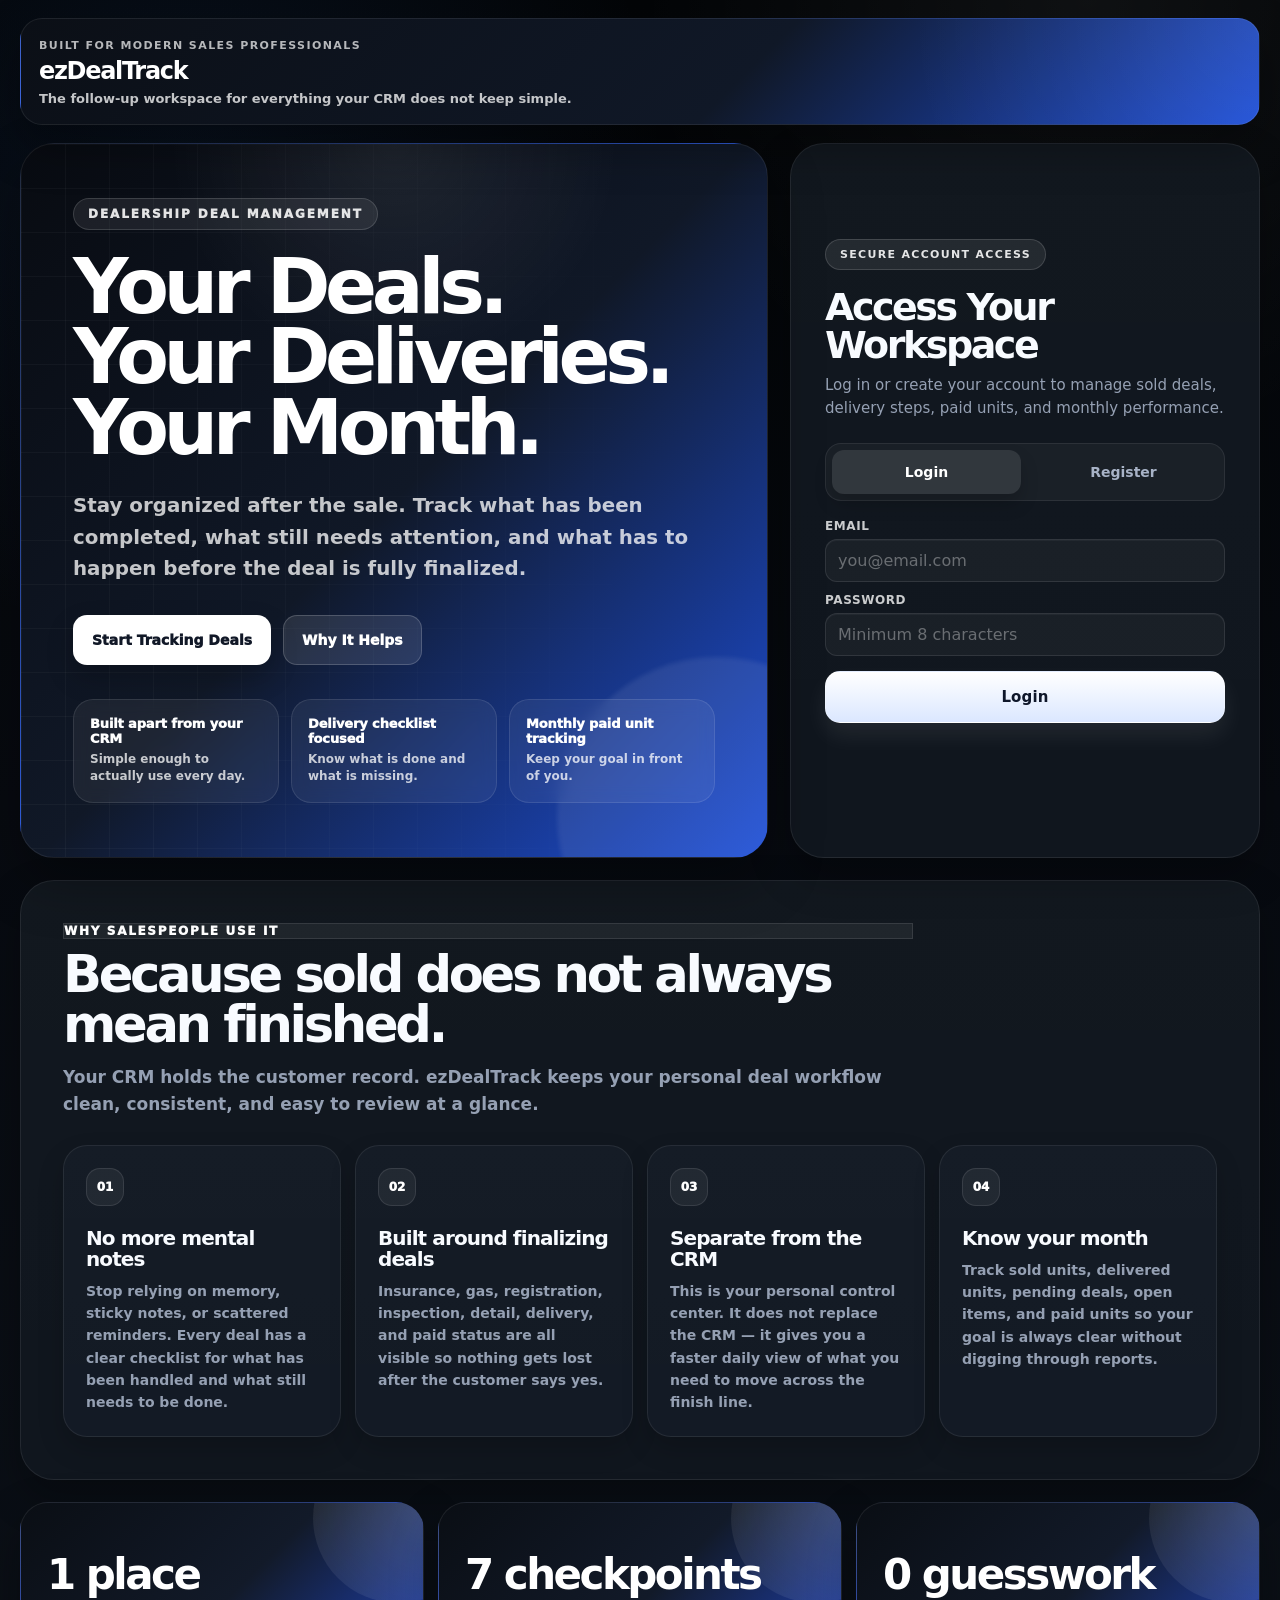
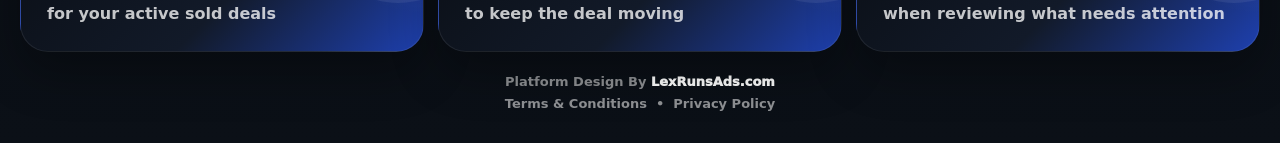
==== index.html @ 8e0fabb0 "Add files via upload" ====
<!DOCTYPE html>
<html lang="en">
<head>
  <meta charset="UTF-8" />
  <meta name="viewport" content="width=device-width, initial-scale=1.0" />
  <title>ezDealTrack | Dealership Sales Workspace</title>
  <meta name="description" content="Stay organized beyond the CRM. Track sold deals, deliveries, paid units, and what still needs to be completed — all in one clean workspace." />

  <meta property="og:title" content="ezDealTrack | Dealership Sales Workspace" />
  <meta property="og:description" content="Stay organized beyond the CRM. Track sold deals, deliveries, paid units, and what still needs to be completed — all in one clean workspace." />
  <meta property="og:type" content="website" />
  <meta property="og:url" content="https://ezdealtrack.com/" />
  <meta property="og:image" content="https://ezdealtrack.com/og-share-image.png" />
  <meta property="og:image:secure_url" content="https://ezdealtrack.com/og-share-image.png" />
  <meta property="og:image:type" content="image/png" />
  <meta property="og:image:width" content="1200" />
  <meta property="og:image:height" content="630" />
  <meta property="og:image:alt" content="ezDealTrack dealership sales workspace preview" />

  <meta name="twitter:card" content="summary_large_image" />
  <meta name="twitter:title" content="ezDealTrack | Dealership Sales Workspace" />
  <meta name="twitter:description" content="Stay organized beyond the CRM. Track sold deals, deliveries, paid units, and what still needs to be completed — all in one clean workspace." />
  <meta name="twitter:image" content="https://ezdealtrack.com/og-share-image.png" />

  <style>
    :root {
      --bg: #f4f7fb;
      --card: #ffffff;
      --ink: #172033;
      --muted: #6b7890;
      --line: #dce5f2;
      --blue: #1d4ed8;
      --blue-2: #163ea9;
      --navy: #0f172a;
      --cyan: #0891b2;
      --green: #0f9f6e;
      --orange: #d97706;
      --red: #dc2626;
      --gold: #d4a646;
      --shadow: 0 18px 42px rgba(15, 23, 42, .10);
      --radius: 18px;
    }

    * { box-sizing: border-box; }

    body {
      margin: 0;
      min-height: 100vh;
      color: var(--ink);
      background:
        radial-gradient(circle at top right, rgba(15, 23, 42, .08), transparent 35%),
        linear-gradient(180deg, #f9fbfd 0%, var(--bg) 44%, #eef3f8 100%);
      font-family: Inter, ui-sans-serif, system-ui, -apple-system, BlinkMacSystemFont, "Segoe UI", sans-serif;
    }

    .shell {
      max-width: 1480px;
      margin: 0 auto;
      padding: 18px;
    }

    .topbar {
      display: flex;
      align-items: center;
      justify-content: space-between;
      gap: 22px;
      background: linear-gradient(135deg, #0f172a 0%, #172554 58%, #1e3a8a 100%);
      border: 1px solid rgba(15, 23, 42, .22);
      border-radius: 24px;
      padding: 18px 20px;
      box-shadow: 0 18px 44px rgba(15, 23, 42, .22);
      position: relative;
      z-index: 1;
    }

    .brand-wrap {
      display: flex;
      flex-direction: column;
      gap: 10px;
      min-width: 320px;
      flex: 1;
    }

    .brand {
      display: flex;
      align-items: center;
      gap: 12px;
      min-width: 220px;
    }

    .brand-eyebrow {
      display: inline-block;
      color: rgba(255,255,255,.72);
      font-size: 11px;
      font-weight: 900;
      text-transform: uppercase;
      letter-spacing: .14em;
      margin-bottom: 6px;
    }

    .brand h1 {
      margin: 0;
      font-size: 28px;
      letter-spacing: -.045em;
      line-height: 1;
      color: #ffffff;
    }

    .brand span {
      display: block;
      margin-top: 7px;
      color: rgba(255,255,255,.78);
      font-size: 13px;
      font-weight: 600;
      line-height: 1.45;
      letter-spacing: 0;
      text-transform: none;
    }

    .topbar-badges {
      display: flex;
      gap: 10px;
      flex-wrap: wrap;
    }

    .topbar-badge {
      display: flex;
      flex-direction: column;
      align-items: flex-start;
      justify-content: center;
      min-width: 170px;
      padding: 11px 14px;
      border-radius: 18px;
      background: linear-gradient(180deg, rgba(255,255,255,.12), rgba(255,255,255,.08));
      border: 1px solid rgba(255,255,255,.16);
      color: rgba(255,255,255,.96);
      box-shadow: 0 10px 24px rgba(0,0,0,.12);
      backdrop-filter: blur(10px);
    }

    .topbar-badge strong {
      display: block;
      font-size: 11px;
      font-weight: 950;
      letter-spacing: .12em;
      text-transform: uppercase;
      color: #fff;
      margin-bottom: 3px;
    }

    .topbar-badge small {
      display: block;
      font-size: 12px;
      line-height: 1.35;
      color: rgba(255,255,255,.72);
      text-transform: none;
      letter-spacing: 0;
      font-weight: 700;
    }

    .top-actions {
      display: flex;
      gap: 10px;
      align-items: center;
      flex-wrap: wrap;
      justify-content: flex-end;
    }

    .user-chip {
      display: inline-flex;
      align-items: center;
      justify-content: center;
      min-height: 40px;
      padding: 8px 14px;
      border-radius: 999px;
      background: rgba(255,255,255,.10);
      border: 1px solid rgba(255,255,255,.14);
      color: #fff;
      font-size: 12px;
      font-weight: 900;
      max-width: 260px;
      overflow: hidden;
      text-overflow: ellipsis;
      white-space: nowrap;
    }

    button {
      appearance: none;
      border: 0;
      cursor: pointer;
      border-radius: 12px;
      padding: 10px 13px;
      font: inherit;
      font-weight: 900;
      transition: transform .15s ease, box-shadow .15s ease, background .15s ease;
      white-space: nowrap;
    }

    button:hover {
      transform: translateY(-1px);
      box-shadow: 0 8px 18px rgba(16, 42, 82, .12);
    }

    .btn-primary { background: linear-gradient(135deg, var(--blue), #2563eb); color: #fff; }
    .btn-primary:hover { background: linear-gradient(135deg, var(--blue-2), #1d4ed8); }
    .btn-soft { background: #eef4ff; color: #1e40af; }
    .btn-dark { background: rgba(255,255,255,.12); color: #fff; border: 1px solid rgba(255,255,255,.14); }
    .btn-green { background: #eafaf3; color: #0b7b54; }
    .btn-red { background: rgba(255,255,255,.12); color: #fff; border: 1px solid rgba(255,255,255,.14); }

    .dashboard {
      display: grid;
      grid-template-columns: 1fr;
      gap: 18px;
      margin-top: 18px;
      align-items: start;
    }

    .entry-panel .panel-body {
      display: grid;
      grid-template-columns: minmax(0, 1.35fr) minmax(300px, .65fr);
      gap: 18px;
      align-items: start;
    }

    .panel {
      background: rgba(255, 255, 255, .97);
      border: 1px solid rgba(220, 229, 242, .96);
      border-radius: var(--radius);
      box-shadow: var(--shadow);
    }

    .panel-head {
      padding: 18px 18px 0;
      display: flex;
      align-items: center;
      justify-content: space-between;
      gap: 12px;
    }

    .panel h2 {
      margin: 0;
      font-size: 18px;
      letter-spacing: -.025em;
    }

    .panel-sub {
      color: var(--muted);
      font-size: 13px;
      line-height: 1.4;
      margin: 6px 0 0;
    }

    .panel-body { padding: 18px; }

    .auth-wrap {
      max-width: 1260px;
      margin: 34px auto 0;
    }

    .auth-shell {
      display: grid;
      grid-template-columns: minmax(0, 1.1fr) minmax(360px, 460px);
      gap: 24px;
      align-items: stretch;
    }

    .auth-hero {
      position: relative;
      overflow: hidden;
      min-height: 540px;
      display: flex;
      flex-direction: column;
      justify-content: center;
      text-align: center;
      padding: 42px 40px;
      border-radius: 28px;
      background:
        radial-gradient(circle at top center, rgba(255,255,255,.14), transparent 30%),
        linear-gradient(135deg, #0f172a 0%, #172554 52%, #1e3a8a 100%);
      color: #fff;
      box-shadow: 0 22px 48px rgba(15, 23, 42, .18);
      border: 1px solid rgba(255,255,255,.08);
    }

    .auth-hero:before {
      content: "";
      position: absolute;
      width: 240px;
      height: 240px;
      border-radius: 50%;
      background: rgba(255,255,255,.06);
      top: -60px;
      right: -40px;
    }

    .auth-hero:after {
      content: "";
      position: absolute;
      width: 200px;
      height: 200px;
      border-radius: 50%;
      background: rgba(212,166,70,.10);
      bottom: -70px;
      left: -40px;
    }

    .auth-kicker {
      position: relative;
      z-index: 1;
      display: inline-flex;
      align-self: center;
      padding: 8px 14px;
      border-radius: 999px;
      background: rgba(255,255,255,.10);
      border: 1px solid rgba(255,255,255,.14);
      color: rgba(255,255,255,.92);
      font-size: 11px;
      font-weight: 900;
      text-transform: uppercase;
      letter-spacing: .14em;
      margin-bottom: 18px;
    }

    .auth-hero h2 {
      position: relative;
      z-index: 1;
      margin: 0 auto;
      max-width: 760px;
      font-size: 46px;
      line-height: 1.04;
      letter-spacing: -.05em;
    }

    .auth-hero p {
      position: relative;
      z-index: 1;
      margin: 16px auto 0;
      max-width: 760px;
      color: rgba(255,255,255,.82);
      font-size: 17px;
      line-height: 1.65;
    }

    .auth-feature-row {
      position: relative;
      z-index: 1;
      display: grid;
      grid-template-columns: repeat(3, minmax(0, 1fr));
      gap: 14px;
      margin-top: 28px;
    }

    .auth-feature {
      display: flex;
      align-items: flex-start;
      gap: 12px;
      text-align: left;
      padding: 16px;
      border-radius: 18px;
      background: rgba(255,255,255,.08);
      border: 1px solid rgba(255,255,255,.10);
      backdrop-filter: blur(10px);
      box-shadow: inset 0 1px 0 rgba(255,255,255,.04);
    }

    .auth-feature-icon {
      flex: 0 0 34px;
      width: 34px;
      height: 34px;
      display: inline-grid;
      place-items: center;
      border-radius: 12px;
      background: linear-gradient(135deg, rgba(212,166,70,.90), rgba(255,255,255,.24));
      color: #fff;
      font-weight: 900;
      font-size: 16px;
      box-shadow: 0 10px 20px rgba(0,0,0,.18);
    }

    .auth-feature strong {
      display: block;
      color: #fff;
      font-size: 13px;
      font-weight: 900;
      letter-spacing: .01em;
      margin-bottom: 4px;
    }

    .auth-feature small {
      display: block;
      color: rgba(255,255,255,.78);
      font-size: 12px;
      line-height: 1.5;
    }

    .auth-card {
      padding: 28px;
      display: flex;
      flex-direction: column;
      justify-content: center;
      min-height: 540px;
      border-radius: 28px;
      box-shadow: 0 20px 44px rgba(15, 23, 42, .10);
    }

    .auth-card-header {
      text-align: center;
      margin-bottom: 18px;
    }

    .auth-card-badge {
      display: inline-flex;
      align-items: center;
      justify-content: center;
      padding: 8px 14px;
      border-radius: 999px;
      background: #eff4ff;
      color: #1e40af;
      font-size: 11px;
      font-weight: 900;
      text-transform: uppercase;
      letter-spacing: .12em;
      margin-bottom: 14px;
    }

    .auth-card h3 {
      margin: 0 0 8px;
      font-size: 32px;
      line-height: 1;
      letter-spacing: -.05em;
      color: var(--navy);
    }

    .auth-card p {
      margin: 0 auto;
      max-width: 360px;
      color: var(--muted);
      line-height: 1.55;
      font-size: 14px;
    }

    .auth-submit {
      margin-top: 4px;
      min-height: 50px;
      font-size: 15px;
      letter-spacing: .01em;
    }

    .auth-toggle {
      display: flex;
      gap: 8px;
      margin: 0 auto 18px;
      background: #f3f6fb;
      padding: 6px;
      border-radius: 16px;
      max-width: 320px;
      border: 1px solid #e3ebf7;
    }

    .auth-toggle button {
      flex: 1;
      background: transparent;
      color: #50617a;
      min-height: 44px;
      font-size: 14px;
    }

    .auth-toggle button.active {
      background: white;
      color: var(--blue);
      box-shadow: 0 8px 18px rgba(16,42,82,.08);
    }

    .goal-card {
      background:
        linear-gradient(135deg, rgba(11,31,58,.98), rgba(20,99,255,.90)),
        radial-gradient(circle at top right, rgba(0,167,225,.48), transparent 34%);
      color: #fff;
      border-radius: 18px;
      padding: 18px;
      margin-bottom: 14px;
      overflow: hidden;
      position: relative;
    }

    .goal-card:after {
      content: "";
      position: absolute;
      width: 160px;
      height: 160px;
      border-radius: 50%;
      background: rgba(255,255,255,.09);
      right: -55px;
      top: -55px;
    }

    .goal-top {
      display: flex;
      justify-content: space-between;
      gap: 12px;
      align-items: center;
      position: relative;
      z-index: 1;
    }

    .goal-top label {
      color: #dbeafe;
      font-size: 12px;
      font-weight: 900;
      text-transform: uppercase;
      letter-spacing: .08em;
      margin: 0;
    }

    .goal-top input {
      width: 92px;
      padding: 9px 10px;
      border-radius: 11px;
      border: 1px solid rgba(255,255,255,.25);
      background: rgba(255,255,255,.14);
      color: #fff;
      font-size: 18px;
      font-weight: 950;
      text-align: center;
    }

    .goal-number {
      font-size: 38px;
      font-weight: 950;
      letter-spacing: -.06em;
      margin: 12px 0 9px;
      position: relative;
      z-index: 1;
    }

    .goal-track {
      height: 12px;
      width: 100%;
      background: rgba(255,255,255,.18);
      border-radius: 999px;
      overflow: hidden;
      position: relative;
      z-index: 1;
    }

    .goal-bar {
      height: 100%;
      width: 0%;
      background: linear-gradient(90deg, #ffffff, #65e4ff);
      border-radius: 999px;
      transition: width .25s ease;
    }

    .goal-meta {
      display: flex;
      justify-content: space-between;
      gap: 10px;
      color: #dbeafe;
      font-size: 13px;
      font-weight: 900;
      margin-top: 9px;
      position: relative;
      z-index: 1;
    }

    .stats {
      display: grid;
      grid-template-columns: repeat(2, minmax(0, 1fr));
      gap: 10px;
      margin-bottom: 14px;
    }

    .stat {
      background: #f8fbff;
      border: 1px solid #e3ebf7;
      border-radius: 16px;
      padding: 13px;
    }

    .stat span {
      display: block;
      color: var(--muted);
      font-size: 11px;
      font-weight: 900;
      text-transform: uppercase;
      letter-spacing: .07em;
      line-height: 1.2;
    }

    .stat strong {
      display: block;
      margin-top: 5px;
      font-size: 27px;
      letter-spacing: -.04em;
    }

    label {
      display: block;
      margin-bottom: 6px;
      color: #34435b;
      font-size: 12px;
      font-weight: 900;
      text-transform: uppercase;
      letter-spacing: .05em;
    }

    input, select, textarea {
      width: 100%;
      border: 1px solid #cfdae9;
      border-radius: 12px;
      padding: 11px 12px;
      background: #fff;
      color: var(--ink);
      font: inherit;
      outline: none;
    }

    input:focus, select:focus, textarea:focus {
      border-color: var(--blue);
      box-shadow: 0 0 0 4px rgba(20,99,255,.12);
    }

    textarea {
      min-height: 84px;
      resize: vertical;
    }

    .form-grid {
      display: grid;
      gap: 11px;
    }

    .two {
      display: grid;
      grid-template-columns: repeat(2, minmax(0, 1fr));
      gap: 10px;
    }

    .check-grid {
      display: grid;
      grid-template-columns: repeat(2, minmax(0, 1fr));
      gap: 8px;
    }

    .check {
      display: flex;
      align-items: center;
      gap: 8px;
      background: #f8fbff;
      border: 1px solid #e3ebf7;
      border-radius: 12px;
      padding: 9px 10px;
      color: #34435b;
      font-weight: 900;
      font-size: 13px;
      text-transform: none;
      letter-spacing: 0;
      margin: 0;
      cursor: pointer;
    }

    .check input {
      width: 17px;
      height: 17px;
      accent-color: var(--blue);
      padding: 0;
      box-shadow: none;
    }

    .form-actions {
      display: flex;
      gap: 9px;
      flex-wrap: wrap;
      margin-top: 2px;
    }

    .list-tools {
      display: grid;
      grid-template-columns: minmax(240px, 1fr) 170px 190px;
      gap: 10px;
      align-items: center;
    }

    .deal-list {
      display: grid;
      gap: 10px;
    }

    .section-title {
      display: flex;
      align-items: center;
      justify-content: space-between;
      gap: 12px;
      margin: 2px 0 8px;
      color: #34435b;
      font-size: 13px;
      font-weight: 950;
      text-transform: uppercase;
      letter-spacing: .07em;
    }

    .section-title span {
      color: var(--muted);
      font-size: 12px;
      font-weight: 850;
      text-transform: none;
      letter-spacing: 0;
    }

    .previous-pending,
    .global-search-results {
      margin-top: 18px;
      padding-top: 16px;
      border-top: 1px solid #e0e8f5;
    }

    .deal-card {
      border: 1px solid #e0e8f5;
      border-radius: 16px;
      background: linear-gradient(180deg, #fff, #fbfdff);
      padding: 12px;
      display: grid;
      grid-template-columns: minmax(170px, .9fr) minmax(220px, 1.15fr) minmax(260px, 1.25fr) minmax(160px, .75fr);
      gap: 12px;
      align-items: center;
    }

    .customer-block { min-width: 0; }

    .customer-name {
      font-weight: 950;
      font-size: 15px;
      white-space: nowrap;
      overflow: hidden;
      text-overflow: ellipsis;
      letter-spacing: -.01em;
    }

    .customer-meta {
      color: var(--muted);
      font-size: 12px;
      font-weight: 800;
      margin-top: 4px;
      display: flex;
      gap: 7px;
      flex-wrap: wrap;
    }

    .date-line {
      display: flex;
      gap: 6px;
      flex-wrap: wrap;
      align-items: center;
    }

    .pill {
      display: inline-flex;
      align-items: center;
      justify-content: center;
      gap: 5px;
      min-height: 25px;
      border-radius: 999px;
      padding: 4px 8px;
      font-size: 11px;
      font-weight: 950;
      white-space: nowrap;
      border: 1px solid transparent;
    }

    .pill-blue { background: #eaf1ff; color: #174ea6; border-color: #d5e3ff; }
    .pill-green { background: #e7f8f0; color: #08784a; border-color: #c8f0dc; }
    .pill-orange { background: #fff6df; color: #9a5b00; border-color: #ffe3a3; }
    .pill-red { background: #fff0f0; color: #b42328; border-color: #ffd2d2; }
    .pill-gray { background: #f1f5f9; color: #475569; border-color: #e2e8f0; }

    .checkline {
      display: flex;
      gap: 6px;
      flex-wrap: wrap;
    }

    .mini-chip {
      display: inline-flex;
      align-items: center;
      gap: 5px;
      border-radius: 999px;
      padding: 5px 7px;
      background: #f1f5f9;
      color: #64748b;
      font-size: 11px;
      font-weight: 950;
      border: 1px solid #e2e8f0;
      white-space: nowrap;
    }

    .mini-chip.ok {
      background: #e7f8f0;
      color: #08784a;
      border-color: #c8f0dc;
    }

    .notes {
      color: #4b5870;
      font-size: 12px;
      line-height: 1.35;
      display: -webkit-box;
      -webkit-line-clamp: 2;
      -webkit-box-orient: vertical;
      overflow: hidden;
    }

    .card-actions {
      display: flex;
      justify-content: flex-end;
      gap: 7px;
      flex-wrap: wrap;
    }

    .card-actions button {
      padding: 8px 9px;
      font-size: 12px;
      border-radius: 10px;
    }

    .empty {
      text-align: center;
      color: var(--muted);
      font-weight: 850;
      background: #f8fbff;
      border: 1px dashed #cbd5e1;
      border-radius: 16px;
      padding: 28px;
    }

    .footnote {
      margin-top: 12px;
      color: var(--muted);
      font-size: 12px;
      line-height: 1.45;
    }

    .site-credit {
      text-align: center;
      color: var(--muted);
      font-size: 13px;
      font-weight: 850;
      padding: 22px 10px 6px;
    }

    .site-credit a {
      color: var(--blue);
      text-decoration: none;
      font-weight: 950;
    }

    .status-msg {
      margin-top: 10px;
      color: var(--red);
      font-size: 13px;
      font-weight: 800;
      min-height: 18px;
      text-align: center;
    }

    .hidden { display: none !important; }

    @media (max-width: 1180px) {
      .entry-panel .panel-body { grid-template-columns: 1fr; }
      .auth-shell { grid-template-columns: 1fr; }
      .auth-hero,
      .auth-card { min-height: auto; }
      .auth-feature-row { grid-template-columns: 1fr; }
      .deal-card { grid-template-columns: minmax(180px, .8fr) minmax(220px, 1fr) minmax(220px, 1fr); }
      .card-actions {
        grid-column: 1 / -1;
        justify-content: flex-start;
        border-top: 1px solid #edf2f7;
        padding-top: 10px;
      }
    }

    @media (max-width: 760px) {
      .shell { padding: 10px; }
      .topbar {
        position: static;
        border-radius: 18px;
        align-items: flex-start;
      }
      .topbar, .top-actions { flex-direction: column; }
      .brand-wrap { width: 100%; min-width: 0; }
      .topbar-badges { width: 100%; grid-template-columns: 1fr; }
      .top-actions, .top-actions button { width: 100%; }
      .user-chip { max-width: none; width: 100%; }
      .dashboard { gap: 12px; margin-top: 12px; }
      .auth-shell { grid-template-columns: 1fr; gap: 14px; }
      .auth-hero,
      .auth-card { min-height: auto; padding: 24px 18px; border-radius: 22px; }
      .auth-hero h2 { font-size: 32px; }
      .auth-hero p { font-size: 15px; }
      .auth-feature-row { grid-template-columns: 1fr; gap: 10px; }
      .two, .check-grid, .stats, .list-tools { grid-template-columns: 1fr; }
      .deal-card { grid-template-columns: 1fr; }
      .card-actions button { flex: 1; }
    }
  
    /* LexRunsAds-inspired direct-response front page refresh */
    html { scroll-behavior: smooth; }

    body {
      background:
        radial-gradient(circle at 16% 6%, rgba(29, 78, 216, .08), transparent 28%),
        radial-gradient(circle at 82% 12%, rgba(15, 23, 42, .08), transparent 30%),
        linear-gradient(180deg, #fbfcff 0%, #f4f7fb 48%, #eef3f8 100%);
    }

    .shell {
      max-width: 1380px;
      padding: 18px 20px 26px;
    }

    .topbar {
      background: rgba(255,255,255,.84);
      color: var(--ink);
      border: 1px solid rgba(220, 229, 242, .95);
      box-shadow: 0 14px 36px rgba(15, 23, 42, .08);
      backdrop-filter: blur(16px);
      border-radius: 22px;
      padding: 15px 18px;
    }

    .brand-eyebrow {
      color: #1d4ed8;
      letter-spacing: .13em;
      margin-bottom: 7px;
    }

    .brand h1 {
      color: var(--navy);
      font-size: 24px;
      letter-spacing: -.055em;
    }

    .brand span {
      color: var(--muted);
      font-size: 13px;
      font-weight: 800;
      max-width: 620px;
    }

    .top-actions .btn-dark,
    .top-actions .btn-red {
      color: var(--navy);
      background: #f2f6fc;
      border: 1px solid #dce5f2;
    }

    .top-actions .btn-soft {
      background: var(--blue);
      color: #fff;
      border: 1px solid var(--blue);
    }

    .user-chip {
      color: var(--navy);
      background: #ffffff;
      border: 1px solid #dce5f2;
      box-shadow: 0 8px 18px rgba(15, 23, 42, .06);
    }

    .auth-wrap {
      max-width: 1380px;
      margin: 18px auto 0;
    }

    .landing-hero {
      display: grid;
      grid-template-columns: minmax(0, 1.12fr) minmax(380px, 470px);
      gap: 22px;
      align-items: stretch;
    }

    .hero-copy {
      position: relative;
      overflow: hidden;
      min-height: 610px;
      display: flex;
      flex-direction: column;
      justify-content: center;
      padding: 54px 52px;
      border-radius: 34px;
      background:
        linear-gradient(135deg, rgba(15, 23, 42, .94), rgba(30, 58, 138, .94)),
        radial-gradient(circle at top right, rgba(255,255,255,.16), transparent 38%);
      color: #fff;
      box-shadow: 0 24px 60px rgba(15, 23, 42, .18);
      border: 1px solid rgba(255,255,255,.10);
    }

    .hero-copy:before {
      content: "";
      position: absolute;
      inset: 0;
      background:
        linear-gradient(rgba(255,255,255,.045) 1px, transparent 1px),
        linear-gradient(90deg, rgba(255,255,255,.045) 1px, transparent 1px);
      background-size: 44px 44px;
      mask-image: linear-gradient(90deg, rgba(0,0,0,.86), transparent 94%);
      pointer-events: none;
    }

    .hero-copy:after {
      content: "";
      position: absolute;
      width: 320px;
      height: 320px;
      right: -110px;
      bottom: -120px;
      border-radius: 999px;
      background: rgba(255,255,255,.08);
      filter: blur(2px);
      pointer-events: none;
    }

    .hero-copy > * {
      position: relative;
      z-index: 1;
    }

    .hero-label {
      display: inline-flex;
      width: fit-content;
      padding: 9px 14px;
      border-radius: 999px;
      background: rgba(255,255,255,.10);
      border: 1px solid rgba(255,255,255,.16);
      color: rgba(255,255,255,.88);
      font-size: 12px;
      line-height: 1;
      font-weight: 950;
      text-transform: uppercase;
      letter-spacing: .16em;
      margin-bottom: 22px;
    }

    .hero-copy h2 {
      margin: 0;
      font-size: clamp(46px, 6vw, 78px);
      line-height: .92;
      letter-spacing: -.07em;
      max-width: 850px;
    }

    .hero-copy h2 span {
      display: block;
    }

    .hero-lead {
      margin: 26px 0 0;
      max-width: 760px;
      color: rgba(255,255,255,.82);
      font-size: clamp(17px, 1.55vw, 21px);
      line-height: 1.6;
      font-weight: 650;
    }

    .hero-actions {
      display: flex;
      gap: 12px;
      flex-wrap: wrap;
      margin-top: 30px;
    }

    .hero-button {
      display: inline-flex;
      align-items: center;
      justify-content: center;
      min-height: 50px;
      padding: 13px 18px;
      border-radius: 14px;
      text-decoration: none;
      font-weight: 950;
      font-size: 14px;
      transition: transform .15s ease, box-shadow .15s ease, background .15s ease;
    }

    .hero-button:hover {
      transform: translateY(-1px);
    }

    .hero-button.primary {
      background: #fff;
      color: var(--navy);
      box-shadow: 0 12px 26px rgba(0,0,0,.18);
    }

    .hero-button.secondary {
      background: rgba(255,255,255,.10);
      color: #fff;
      border: 1px solid rgba(255,255,255,.18);
    }

    .trust-row {
      display: grid;
      grid-template-columns: repeat(3, minmax(0, 1fr));
      gap: 12px;
      margin-top: 34px;
      max-width: 900px;
    }

    .trust-row div {
      padding: 16px;
      border-radius: 20px;
      background: rgba(255,255,255,.085);
      border: 1px solid rgba(255,255,255,.12);
      backdrop-filter: blur(8px);
    }

    .trust-row strong {
      display: block;
      color: #fff;
      font-size: 13px;
      font-weight: 950;
      letter-spacing: -.01em;
      margin-bottom: 5px;
    }

    .trust-row small {
      display: block;
      color: rgba(255,255,255,.72);
      font-size: 12px;
      line-height: 1.45;
      font-weight: 700;
    }

    .auth-card {
      min-height: 610px;
      border-radius: 34px;
      padding: 34px;
      box-shadow: 0 24px 60px rgba(15, 23, 42, .12);
      border: 1px solid rgba(220, 229, 242, .96);
    }

    .auth-card-header {
      text-align: left;
      margin-bottom: 22px;
    }

    .auth-card-badge {
      background: #eef4ff;
      color: var(--blue);
      margin-bottom: 18px;
    }

    .auth-card h3 {
      font-size: 38px;
      letter-spacing: -.065em;
      margin-bottom: 10px;
    }

    .auth-card p {
      margin: 0;
      max-width: none;
      font-size: 15px;
      line-height: 1.55;
    }

    .auth-toggle {
      max-width: none;
      margin: 0 0 18px;
      border-radius: 16px;
      background: #f4f7fb;
    }

    .auth-toggle button.active {
      color: var(--navy);
      box-shadow: 0 10px 22px rgba(15, 23, 42, .08);
    }

    .auth-submit {
      min-height: 52px;
      border-radius: 15px;
      box-shadow: 0 12px 24px rgba(29,78,216,.18);
    }

    .why-section {
      margin-top: 22px;
      padding: 42px;
      border-radius: 34px;
      background: rgba(255,255,255,.90);
      border: 1px solid rgba(220,229,242,.94);
      box-shadow: 0 18px 46px rgba(15,23,42,.08);
    }

    .section-heading {
      max-width: 850px;
      margin-bottom: 26px;
    }

    .section-kicker {
      color: var(--blue);
      font-weight: 950;
      text-transform: uppercase;
      letter-spacing: .14em;
      font-size: 12px;
      margin-bottom: 10px;
    }

    .section-heading h2 {
      margin: 0;
      font-size: clamp(34px, 4vw, 56px);
      line-height: .98;
      letter-spacing: -.065em;
      color: var(--navy);
    }

    .section-heading p {
      margin: 15px 0 0;
      color: var(--muted);
      font-size: 17px;
      line-height: 1.6;
      font-weight: 650;
    }

    .why-grid {
      display: grid;
      grid-template-columns: repeat(4, minmax(0, 1fr));
      gap: 14px;
    }

    .why-card {
      min-height: 250px;
      padding: 22px;
      border-radius: 24px;
      background: #fff;
      border: 1px solid #e2eaf6;
      box-shadow: 0 10px 26px rgba(15,23,42,.055);
    }

    .why-number {
      display: inline-flex;
      align-items: center;
      justify-content: center;
      width: 38px;
      height: 38px;
      border-radius: 14px;
      background: #f1f6ff;
      color: var(--blue);
      font-size: 12px;
      font-weight: 950;
      margin-bottom: 22px;
    }

    .why-card h3 {
      margin: 0 0 10px;
      font-size: 20px;
      line-height: 1.05;
      letter-spacing: -.045em;
      color: var(--navy);
    }

    .why-card p {
      margin: 0;
      color: var(--muted);
      font-size: 14px;
      line-height: 1.6;
      font-weight: 650;
    }

    .numbers-section {
      display: grid;
      grid-template-columns: repeat(3, minmax(0, 1fr));
      gap: 14px;
      margin-top: 22px;
    }

    .numbers-card {
      padding: 26px;
      min-height: 150px;
      border-radius: 28px;
      background: var(--navy);
      color: #fff;
      box-shadow: 0 18px 42px rgba(15,23,42,.14);
      display: flex;
      flex-direction: column;
      justify-content: flex-end;
      overflow: hidden;
      position: relative;
    }

    .numbers-card:after {
      content: "";
      position: absolute;
      width: 170px;
      height: 170px;
      border-radius: 999px;
      right: -60px;
      top: -70px;
      background: rgba(255,255,255,.07);
    }

    .numbers-card strong {
      position: relative;
      z-index: 1;
      display: block;
      font-size: 42px;
      line-height: .95;
      letter-spacing: -.06em;
      margin-bottom: 8px;
    }

    .numbers-card span {
      position: relative;
      z-index: 1;
      color: rgba(255,255,255,.76);
      font-weight: 800;
      line-height: 1.35;
    }

    @media (max-width: 1180px) {
      .landing-hero {
        grid-template-columns: 1fr;
      }

      .hero-copy,
      .auth-card {
        min-height: auto;
      }

      .why-grid {
        grid-template-columns: repeat(2, minmax(0, 1fr));
      }
    }

    @media (max-width: 760px) {
      .shell {
        padding: 10px;
      }

      .topbar {
        border-radius: 18px;
      }

      .brand h1 {
        font-size: 22px;
      }

      .brand span {
        font-size: 12px;
      }

      .landing-hero {
        gap: 12px;
      }

      .hero-copy {
        padding: 32px 22px;
        border-radius: 24px;
      }

      .hero-copy h2 {
        font-size: 43px;
      }

      .hero-lead {
        font-size: 16px;
      }

      .hero-actions,
      .hero-button {
        width: 100%;
      }

      .trust-row {
        grid-template-columns: 1fr;
      }

      .auth-card {
        padding: 24px 18px;
        border-radius: 24px;
      }

      .auth-card-header {
        text-align: center;
      }

      .auth-card h3 {
        font-size: 31px;
      }

      .why-section {
        padding: 28px 18px;
        border-radius: 24px;
      }

      .why-grid,
      .numbers-section {
        grid-template-columns: 1fr;
      }

      .why-card {
        min-height: auto;
      }
    }

  
    .register-disclaimer {
      padding: 12px 13px;
      border-radius: 14px;
      background: rgba(255, 255, 255, .08);
      border: 1px solid rgba(255, 255, 255, .16);
      color: rgba(255, 255, 255, .88);
      font-size: 12px;
      line-height: 1.45;
      font-weight: 750;
      box-shadow: inset 0 1px 0 rgba(255,255,255,.04);
    }

    .register-disclaimer strong {
      color: #ffffff;
      font-weight: 950;
    }

    @media (max-width: 760px) {
      .shell {
        width: 100%;
        max-width: 100%;
        padding-left: 10px;
        padding-right: 10px;
      }

      .topbar {
        width: 100%;
        align-items: stretch;
      }

      .brand-wrap,
      .brand,
      .top-actions {
        width: 100%;
        min-width: 0;
      }

      .top-actions {
        display: flex;
        align-items: stretch;
        justify-content: center;
        gap: 8px;
      }

      .top-actions.hidden {
        display: none !important;
      }

      .top-actions button,
      .user-chip {
        width: 100%;
        max-width: none;
        justify-content: center;
        text-align: center;
      }

      .dashboard,
      .entry-panel,
      .panel,
      .panel-body,
      .auth-wrap,
      .landing-hero,
      .auth-card {
        width: 100%;
        max-width: 100%;
      }
    }

  
    /* Mobile top account box flush/center fix */
    @media (max-width: 760px) {
      html,
      body {
        width: 100%;
        overflow-x: hidden;
      }

      .shell {
        width: 100%;
        max-width: 100%;
        margin: 0;
        padding-left: 16px;
        padding-right: 16px;
      }

      .topbar {
        width: 100%;
        max-width: 100%;
        margin-left: 0;
        margin-right: 0;
        display: flex;
        flex-direction: column;
        align-items: stretch;
        justify-content: center;
        gap: 18px;
        padding: 28px 26px;
        border-radius: 24px;
      }

      .brand-wrap,
      .brand,
      .top-actions {
        width: 100%;
        max-width: 100%;
        min-width: 0;
      }

      .brand {
        justify-content: center;
        text-align: left;
      }

      .brand h1,
      .brand span,
      .brand-eyebrow {
        width: 100%;
      }

      .top-actions {
        display: flex;
        flex-direction: column;
        align-items: stretch;
        justify-content: center;
      }

      .top-actions.hidden {
        display: none !important;
      }

      .top-actions button,
      .user-chip {
        width: 100%;
        max-width: 100%;
        min-height: 58px;
        justify-content: center;
        text-align: center;
        border-radius: 18px;
      }

      .entry-panel,
      .dashboard,
      .panel {
        width: 100%;
        max-width: 100%;
      }
    }

  
    /* Mobile dashboard overflow fix */
    @media (max-width: 760px) {
      html,
      body {
        width: 100%;
        max-width: 100%;
        overflow-x: hidden;
      }

      .shell {
        width: 100%;
        max-width: 100%;
        margin: 0 auto;
        padding-left: 16px;
        padding-right: 16px;
      }

      .topbar {
        width: 100%;
        max-width: 100%;
        margin-left: auto;
        margin-right: auto;
      }

      .dashboard,
      .entry-panel,
      .panel,
      .panel-body,
      .auth-wrap,
      .landing-hero,
      .auth-card,
      .deal-list,
      .previous-pending,
      .global-search-results {
        width: 100%;
        max-width: 100%;
        min-width: 0;
      }

      .panel {
        overflow: hidden;
      }

      .entry-panel .panel-body {
        display: grid;
        grid-template-columns: minmax(0, 1fr) !important;
        gap: 16px;
      }

      .two,
      .check-grid,
      .stats,
      .list-tools {
        grid-template-columns: minmax(0, 1fr) !important;
        width: 100%;
        max-width: 100%;
        min-width: 0;
      }

      .form-grid,
      .form-grid > div,
      .two > div,
      .check-grid > *,
      .stats > *,
      .list-tools > *,
      .goal-card,
      .deal-card {
        width: 100%;
        max-width: 100%;
        min-width: 0;
      }

      input,
      select,
      textarea {
        width: 100%;
        max-width: 100%;
        min-width: 0;
      }

      .goal-card {
        overflow: hidden;
        padding: 24px 18px;
      }

      .goal-top {
        display: flex;
        align-items: flex-start;
        justify-content: space-between;
        gap: 12px;
        flex-wrap: wrap;
      }

      .goal-top input {
        width: 86px;
        max-width: 100%;
        flex: 0 0 auto;
      }

      .goal-number {
        font-size: 44px;
        line-height: 1;
      }

      .goal-meta {
        flex-direction: column;
        align-items: flex-start;
        gap: 4px;
      }

      .deal-card {
        grid-template-columns: minmax(0, 1fr) !important;
        overflow: hidden;
      }

      .card-actions {
        justify-content: stretch;
      }

      .card-actions button {
        flex: 1 1 auto;
      }
    }

  
    /* Register password disclaimer readability fix */
    .register-disclaimer,
    .auth-card .register-disclaimer {
      background: #f8fafc !important;
      border: 1px solid #d6e0ef !important;
      color: #111827 !important;
      box-shadow: 0 8px 18px rgba(15, 23, 42, .06) !important;
    }

    .register-disclaimer strong,
    .auth-card .register-disclaimer strong {
      color: #0f172a !important;
    }

  
    .user-stat-chip {
      display: inline-flex;
      align-items: center;
      justify-content: center;
      min-height: 40px;
      padding: 8px 14px;
      border-radius: 999px;
      background: rgba(255,255,255,.10);
      border: 1px solid rgba(255,255,255,.14);
      color: #fff;
      font-size: 12px;
      font-weight: 950;
      white-space: nowrap;
    }

    @media (max-width: 760px) {
      .user-stat-chip {
        width: 100%;
        max-width: 100%;
        min-height: 58px;
        border-radius: 18px;
        text-align: center;
        color: var(--navy);
        background: #ffffff;
        border: 1px solid #dce5f2;
        box-shadow: 0 8px 18px rgba(15, 23, 42, .06);
      }
    }

  
    /* Total Deals Tracked desktop text color fix */
    .user-stat-chip,
    .top-actions .user-stat-chip {
      color: #0f172a !important;
      background: #ffffff !important;
      border: 1px solid #dce5f2 !important;
      box-shadow: 0 8px 18px rgba(15, 23, 42, .06) !important;
    }

  
    /* Dark premium theme inspired by the social share image */
    :root {
      --bg: #06080d;
      --card: #0c1118;
      --ink: #edf2fb;
      --muted: #95a0b3;
      --line: rgba(255,255,255,.10);
      --blue: #93c5fd;
      --blue-2: #dbe7ff;
      --navy: #e8eefb;
      --cyan: #67e8f9;
      --green: #86efac;
      --orange: #fbbf24;
      --red: #fca5a5;
      --gold: #d4a646;
      --shadow: 0 22px 56px rgba(0, 0, 0, .34);
    }

    body {
      color: var(--ink);
      background:
        radial-gradient(circle at 15% 10%, rgba(59,130,246,.09), transparent 25%),
        radial-gradient(circle at 85% 0%, rgba(255,255,255,.05), transparent 22%),
        linear-gradient(180deg, #030507 0%, #070a10 46%, #0b1017 100%);
    }

    .topbar {
      background:
        radial-gradient(circle at right top, rgba(255,255,255,.08), transparent 28%),
        linear-gradient(135deg, #0b0f16 0%, #101827 58%, #1d4ed8 100%);
      border: 1px solid rgba(255,255,255,.08);
      box-shadow: 0 20px 46px rgba(0,0,0,.34);
    }

    .brand-eyebrow { color: rgba(255,255,255,.70); }
    .brand h1 { color: #ffffff; }
    .brand span { color: rgba(255,255,255,.76); }

    .topbar-badge {
      background: rgba(255,255,255,.06);
      border-color: rgba(255,255,255,.10);
      box-shadow: none;
    }

    .topbar-badge strong { color: #ffffff; }
    .topbar-badge span { color: rgba(255,255,255,.68); }

    .user-chip,
    .user-stat-chip {
      background: #f8fbff !important;
      color: #111827 !important;
      border: 1px solid #dce5f2 !important;
      box-shadow: 0 10px 20px rgba(0,0,0,.16) !important;
    }

    .btn-red {
      background: rgba(255,255,255,.08);
      color: #ffffff;
      border: 1px solid rgba(255,255,255,.12);
      box-shadow: none;
    }

    .btn-red:hover {
      background: rgba(255,255,255,.12);
    }

    .panel,
    .auth-card,
    .why-section {
      background:
        linear-gradient(180deg, rgba(255,255,255,.02), rgba(255,255,255,.01)),
        #0d131b !important;
      border: 1px solid rgba(255,255,255,.08) !important;
      box-shadow: 0 18px 42px rgba(0,0,0,.26) !important;
    }

    .panel h2,
    .section-heading h2,
    .auth-card h3,
    .why-card h3,
    .customer-name,
    .goal-number,
    .stat strong,
    .site-credit a {
      color: #f8fbff;
    }

    .panel-sub,
    .section-heading p,
    .auth-card p,
    .why-card p,
    .customer-meta,
    .notes,
    .goal-meta,
    .empty,
    .site-credit,
    .footnote,
    .section-title span {
      color: var(--muted);
    }

    .auth-toggle {
      background: rgba(255,255,255,.04);
      border: 1px solid rgba(255,255,255,.08);
    }

    .auth-toggle button {
      color: #a8b3c7;
    }

    .auth-toggle button.active {
      background: rgba(255,255,255,.10);
      color: #ffffff;
      box-shadow: 0 10px 18px rgba(0,0,0,.18);
    }

    label {
      color: rgba(255,255,255,.78);
    }

    input,
    select,
    textarea {
      background: rgba(255,255,255,.04);
      color: #f3f7fe;
      border: 1px solid rgba(255,255,255,.10);
      box-shadow: inset 0 1px 0 rgba(255,255,255,.04);
    }

    input::placeholder,
    textarea::placeholder {
      color: rgba(255,255,255,.35);
    }

    input:focus,
    select:focus,
    textarea:focus {
      border-color: rgba(147,197,253,.55);
      box-shadow: 0 0 0 4px rgba(147,197,253,.10);
      outline: none;
    }

    select option {
      background: #0d131b;
      color: #f8fbff;
    }

    .register-disclaimer,
    .auth-card .register-disclaimer {
      background: rgba(255,255,255,.08) !important;
      border: 1px solid rgba(255,255,255,.14) !important;
      color: #eaf0fb !important;
      box-shadow: none !important;
    }

    .register-disclaimer strong,
    .auth-card .register-disclaimer strong {
      color: #ffffff !important;
    }

    .goal-card,
    .numbers-card {
      background:
        radial-gradient(circle at top right, rgba(255,255,255,.10), transparent 26%),
        linear-gradient(135deg, #0a0e14 0%, #121a29 55%, #1e40af 100%) !important;
      border: 1px solid rgba(255,255,255,.08);
      box-shadow: 0 20px 48px rgba(0,0,0,.30);
    }

    .goal-top label { color: #dbeafe; }
    .goal-top input {
      background: rgba(255,255,255,.12);
      border-color: rgba(255,255,255,.18);
      color: #ffffff;
    }

    .goal-track {
      background: rgba(255,255,255,.14);
    }

    .goal-bar {
      background: linear-gradient(90deg, #f8fbff, #c7d9ff);
    }

    .stat,
    .check,
    .deal-card,
    .empty,
    .why-card {
      background:
        linear-gradient(180deg, rgba(255,255,255,.02), rgba(255,255,255,.01)),
        #101722 !important;
      border: 1px solid rgba(255,255,255,.08) !important;
      box-shadow: 0 12px 26px rgba(0,0,0,.18);
    }

    .stat span,
    .check,
    .empty {
      color: var(--muted);
    }

    .check input {
      accent-color: #dbeafe;
    }

    .deal-card {
      border-color: rgba(255,255,255,.08) !important;
    }

    .pill-blue {
      background: rgba(147,197,253,.12);
      color: #dbeafe;
      border-color: rgba(147,197,253,.20);
    }

    .pill-green {
      background: rgba(134,239,172,.10);
      color: #bbf7d0;
      border-color: rgba(134,239,172,.18);
    }

    .pill-orange {
      background: rgba(251,191,36,.10);
      color: #fde68a;
      border-color: rgba(251,191,36,.18);
    }

    .pill-red {
      background: rgba(252,165,165,.10);
      color: #fecaca;
      border-color: rgba(252,165,165,.20);
    }

    .pill-gray,
    .mini-chip {
      background: rgba(255,255,255,.05);
      color: #cbd5e1;
      border-color: rgba(255,255,255,.10);
    }

    .mini-chip.ok {
      background: rgba(134,239,172,.10);
      color: #bbf7d0;
      border-color: rgba(134,239,172,.18);
    }

    .card-actions {
      border-top-color: rgba(255,255,255,.08);
    }

    .btn-soft {
      background: rgba(255,255,255,.05);
      color: #f8fbff;
      border: 1px solid rgba(255,255,255,.10);
    }

    .btn-dark {
      background: #f8fbff;
      color: #111827;
      border: 1px solid #dce5f2;
    }

    .btn-primary {
      background: linear-gradient(180deg, #ffffff, #dbe7ff);
      color: #0f172a;
      border: 1px solid rgba(255,255,255,.25);
      box-shadow: 0 12px 24px rgba(255,255,255,.08);
    }

    .btn-primary:hover {
      filter: brightness(1.02);
    }

    .hero-copy,
    .auth-hero {
      background:
        radial-gradient(circle at top center, rgba(255,255,255,.08), transparent 28%),
        linear-gradient(135deg, #080b11 0%, #101827 50%, #1d4ed8 100%) !important;
      border: 1px solid rgba(255,255,255,.08);
      box-shadow: 0 24px 56px rgba(0,0,0,.30);
    }

    .hero-label,
    .auth-kicker,
    .auth-card-badge {
      background: rgba(255,255,255,.08);
      border: 1px solid rgba(255,255,255,.14);
      color: rgba(255,255,255,.88);
    }

    .hero-lead,
    .auth-lead,
    .trust-row small {
      color: rgba(255,255,255,.76);
    }

    .trust-row div {
      background: rgba(255,255,255,.06);
      border: 1px solid rgba(255,255,255,.10);
    }

    .section-kicker,
    .why-number {
      color: #ffffff;
      background: rgba(255,255,255,.06);
      border: 1px solid rgba(255,255,255,.10);
    }

    .numbers-card span { color: rgba(255,255,255,.76); }

    .status-msg {
      color: #dbeafe;
    }

    .month-label,
    .month-note {
      color: var(--muted);
    }

    .site-credit {
      color: rgba(255,255,255,.54);
    }

    .site-credit a {
      color: #ffffff;
    }

    @media (max-width: 760px) {
      .user-chip,
      .user-stat-chip {
        color: #111827 !important;
        background: #ffffff !important;
        border: 1px solid #dce5f2 !important;
      }
    }

  
    /* Dark theme button contrast fixes */
    .hero-button.primary,
    .hero-button.primary:visited {
      background: #ffffff !important;
      color: #111827 !important;
      border: 1px solid rgba(255,255,255,.28) !important;
      text-shadow: none !important;
      box-shadow: 0 12px 28px rgba(0,0,0,.20) !important;
    }

    .hero-button.primary:hover {
      background: #eef3fb !important;
      color: #0f172a !important;
    }

    .top-actions .btn-red,
    #logoutBtn {
      background: #ffffff !important;
      color: #111827 !important;
      border: 1px solid #dce5f2 !important;
      text-shadow: none !important;
      box-shadow: 0 8px 18px rgba(15,23,42,.10) !important;
    }

    .top-actions .btn-red:hover,
    #logoutBtn:hover {
      background: #eef3fb !important;
      color: #0f172a !important;
    }

  
    /* Mobile control sizing fix: keep date/month/select fields inside panel edges */
    .form-grid,
    .two,
    .list-tools,
    .check-grid,
    .panel-body,
    .panel-body > div,
    .two > div,
    .list-tools > * {
      min-width: 0;
    }

    input,
    select,
    textarea {
      box-sizing: border-box;
      max-width: 100%;
      min-width: 0;
    }

    input[type="date"],
    input[type="month"],
    input[type="search"],
    input[type="text"],
    input[type="email"],
    input[type="password"],
    select,
    textarea {
      display: block;
      width: 100%;
      max-width: 100%;
      min-width: 0;
    }

    @media (max-width: 760px) {
      .panel,
      .panel-body,
      .form-grid,
      .two,
      .list-tools {
        min-width: 0;
      }

      .two > div,
      .list-tools > *,
      .form-grid > div {
        min-width: 0;
        width: 100%;
      }

      input,
      select,
      textarea {
        width: 100%;
        max-width: 100%;
        min-width: 0;
      }

      input[type="date"],
      input[type="month"],
      select {
        -webkit-appearance: none;
        appearance: none;
        border-radius: 18px;
      }

      .entry-panel .panel-body,
      .panel .panel-body {
        overflow-x: clip;
      }
    }

  
    .legal-agreement {
      display: flex;
      align-items: flex-start;
      gap: 10px;
      padding: 13px 14px;
      border-radius: 14px;
      background: rgba(255,255,255,.055);
      border: 1px solid rgba(255,255,255,.11);
      color: #d7dfec;
      font-size: 12px;
      line-height: 1.55;
      font-weight: 650;
      text-transform: none;
      letter-spacing: 0;
      cursor: pointer;
    }

    .legal-agreement.hidden {
      display: none !important;
    }

    .legal-agreement input {
      flex: 0 0 auto;
      width: 18px;
      height: 18px;
      margin: 2px 0 0;
      padding: 0;
      accent-color: #93c5fd;
    }

    .legal-agreement span {
      min-width: 0;
    }

    .legal-agreement a {
      color: #ffffff;
      font-weight: 900;
      text-decoration: underline;
      text-underline-offset: 2px;
    }

    .legal-footer-links {
      display: flex;
      align-items: center;
      justify-content: center;
      gap: 9px;
      margin-top: 7px;
      flex-wrap: wrap;
    }

    .legal-footer-links a {
      color: inherit;
      text-decoration: none;
      font-weight: 850;
    }

    .legal-footer-links a:hover {
      text-decoration: underline;
    }

  
    .admin-top-btn {
      display: inline-flex;
      align-items: center;
      justify-content: center;
      min-height: 40px;
      padding: 8px 14px;
      border-radius: 999px;
      background: linear-gradient(180deg, #ffffff, #dbe7ff);
      color: #111827;
      border: 1px solid rgba(255,255,255,.26);
      font-size: 12px;
      font-weight: 950;
      text-decoration: none;
      white-space: nowrap;
      box-shadow: 0 8px 18px rgba(15,23,42,.12);
    }

    .admin-top-btn:hover {
      background: #eef3fb;
    }

    @media (max-width: 760px) {
      .admin-top-btn {
        width: 100%;
        max-width: 100%;
        min-height: 58px;
        border-radius: 18px;
      }
    }

</style>
</head>
<body>
  <main class="shell">
    <header class="topbar">
      <div class="brand-wrap">
        <div class="brand">
          <div>
            <div class="brand-eyebrow">Built for modern sales professionals</div>
            <h1>ezDealTrack</h1>
            <span>The follow-up workspace for everything your CRM does not keep simple.</span>
          </div>
        </div>
      </div>

      <div class="top-actions hidden" id="loggedInActions">
        <span id="userBadge" class="user-chip"></span>
        <span id="totalDealsTrackedBadge" class="user-stat-chip">Total Deals Tracked: 0</span>
        <a href="/admin.html" id="adminBtn" class="admin-top-btn hidden">Admin</a>
        <button type="button" class="btn-red" id="logoutBtn">Logout</button>
        <input type="file" id="importFile" accept="application/json" style="display:none" />
      </div>
    </header>

    <section class="auth-wrap" id="authView">
      <div class="landing-hero">
        <div class="hero-copy">
          <div class="hero-label">Dealership Deal Management</div>
          <h2>
            <span>Your Deals.</span>
            <span>Your Deliveries.</span>
            <span>Your Month.</span>
          </h2>
          <p class="hero-lead">
            Stay organized after the sale. Track what has been completed, what still needs attention,
            and what has to happen before the deal is fully finalized.
          </p>

          <div class="hero-actions">
            <a class="hero-button primary" href="#login-panel">Start Tracking Deals</a>
            <a class="hero-button secondary" href="#why-it-works">Why It Helps</a>
          </div>

          <div class="trust-row">
            <div>
              <strong>Built apart from your CRM</strong>
              <small>Simple enough to actually use every day.</small>
            </div>
            <div>
              <strong>Delivery checklist focused</strong>
              <small>Know what is done and what is missing.</small>
            </div>
            <div>
              <strong>Monthly paid unit tracking</strong>
              <small>Keep your goal in front of you.</small>
            </div>
          </div>
        </div>

        <div class="panel auth-card" id="login-panel">
          <div class="auth-card-header">
            <div class="auth-card-badge">Secure Account Access</div>
            <h3>Access Your Workspace</h3>
            <p>Log in or create your account to manage sold deals, delivery steps, paid units, and monthly performance.</p>
          </div>

          <div class="auth-toggle">
            <button type="button" id="loginTab" class="active">Login</button>
            <button type="button" id="registerTab">Register</button>
          </div>

          <form id="authForm" class="form-grid">
            <div id="nameField" class="hidden">
              <label for="authName">Name</label>
              <input type="text" id="authName" placeholder="Your name" maxlength="80" autocomplete="name" />
            </div>

            <div>
              <label for="authEmail">Email</label>
              <input type="email" id="authEmail" placeholder="you@email.com" maxlength="254" autocomplete="email" required />
            </div>

            <div>
              <label for="authPassword">Password</label>
              <input type="password" id="authPassword" placeholder="Minimum 8 characters" minlength="8" maxlength="128" autocomplete="current-password" required />
            </div>

            <div id="confirmPasswordField" class="hidden">
              <label for="authPasswordConfirm">Confirm Password</label>
              <input type="password" id="authPasswordConfirm" placeholder="Type password again" minlength="8" maxlength="128" autocomplete="new-password" />
            </div>

            <div id="registerDisclaimer" class="register-disclaimer hidden">
              <strong>Important:</strong> Password reset is not available yet. Please save your password somewhere safe. If you forget your password, you may not be able to access this account or its saved deal data.
            </div>

            <label id="legalAgreementField" class="legal-agreement hidden">
              <input type="checkbox" id="legalAgreement" />
              <span>
                I have read and agree to the
                <a href="/terms.html" target="_blank" rel="noopener">ezDealTrack Terms and Conditions</a>
                and
                <a href="/privacy.html" target="_blank" rel="noopener">Privacy Policy</a>.
                I understand that password recovery may not be available, ezDealTrack should not be used as the sole permanent record of important business data, and free access is not guaranteed indefinitely.
              </span>
            </label>

            <button type="submit" class="btn-primary auth-submit" id="authSubmit">Login</button>
            <div class="status-msg" id="authMsg"></div>
          </form>
        </div>
      </div>

      <section class="why-section" id="why-it-works">
        <div class="section-heading">
          <div class="section-kicker">Why Salespeople Use It</div>
          <h2>Because sold does not always mean finished.</h2>
          <p>
            Your CRM holds the customer record. ezDealTrack keeps your personal deal workflow clean,
            consistent, and easy to review at a glance.
          </p>
        </div>

        <div class="why-grid">
          <article class="why-card">
            <span class="why-number">01</span>
            <h3>No more mental notes</h3>
            <p>Stop relying on memory, sticky notes, or scattered reminders. Every deal has a clear checklist for what has been handled and what still needs to be done.</p>
          </article>

          <article class="why-card">
            <span class="why-number">02</span>
            <h3>Built around finalizing deals</h3>
            <p>Insurance, gas, registration, inspection, detail, delivery, and paid status are all visible so nothing gets lost after the customer says yes.</p>
          </article>

          <article class="why-card">
            <span class="why-number">03</span>
            <h3>Separate from the CRM</h3>
            <p>This is your personal control center. It does not replace the CRM — it gives you a faster daily view of what you need to move across the finish line.</p>
          </article>

          <article class="why-card">
            <span class="why-number">04</span>
            <h3>Know your month</h3>
            <p>Track sold units, delivered units, pending deals, open items, and paid units so your goal is always clear without digging through reports.</p>
          </article>
        </div>
      </section>

      <section class="numbers-section">
        <div class="numbers-card">
          <strong>1 place</strong>
          <span>for your active sold deals</span>
        </div>
        <div class="numbers-card">
          <strong>7 checkpoints</strong>
          <span>to keep the deal moving</span>
        </div>
        <div class="numbers-card">
          <strong>0 guesswork</strong>
          <span>when reviewing what needs attention</span>
        </div>
      </section>
    </section>

    <section class="dashboard hidden" id="appView">
      <section class="panel entry-panel">
        <div class="panel-head">
          <div>
            <h2>Add Sold Deal</h2>
            <p class="panel-sub">Enter a sold deal first, then scroll down to review your monthly deal list.</p>
          </div>
        </div>

        <div class="panel-body">
          <div>
            <form id="dealForm" class="form-grid">
              <input type="hidden" id="editingId" />

              <div class="two">
                <div>
                  <label for="saleDate">Sale Date</label>
                  <input type="date" id="saleDate" required />
                </div>
                <div>
                  <label for="stockNumber">Stock #</label>
                  <input type="text" id="stockNumber" placeholder="ex: M12345" maxlength="40" />
                </div>
              </div>

              <div>
                <label for="vehicleType">Vehicle Type</label>
                <select id="vehicleType">
                  <option value="New">New</option>
                  <option value="Pre-Owned">Pre-Owned</option>
                </select>
              </div>

              <div>
                <label for="customerName">Customer Name</label>
                <input type="text" id="customerName" placeholder="Customer name" maxlength="120" required />
              </div>

              <div class="two">
                <div>
                  <label for="deliveryDate">Delivery Date</label>
                  <input type="date" id="deliveryDate" />
                </div>
                <div>
                  <label for="status">Status</label>
                  <select id="status">
                    <option value="Pending Delivery">Pending Delivery</option>
                    <option value="Delivered">Delivered</option>
                    <option value="Holding">Holding</option>
                    <option value="Issue / Needs Attention">Issue / Needs Attention</option>
                  </select>
                </div>
              </div>

              <div>
                <label>Checklist</label>
                <div class="check-grid">
                  <label class="check"><input type="checkbox" id="insurance" /> Insurance</label>
                  <label class="check"><input type="checkbox" id="gas" /> Gas</label>
                  <label class="check"><input type="checkbox" id="registration" /> Registration</label>
                  <label class="check"><input type="checkbox" id="inspectionSticker" /> Inspection</label>
                  <label class="check"><input type="checkbox" id="detail" /> Detail</label>
                  <label class="check"><input type="checkbox" id="delivered" /> Delivered</label>
                  <label class="check"><input type="checkbox" id="paid" /> Paid</label>
                </div>
              </div>

              <div>
                <label for="notes">Notes</label>
                <textarea id="notes" placeholder="Delivery details, customer requests, issues, etc." maxlength="1000"></textarea>
              </div>

              <div class="form-actions">
                <button type="submit" class="btn-primary" id="saveBtn">Save Deal</button>
                <button type="button" class="btn-soft" id="resetBtn">Clear</button>
              </div>
            </form>
          </div>

          <aside>
            <div class="goal-card">
              <div class="goal-top">
                <label for="goalInput">Monthly Paid Unit Goal</label>
                <input type="number" id="goalInput" min="1" max="100" value="15" />
              </div>
              <div class="goal-number" id="goalBig">0 / 15</div>
              <div class="goal-track">
                <div class="goal-bar" id="goalBar"></div>
              </div>
              <div class="goal-meta">
                <span id="goalText">0 paid units this month</span>
                <span id="goalPercent">0%</span>
              </div>
            </div>

            <div class="stats">
              <div class="stat"><span>Sold This Month</span><strong id="soldMonth">0</strong></div>
              <div class="stat"><span>Delivered</span><strong id="deliveredCount">0</strong></div>
              <div class="stat"><span>Pending</span><strong id="pendingCount">0</strong></div>
              <div class="stat"><span>Open Items</span><strong id="openItems">0</strong></div>
            </div>

            <p class="footnote">This version saves online to Cloudflare D1 after login.</p>
          </aside>
        </div>
      </section>

      <section class="panel">
        <div class="panel-head">
          <div>
            <h2>Sold Deals</h2>
            <p class="panel-sub">Current month displays by default. Use search to find stock numbers across all months.</p>
          </div>
        </div>

        <div class="panel-body">
          <div class="list-tools">
            <input type="search" id="searchInput" placeholder="Search customer, stock #, status, notes..." />
            <input type="month" id="monthFilter" />
            <select id="filterStatus">
              <option value="All">All Statuses</option>
              <option value="Pending Delivery">Pending Delivery</option>
              <option value="Delivered">Delivered</option>
              <option value="Holding">Holding</option>
              <option value="Issue / Needs Attention">Issue / Needs Attention</option>
            </select>
          </div>

          <div style="height:12px"></div>

          <div class="deal-list" id="dealList"></div>
          <div id="emptyState" class="empty" style="display:none;">No sold deals for this month. Choose another month or add a new deal above.</div>
        </div>
      </section>
    </section>

    <footer class="site-credit">
      <div>
        Platform Design By <a href="https://LexRunsAds.com" target="_blank" rel="noopener">LexRunsAds.com</a>
      </div>
      <div class="legal-footer-links">
        <a href="/terms.html">Terms &amp; Conditions</a>
        <span>•</span>
        <a href="/privacy.html">Privacy Policy</a>
      </div>
    </footer>
  </main>

  <script>
    const state = { user: null, goal: 15, deals: [] };
    let authMode = "login";

    const authView = document.getElementById("authView");
    const appView = document.getElementById("appView");
    const loggedInActions = document.getElementById("loggedInActions");
    const userBadge = document.getElementById("userBadge");

    const fields = {
      editingId: document.getElementById("editingId"),
      saleDate: document.getElementById("saleDate"),
      stockNumber: document.getElementById("stockNumber"),
      vehicleType: document.getElementById("vehicleType"),
      customerName: document.getElementById("customerName"),
      insurance: document.getElementById("insurance"),
      gas: document.getElementById("gas"),
      registration: document.getElementById("registration"),
      inspectionSticker: document.getElementById("inspectionSticker"),
      detail: document.getElementById("detail"),
      delivered: document.getElementById("delivered"),
      paid: document.getElementById("paid"),
      deliveryDate: document.getElementById("deliveryDate"),
      status: document.getElementById("status"),
      notes: document.getElementById("notes")
    };

    const dealForm = document.getElementById("dealForm");
    const goalInput = document.getElementById("goalInput");
    const searchInput = document.getElementById("searchInput");
    const filterStatus = document.getElementById("filterStatus");
    const monthFilter = document.getElementById("monthFilter");
    const dealList = document.getElementById("dealList");
    const emptyState = document.getElementById("emptyState");

    function todayDate() { return new Date().toISOString().slice(0, 10); }
    function currentMonthValue() { return new Date().toISOString().slice(0, 7); }
    function getMonthValue(dateString) { return dateString ? String(dateString).slice(0, 7) : ""; }

    function formatMonthLabel(monthValue) {
      if (!monthValue) return "Selected Month";
      const [year, month] = monthValue.split("-");
      const date = new Date(Number(year), Number(month) - 1, 1);
      return date.toLocaleDateString(undefined, { month: "long", year: "numeric" });
    }

    function pad(n) { return String(n).padStart(2, "0"); }

    function timestampForFilename() {
      const d = new Date();
      let hours = d.getHours();
      const ampm = hours >= 12 ? "PM" : "AM";
      hours = hours % 12 || 12;
      return [d.getFullYear(), pad(d.getMonth() + 1), pad(d.getDate())].join("-") + "_" +
        [pad(hours), pad(d.getMinutes()), pad(d.getSeconds())].join("-") + "_" + ampm;
    }

    async function api(path, options = {}) {
      const response = await fetch(path, {
        credentials: "same-origin",
        headers: { "content-type": "application/json", ...(options.headers || {}) },
        ...options
      });

      const data = await response.json().catch(() => ({}));
      if (!response.ok) {
        const message = data.error || `Request failed. Status ${response.status}.`;
        throw new Error(message);
      }
      return data;
    }

    function escapeHtml(value) {
      return String(value ?? "")
        .replaceAll("&", "&amp;")
        .replaceAll("<", "&lt;")
        .replaceAll(">", "&gt;")
        .replaceAll('"', "&quot;")
        .replaceAll("'", "&#039;");
    }

    function formatDate(dateString) {
      if (!dateString) return "No date";
      const [year, month, day] = dateString.split("-");
      if (!year || !month || !day) return dateString;
      return `${month}/${day}/${year}`;
    }

    function checklistMissing(deal) {
      const missing = [];
      if (!deal.insurance) missing.push("Insurance");
      if (!deal.gas) missing.push("Gas");
      if (!deal.registration) missing.push("Reg");
      if (!deal.inspectionSticker) missing.push("Inspection");
      if (!deal.detail) missing.push("Detail");
      if (!deal.delivered) missing.push("Delivered");
      if (!deal.paid) missing.push("Paid");
      return missing;
    }

    function chip(label, checked) {
      return `<span class="mini-chip ${checked ? "ok" : ""}">${checked ? "✓" : "○"} ${label}</span>`;
    }

    function statusClass(status) {
      if (status === "Delivered") return "pill-green";
      if (status === "Issue / Needs Attention") return "pill-red";
      if (status === "Holding") return "pill-orange";
      return "pill-blue";
    }

    function dealMatchesSearch(deal) {
      const term = searchInput.value.trim().toLowerCase();
      if (!term) return true;
      const haystack = [
        deal.customerName,
        deal.stockNumber,
        deal.vehicleType,
        deal.notes,
        deal.status,
        deal.saleDate,
        deal.deliveryDate
      ].join(" ").toLowerCase();
      return haystack.includes(term);
    }

    function dealMatchesStatus(deal) {
      const status = filterStatus.value;
      return status === "All" || deal.status === status;
    }

    function getSelectedMonthDeals() {
      const selectedMonth = monthFilter.value || currentMonthValue();
      return state.deals.filter(deal => getMonthValue(deal.saleDate) === selectedMonth && dealMatchesStatus(deal) && dealMatchesSearch(deal));
    }

    function getGlobalSearchDeals() {
      const term = searchInput.value.trim().toLowerCase();
      if (!term) return [];
      const selectedMonth = monthFilter.value || currentMonthValue();
      return state.deals.filter(deal => getMonthValue(deal.saleDate) !== selectedMonth && dealMatchesStatus(deal) && dealMatchesSearch(deal));
    }

    function getPreviousPendingDeals() {
      const selectedMonth = monthFilter.value || currentMonthValue();
      const currentMonth = currentMonthValue();
      if (selectedMonth !== currentMonth) return [];

      return state.deals.filter(deal => {
        const dealMonth = getMonthValue(deal.saleDate);
        const isOlderMonth = dealMonth && dealMonth < currentMonth;
        const isPending = !(deal.delivered || deal.status === "Delivered");
        return isOlderMonth && isPending && dealMatchesStatus(deal);
      });
    }

    function createDealCard(deal) {
      const missing = checklistMissing(deal);
      const card = document.createElement("article");
      card.className = "deal-card";
      card.innerHTML = `
        <div class="customer-block">
          <div class="customer-name">${escapeHtml(deal.customerName || "Unnamed Customer")}</div>
          <div class="customer-meta">
            <span>Stock: <strong>${escapeHtml(deal.stockNumber || "—")}</strong></span>
            <span>${escapeHtml(deal.vehicleType || "New")}</span>
            <span>Sale: <strong>${escapeHtml(formatDate(deal.saleDate))}</strong></span>
          </div>
        </div>

        <div>
          <div class="date-line">
            <span class="pill ${statusClass(deal.status)}">${escapeHtml(deal.status || "Pending Delivery")}</span>
            <span class="pill pill-gray">Delivery: ${escapeHtml(formatDate(deal.deliveryDate))}</span>
          </div>
          <div style="margin-top:7px">
            ${missing.length ? `<span class="pill pill-orange">Missing: ${escapeHtml(missing.join(", "))}</span>` : `<span class="pill pill-green">Checklist Complete</span>`}
          </div>
        </div>

        <div>
          <div class="checkline">
            ${chip("Ins", deal.insurance)}
            ${chip("Gas", deal.gas)}
            ${chip("Reg", deal.registration)}
            ${chip("Inspect", deal.inspectionSticker)}
            ${chip("Detail", deal.detail)}
            ${chip("Delivered", deal.delivered)}
            ${chip("Paid", deal.paid)}
          </div>
          <div class="notes" style="margin-top:8px">${escapeHtml(deal.notes || "No notes added.")}</div>
        </div>

        <div class="card-actions">
          <button class="btn-green" type="button" onclick="markDelivered('${deal.id}')">Delivered</button>
          <button class="btn-soft" type="button" onclick="editDeal('${deal.id}')">Edit</button>
          <button class="btn-red" type="button" onclick="deleteDeal('${deal.id}')">Delete</button>
        </div>`;
      return card;
    }

    function renderSection(title, subtitle, deals, extraClass = "") {
      const section = document.createElement("section");
      if (extraClass) section.className = extraClass;
      const header = document.createElement("div");
      header.className = "section-title";
      header.innerHTML = `${escapeHtml(title)} <span>${escapeHtml(subtitle)}</span>`;
      section.appendChild(header);
      deals.sort((a, b) => String(b.saleDate).localeCompare(String(a.saleDate))).forEach(deal => section.appendChild(createDealCard(deal)));
      dealList.appendChild(section);
    }

    function render() {
      const selectedMonth = monthFilter.value || currentMonthValue();
      const monthDeals = getSelectedMonthDeals();
      const previousPendingDeals = getPreviousPendingDeals();
      const globalSearchDeals = getGlobalSearchDeals();
      dealList.innerHTML = "";

      if (monthDeals.length) {
        renderSection(formatMonthLabel(selectedMonth), `${monthDeals.length} deal${monthDeals.length === 1 ? "" : "s"}`, monthDeals);
      }

      if (previousPendingDeals.length) {
        renderSection("Previous Month Pending Deals", `${previousPendingDeals.length} still pending`, previousPendingDeals, "previous-pending");
      }

      if (globalSearchDeals.length) {
        renderSection("Search Results From Other Months", `${globalSearchDeals.length} matching deal${globalSearchDeals.length === 1 ? "" : "s"}`, globalSearchDeals, "global-search-results");
      }

      emptyState.style.display = monthDeals.length || previousPendingDeals.length || globalSearchDeals.length ? "none" : "block";
      updateStats();
    }

    function updateStats() {
      const selectedMonth = monthFilter.value || currentMonthValue();
      const selectedMonthDeals = state.deals.filter(deal => getMonthValue(deal.saleDate) === selectedMonth);

      const soldThisMonth = selectedMonthDeals.length;
      const paidThisMonth = selectedMonthDeals.filter(deal => deal.paid).length;
      const deliveredCount = selectedMonthDeals.filter(d => d.delivered || d.status === "Delivered").length;
      const pendingCount = selectedMonthDeals.filter(d => !(d.delivered || d.status === "Delivered")).length;
      const openItems = selectedMonthDeals.reduce((sum, deal) => sum + checklistMissing(deal).length, 0);

      const totalDealsTrackedBadge = document.getElementById("totalDealsTrackedBadge");
      if (totalDealsTrackedBadge) {
        totalDealsTrackedBadge.textContent = `Total Deals Tracked: ${state.deals.length}`;
      }

      const goal = Math.max(Number(state.goal) || 1, 1);
      const percent = Math.min(Math.round((paidThisMonth / goal) * 100), 100);

      document.getElementById("soldMonth").textContent = soldThisMonth;
      document.getElementById("deliveredCount").textContent = deliveredCount;
      document.getElementById("pendingCount").textContent = pendingCount;
      document.getElementById("openItems").textContent = openItems;
      document.getElementById("goalBar").style.width = percent + "%";
      document.getElementById("goalBig").textContent = `${paidThisMonth} / ${goal}`;
      document.getElementById("goalText").textContent = `${paidThisMonth} paid units in ${formatMonthLabel(selectedMonth)}`;
      document.getElementById("goalPercent").textContent = percent + "%";
    }

    function resetForm() {
      dealForm.reset();
      fields.editingId.value = "";
      fields.saleDate.value = todayDate();
      document.getElementById("saveBtn").textContent = "Save Deal";
    }

    function showLoggedIn() {
      authView.classList.add("hidden");
      appView.classList.remove("hidden");
      loggedInActions.classList.remove("hidden");
      userBadge.textContent = state.user?.email || "";
      const adminBtn = document.getElementById("adminBtn");
      if (adminBtn) adminBtn.classList.toggle("hidden", !state.user?.isAdmin);
    }

    function showLoggedOut() {
      authView.classList.remove("hidden");
      appView.classList.add("hidden");
      loggedInActions.classList.add("hidden");
      userBadge.textContent = "";
      const adminBtn = document.getElementById("adminBtn");
      if (adminBtn) adminBtn.classList.add("hidden");
    }

    async function loadAppData() {
      const [dealsData, settingsData] = await Promise.all([api("/api/deals"), api("/api/settings")]);
      state.deals = dealsData.deals || [];
      state.goal = settingsData.monthlyGoal || 15;
      goalInput.value = state.goal;
      render();
    }

    async function init() {
      if (!fields.saleDate.value) fields.saleDate.value = todayDate();
      if (!monthFilter.value) monthFilter.value = currentMonthValue();

      const data = await api("/api/auth/me");
      state.user = data.user;

      if (state.user) {
        showLoggedIn();
        await loadAppData();
      } else {
        showLoggedOut();
      }
    }

    function setAuthMode(mode) {
      authMode = mode;
      document.getElementById("loginTab").classList.toggle("active", mode === "login");
      document.getElementById("registerTab").classList.toggle("active", mode === "register");
      document.getElementById("nameField").classList.toggle("hidden", mode !== "register");
      document.getElementById("confirmPasswordField").classList.toggle("hidden", mode !== "register");
      document.getElementById("registerDisclaimer").classList.toggle("hidden", mode !== "register");
      document.getElementById("legalAgreementField").classList.toggle("hidden", mode !== "register");

      const passwordInput = document.getElementById("authPassword");
      const confirmInput = document.getElementById("authPasswordConfirm");
      const legalAgreement = document.getElementById("legalAgreement");

      passwordInput.autocomplete = mode === "register" ? "new-password" : "current-password";
      confirmInput.required = mode === "register";
      legalAgreement.required = mode === "register";

      if (mode !== "register") {
        confirmInput.value = "";
        legalAgreement.checked = false;
      }

      document.getElementById("authSubmit").textContent = mode === "register" ? "Create Account" : "Login";
      document.getElementById("authMsg").textContent = "";
    }

    document.getElementById("loginTab").addEventListener("click", () => setAuthMode("login"));
    document.getElementById("registerTab").addEventListener("click", () => setAuthMode("register"));

    document.getElementById("authForm").addEventListener("submit", async (e) => {
      e.preventDefault();
      const msg = document.getElementById("authMsg");
      const submit = document.getElementById("authSubmit");
      msg.textContent = "";
      submit.disabled = true;
      submit.textContent = authMode === "register" ? "Creating Account..." : "Logging In...";

      try {
        const password = document.getElementById("authPassword").value;
        const confirmPassword = document.getElementById("authPasswordConfirm").value;

        if (authMode === "register" && password !== confirmPassword) {
          throw new Error("Passwords do not match.");
        }

        if (authMode === "register" && !document.getElementById("legalAgreement").checked) {
          throw new Error("You must agree to the Terms and Conditions and Privacy Policy to create an account.");
        }

        const body = {
          name: document.getElementById("authName").value.trim(),
          email: document.getElementById("authEmail").value.trim(),
          password
        };

        const endpoint = authMode === "register" ? "/api/auth/register" : "/api/auth/login";
        const data = await api(endpoint, { method: "POST", body: JSON.stringify(body) });

        state.user = data.user;
        showLoggedIn();
        await loadAppData();
      } catch (error) {
        msg.textContent = error.message;
      } finally {
        submit.disabled = false;
        submit.textContent = authMode === "register" ? "Create Account" : "Login";
      }
    });

    document.getElementById("logoutBtn").addEventListener("click", async () => {
      await api("/api/auth/logout", { method: "POST", body: "{}" });
      state.user = null;
      state.deals = [];
      showLoggedOut();
    });

    dealForm.addEventListener("submit", async function(e) {
      e.preventDefault();

      const deal = {
        id: fields.editingId.value || crypto.randomUUID(),
        saleDate: fields.saleDate.value,
        stockNumber: fields.stockNumber.value.trim(),
        customerName: fields.customerName.value.trim(),
        vehicleType: fields.vehicleType.value,
        insurance: fields.insurance.checked,
        gas: fields.gas.checked,
        registration: fields.registration.checked,
        inspectionSticker: fields.inspectionSticker.checked,
        detail: fields.detail.checked,
        delivered: fields.delivered.checked,
        paid: fields.paid.checked,
        deliveryDate: fields.deliveryDate.value,
        status: fields.delivered.checked ? "Delivered" : fields.status.value,
        notes: fields.notes.value.trim()
      };

      const isEditing = Boolean(fields.editingId.value);
      await api("/api/deals", { method: isEditing ? "PUT" : "POST", body: JSON.stringify(deal) });

      resetForm();
      await loadAppData();
    });

    document.getElementById("resetBtn").addEventListener("click", resetForm);

    goalInput.addEventListener("change", async function() {
      state.goal = Math.min(Math.max(Number(goalInput.value) || 1, 1), 100);
      goalInput.value = state.goal;
      await api("/api/settings", { method: "PUT", body: JSON.stringify({ monthlyGoal: state.goal }) });
      render();
    });

    searchInput.addEventListener("input", render);
    filterStatus.addEventListener("change", render);
    monthFilter.addEventListener("change", render);

    window.editDeal = function(id) {
      const deal = state.deals.find(d => d.id === id);
      if (!deal) return;

      fields.editingId.value = deal.id;
      fields.saleDate.value = deal.saleDate || "";
      fields.stockNumber.value = deal.stockNumber || "";
      fields.vehicleType.value = deal.vehicleType || "New";
      fields.customerName.value = deal.customerName || "";
      fields.insurance.checked = !!deal.insurance;
      fields.gas.checked = !!deal.gas;
      fields.registration.checked = !!deal.registration;
      fields.inspectionSticker.checked = !!deal.inspectionSticker;
      fields.detail.checked = !!deal.detail;
      fields.delivered.checked = !!deal.delivered;
      fields.paid.checked = !!deal.paid;
      fields.deliveryDate.value = deal.deliveryDate || "";
      fields.status.value = deal.status || "Pending Delivery";
      fields.notes.value = deal.notes || "";

      document.getElementById("saveBtn").textContent = "Update Deal";
      window.scrollTo({ top: 0, behavior: "smooth" });
    };

    window.deleteDeal = async function(id) {
      if (!confirm("Delete this deal?")) return;
      await api(`/api/deals?id=${encodeURIComponent(id)}`, { method: "DELETE" });
      await loadAppData();
    };

    window.markDelivered = async function(id) {
      const deal = state.deals.find(d => d.id === id);
      if (!deal) return;

      deal.delivered = true;
      deal.status = "Delivered";
      if (!deal.deliveryDate) deal.deliveryDate = todayDate();

      await api("/api/deals", { method: "PUT", body: JSON.stringify(deal) });
      await loadAppData();
    };

    const exportBtn = document.getElementById("exportBtn");
    if (exportBtn) {
      exportBtn.addEventListener("click", function() {
        const backup = {
          app: "ezDealTrack Online",
          version: 1,
          exportedAt: new Date().toISOString(),
          data: { goal: state.goal, deals: state.deals }
        };

        const blob = new Blob([JSON.stringify(backup, null, 2)], { type: "application/json" });
        const url = URL.createObjectURL(blob);
        const a = document.createElement("a");
        a.href = url;
        a.download = `mydealtracker-online-backup-${timestampForFilename()}.json`;
        document.body.appendChild(a);
        a.click();
        a.remove();
        URL.revokeObjectURL(url);
      });
    }

    const importBtn = document.getElementById("importBtn");
    if (importBtn) {
      importBtn.addEventListener("click", function() {
        document.getElementById("importFile").click();
      });
    }

    const importFileInput = document.getElementById("importFile");
    if (importFileInput) importFileInput.addEventListener("change", function(e) {
      const file = e.target.files[0];
      if (!file) return;

      const reader = new FileReader();
      reader.onload = async function() {
        try {
          const imported = JSON.parse(reader.result);
          const result = await api("/api/import", { method: "POST", body: JSON.stringify(imported) });
          await loadAppData();
          alert(`Imported ${result.imported} deals successfully.`);
        } catch (error) {
          alert(error.message || "Could not import this backup file.");
        }
      };
      reader.readAsText(file);
      e.target.value = "";
    });

    init().catch(error => {
      console.error(error);
      showLoggedOut();
    });
  </script>

<script>
(function () {
  try {
    let visitorId = localStorage.getItem("ezdt_visitor_id");
    if (!visitorId) {
      visitorId = (crypto.randomUUID ? crypto.randomUUID() : `${Date.now()}-${Math.random().toString(36).slice(2)}`);
      localStorage.setItem("ezdt_visitor_id", visitorId);
    }

    fetch("/api/track-view", {
      method: "POST",
      credentials: "same-origin",
      keepalive: true,
      headers: { "content-type": "application/json" },
      body: JSON.stringify({ visitorId, path: location.pathname || "/" })
    }).catch(() => {});
  } catch (_) {}
})();
</script>

</body>
</html>
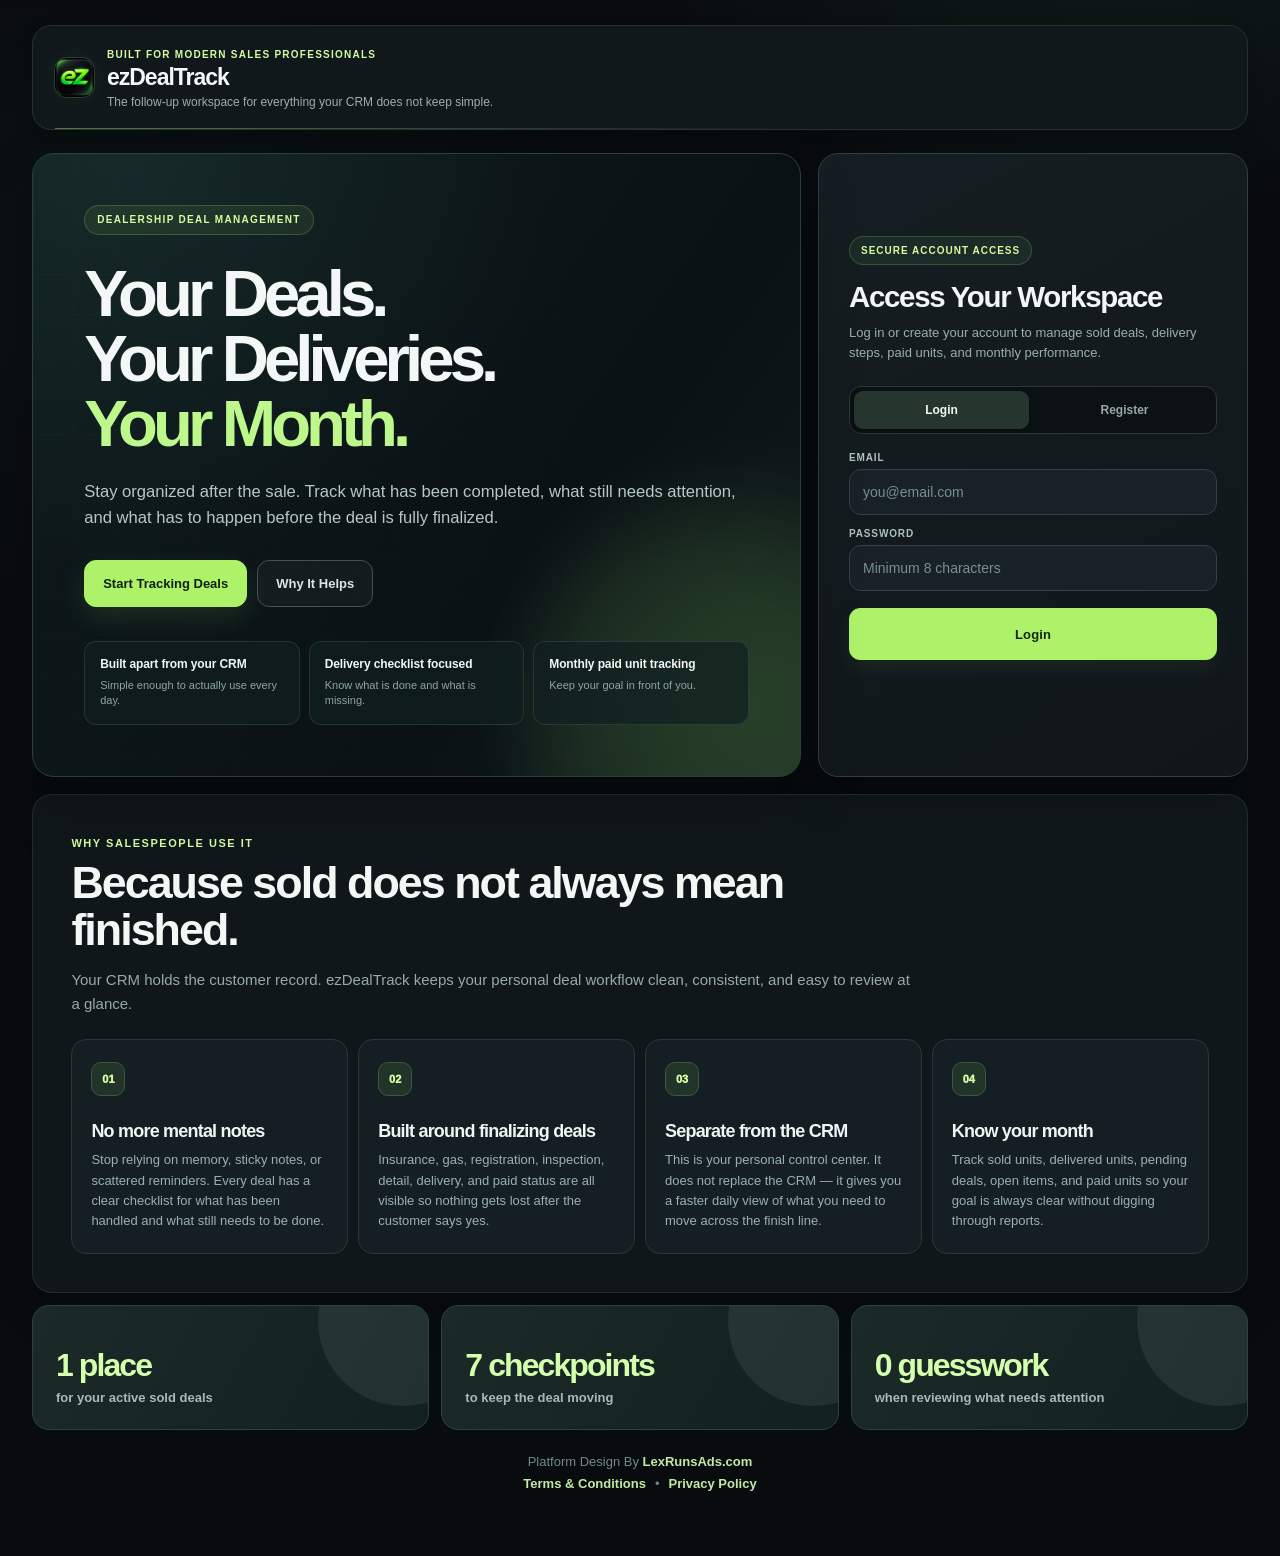
==== commit 35c1e98a: "Refresh ezDealTrack v3 visual design and workspace navigation" ====
--- a/index.html
+++ b/index.html
@@ -4,6 +4,11 @@
   <meta charset="UTF-8" />
   <meta name="viewport" content="width=device-width, initial-scale=1.0" />
   <title>ezDealTrack | Dealership Sales Workspace</title>
+  <link rel="icon" href="/favicon.ico" sizes="any">
+  <link rel="icon" type="image/png" sizes="32x32" href="/favicon-32x32.png">
+  <link rel="apple-touch-icon" sizes="180x180" href="/apple-touch-icon.png">
+  <link rel="icon" type="image/png" sizes="192x192" href="/favicon-192x192.png">
+
   <meta name="description" content="Stay organized beyond the CRM. Track sold deals, deliveries, paid units, and what still needs to be completed — all in one clean workspace." />
 
   <meta property="og:title" content="ezDealTrack | Dealership Sales Workspace" />
@@ -252,6 +257,7 @@
     }
 
     .panel-body { padding: 18px; }
+    #dealEditorSection { scroll-margin-top: 16px; }
 
     .auth-wrap {
       max-width: 1260px;
@@ -2265,9 +2271,155 @@
       }
     }
 
-</style>
+
+    /* ezDealTrack v2 — Daily Command Center */
+    .command-center { display:grid; gap:14px; }
+    .command-hero {
+      position:relative; overflow:hidden; display:grid; grid-template-columns:minmax(0,1.3fr) minmax(280px,.7fr);
+      gap:20px; align-items:center; padding:24px; border-radius:24px;
+      background:radial-gradient(circle at 90% 10%,rgba(96,165,250,.20),transparent 26%),linear-gradient(135deg,#090d14 0%,#111a28 60%,#173b82 100%);
+      border:1px solid rgba(255,255,255,.09); box-shadow:0 20px 48px rgba(0,0,0,.28);
+    }
+    .command-hero:after { content:""; position:absolute; width:280px; height:280px; border-radius:50%; background:rgba(255,255,255,.045); right:-100px; bottom:-170px; }
+    .command-copy,.motivation-card { position:relative; z-index:1; }
+    .command-kicker { color:#8dbbff; font-size:11px; font-weight:950; letter-spacing:.14em; text-transform:uppercase; }
+    .command-copy h2 { color:#fff; margin:7px 0 7px; font-size:clamp(28px,4vw,42px); letter-spacing:-.055em; }
+    .command-copy p { color:#a9b5c8; margin:0; font-size:14px; font-weight:650; }
+    .motivation-card { padding:16px 18px; border-radius:18px; background:rgba(255,255,255,.07); border:1px solid rgba(255,255,255,.10); backdrop-filter:blur(10px); }
+    .motivation-label { color:#93c5fd; font-size:10px; font-weight:950; text-transform:uppercase; letter-spacing:.13em; }
+    .motivation-card blockquote { color:#fff; margin:8px 0 0; font-size:16px; line-height:1.5; font-weight:850; letter-spacing:-.015em; }
+
+    .command-metrics { display:grid; grid-template-columns:repeat(4,minmax(0,1fr)); gap:12px; }
+    .metric-card { min-width:0; padding:18px; border-radius:19px; background:linear-gradient(180deg,rgba(255,255,255,.025),rgba(255,255,255,.01)),#0f1620; border:1px solid rgba(255,255,255,.08); box-shadow:0 13px 28px rgba(0,0,0,.18); }
+    .metric-label { color:#8996aa; font-size:10px; font-weight:950; text-transform:uppercase; letter-spacing:.12em; }
+    .metric-value { color:#fff; font-size:31px; font-weight:950; letter-spacing:-.055em; margin-top:7px; }
+    .metric-sub { color:#93a0b4; font-size:11px; font-weight:750; margin-top:4px; line-height:1.35; }
+    .metric-sub.good { color:#86efac; } .metric-sub.warn { color:#fde68a; }
+
+    .command-grid { display:grid; grid-template-columns:minmax(0,1.08fr) minmax(0,.92fr); gap:14px; }
+    .command-card { min-width:0; background:linear-gradient(180deg,rgba(255,255,255,.025),rgba(255,255,255,.01)),#0d131b; border:1px solid rgba(255,255,255,.08); border-radius:22px; padding:20px; box-shadow:0 16px 34px rgba(0,0,0,.20); }
+    .command-card-head { display:flex; justify-content:space-between; gap:12px; align-items:flex-start; margin-bottom:14px; }
+    .command-card h3 { margin:0; color:#f8fbff; font-size:18px; letter-spacing:-.03em; }
+    .command-card-head p { margin:5px 0 0; color:#8f9baf; font-size:12px; line-height:1.4; }
+    .tiny-badge { flex:0 0 auto; padding:6px 9px; border-radius:999px; background:rgba(147,197,253,.10); border:1px solid rgba(147,197,253,.16); color:#dbeafe; font-size:10px; font-weight:950; }
+
+    .task-form { display:grid; grid-template-columns:minmax(0,1fr) auto; gap:8px; margin-bottom:11px; }
+    .task-form input { min-width:0; }
+    .task-add { border:0; border-radius:12px; padding:0 15px; min-height:44px; background:linear-gradient(180deg,#fff,#dbe7ff); color:#111827; font-weight:950; cursor:pointer; }
+    .task-list { display:grid; gap:8px; }
+    .task-row { display:grid; grid-template-columns:auto minmax(0,1fr) auto; gap:10px; align-items:center; padding:10px 11px; background:#111925; border:1px solid rgba(255,255,255,.07); border-radius:13px; }
+    .task-row input[type="checkbox"] { width:18px; height:18px; margin:0; padding:0; accent-color:#93c5fd; }
+    .task-text { color:#eef3fb; font-size:13px; font-weight:760; line-height:1.35; overflow-wrap:anywhere; }
+    .task-row.done .task-text { color:#79869a; text-decoration:line-through; }
+    .task-delete { border:0; background:transparent; color:#718096; font-size:19px; cursor:pointer; line-height:1; padding:2px 5px; }
+    .task-empty { padding:15px; border-radius:13px; background:rgba(255,255,255,.025); color:#7f8ba0; font-size:12px; text-align:center; border:1px dashed rgba(255,255,255,.08); }
+    .task-progress { margin-top:11px; display:flex; gap:9px; align-items:center; color:#8f9baf; font-size:11px; font-weight:800; }
+    .mini-progress { flex:1; height:7px; border-radius:999px; background:rgba(255,255,255,.07); overflow:hidden; }
+    .mini-progress > span { display:block; height:100%; width:0; border-radius:inherit; background:linear-gradient(90deg,#60a5fa,#86efac); }
+
+    .priority-list,.delivery-list { display:grid; gap:8px; }
+    .priority-item,.delivery-item { display:flex; justify-content:space-between; gap:12px; align-items:center; padding:11px 12px; border-radius:13px; background:#111925; border:1px solid rgba(255,255,255,.065); }
+    .priority-item strong,.delivery-item strong { display:block; color:#edf2fb; font-size:12px; }
+    .priority-item span,.delivery-item span { color:#8794a8; font-size:11px; margin-top:2px; display:block; }
+    .priority-count { flex:0 0 auto; min-width:30px; height:30px; border-radius:10px; display:grid; place-items:center; background:rgba(251,191,36,.10); color:#fde68a; font-size:12px; font-weight:950; }
+    .delivery-date-chip { flex:0 0 auto; padding:7px 9px; border-radius:10px; background:rgba(147,197,253,.10); color:#dbeafe; font-size:10px; font-weight:900; text-align:center; }
+
+    .analytics-panel { display:grid; grid-template-columns:minmax(0,1.35fr) minmax(250px,.65fr); gap:14px; }
+    .performance-chart-wrap { min-width:0; overflow-x:auto; padding-bottom:2px; scrollbar-width:thin; }
+    .performance-chart {
+      display:grid;
+      grid-template-columns:repeat(30,minmax(24px,1fr));
+      align-items:stretch;
+      gap:3px;
+      height:222px;
+      min-width:780px;
+      padding-top:6px;
+    }
+    .perf-col {
+      min-width:0;
+      height:218px;
+      display:grid;
+      grid-template-rows:24px 1fr 17px 15px;
+      align-items:end;
+      justify-items:center;
+      gap:2px;
+    }
+    .perf-count {
+      align-self:center;
+      min-width:18px;
+      height:18px;
+      padding:0 4px;
+      border-radius:999px;
+      display:grid;
+      place-items:center;
+      color:#5f6d82;
+      background:rgba(255,255,255,.035);
+      border:1px solid rgba(255,255,255,.055);
+      font-size:9px;
+      font-weight:900;
+      line-height:1;
+    }
+    .perf-count.has-sales {
+      color:#f8fbff;
+      background:rgba(96,165,250,.14);
+      border-color:rgba(96,165,250,.28);
+    }
+    .perf-col.paid .perf-count.has-sales {
+      color:#bbf7d0;
+      background:rgba(52,211,153,.12);
+      border-color:rgba(52,211,153,.24);
+    }
+    .perf-bar-zone {
+      width:100%;
+      height:148px;
+      display:flex;
+      align-items:flex-end;
+      justify-content:center;
+    }
+    .perf-bar {
+      width:100%;
+      max-width:18px;
+      min-height:2px;
+      border-radius:5px 5px 2px 2px;
+      background:linear-gradient(180deg,#8bbdff,#2563eb);
+    }
+    .perf-col.paid .perf-bar { background:linear-gradient(180deg,#9bf2c9,#20a46b); }
+    .perf-day {
+      color:#d9e1ee;
+      font-size:9px;
+      font-weight:950;
+      line-height:1;
+      text-align:center;
+    }
+    .perf-date {
+      color:#667489;
+      font-size:8px;
+      font-weight:800;
+      line-height:1;
+      text-align:center;
+      white-space:nowrap;
+    }
+    .chart-axis {
+      min-width:780px;
+      display:flex;
+      justify-content:space-between;
+      color:#69768a;
+      font-size:9px;
+      margin-top:7px;
+    }
+    .insight-stack { display:grid; gap:9px; }
+    .insight-row { padding:13px; border-radius:14px; background:#111925; border:1px solid rgba(255,255,255,.065); }
+    .insight-row span { display:block; color:#7f8ca1; font-size:10px; font-weight:900; text-transform:uppercase; letter-spacing:.08em; }
+    .insight-row strong { display:block; color:#f8fbff; font-size:19px; margin-top:4px; letter-spacing:-.035em; }
+    .insight-row small { display:block; color:#8794a8; font-size:10px; margin-top:3px; }
+
+    @media (max-width:1000px) { .command-metrics{grid-template-columns:repeat(2,minmax(0,1fr))}.command-grid,.analytics-panel{grid-template-columns:1fr}.command-hero{grid-template-columns:1fr} }
+    @media (max-width:600px) { .command-center{gap:10px}.command-hero{padding:19px;border-radius:20px}.command-metrics{grid-template-columns:1fr 1fr;gap:8px}.metric-card{padding:14px}.metric-value{font-size:26px}.command-card{padding:15px;border-radius:18px}.task-form{grid-template-columns:1fr}.task-add{min-height:43px}.performance-chart{gap:3px;height:210px;min-width:780px}.perf-col{height:206px}.perf-bar-zone{height:138px}.priority-item,.delivery-item{align-items:flex-start}.command-card-head{align-items:flex-start} }
+
+  </style>
+  <link rel="stylesheet" href="/ezdealtrack-modern-v3.css" />
 </head>
-<body>
+<body class="ez-v3-app">
   <main class="shell">
     <header class="topbar">
       <div class="brand-wrap">
@@ -2432,7 +2584,79 @@
     </section>
 
     <section class="dashboard hidden" id="appView">
-      <section class="panel entry-panel">
+      <nav class="workspace-tabs" aria-label="Workspace sections">
+        <a href="#commandCenter">Overview</a>
+        <a href="#dealEditorSection">Add / Edit Deal</a>
+        <a href="#soldDealsSection">Sold Deals</a>
+      </nav>
+
+
+      <section class="command-center" id="commandCenter">
+        <section class="command-hero">
+          <div class="command-copy">
+            <div class="command-kicker">Daily Command Center</div>
+            <h2 id="dailyGreeting">Good morning.</h2>
+            <p id="dailyDateLabel">Your day, your month, and what needs attention — all in one place.</p>
+          </div>
+          <div class="motivation-card">
+            <div class="motivation-label">Today's Sales Focus</div>
+            <blockquote id="dailyMotivation">The month is won one conversation at a time.</blockquote>
+          </div>
+        </section>
+
+        <section class="command-metrics">
+          <article class="metric-card"><div class="metric-label">Paid Units</div><div class="metric-value" id="cmdPaidUnits">0 / 15</div><div class="metric-sub" id="cmdPaidSub">0% of monthly goal</div></article>
+          <article class="metric-card"><div class="metric-label">Goal Pace</div><div class="metric-value" id="cmdGoalPace">—</div><div class="metric-sub" id="cmdPaceSub">Calculating current pace</div></article>
+          <article class="metric-card"><div class="metric-label">Projected Finish</div><div class="metric-value" id="cmdProjected">0</div><div class="metric-sub" id="cmdProjectedSub">Based on this month's pace</div></article>
+          <article class="metric-card"><div class="metric-label">Open Items</div><div class="metric-value" id="cmdOpenItems">0</div><div class="metric-sub" id="cmdOpenSub">Across current-month deals</div></article>
+        </section>
+
+        <section class="command-grid">
+          <article class="command-card">
+            <div class="command-card-head"><div><h3>My Tasks Today</h3><p>Set your plan for the day and check it off as you go.</p></div><span class="tiny-badge" id="taskBadge">0 / 0 done</span></div>
+            <form class="task-form" id="dailyTaskForm">
+              <input type="text" id="dailyTaskInput" maxlength="240" placeholder="Add a task — call unsold leads, confirm delivery, follow up..." autocomplete="off" />
+              <button class="task-add" type="submit">Add Task</button>
+            </form>
+            <div class="task-list" id="dailyTaskList"></div>
+            <div class="task-progress"><span id="taskProgressText">No tasks yet</span><div class="mini-progress"><span id="taskProgressBar"></span></div></div>
+          </article>
+
+          <article class="command-card">
+            <div class="command-card-head"><div><h3>Today's Priorities</h3><p>Automatically pulled from your active deal workflow.</p></div><span class="tiny-badge" id="priorityBadge">Clear</span></div>
+            <div class="priority-list" id="priorityList"></div>
+          </article>
+        </section>
+
+        <section class="command-grid">
+          <article class="command-card">
+            <div class="command-card-head"><div><h3>Upcoming Deliveries</h3><p>Scheduled deliveries over the next 7 days.</p></div><span class="tiny-badge" id="deliveryBadge">0 upcoming</span></div>
+            <div class="delivery-list" id="upcomingDeliveryList"></div>
+          </article>
+
+          <article class="command-card">
+            <div class="command-card-head"><div><h3>Performance Insights</h3><p>Quick personal benchmarks based on your deal history.</p></div></div>
+            <div class="insight-stack">
+              <div class="insight-row"><span>Last 7 Days</span><strong id="insight7Day">0 sold</strong><small id="insight7DaySub">0 paid</small></div>
+              <div class="insight-row"><span>Best Paid Month</span><strong id="insightBestMonth">—</strong><small id="insightBestMonthSub">Build your history to set a record</small></div>
+              <div class="insight-row"><span>Best Sales Streak</span><strong id="insightStreak">0 days</strong><small>Consecutive days with a sold deal</small></div>
+            </div>
+          </article>
+        </section>
+
+        <section class="command-card">
+          <div class="command-card-head"><div><h3>30-Day Performance</h3><p><span id="performanceSummary">0 sold • 0 paid</span> over the last 30 days. Green bars indicate days with at least one paid unit.</p></div><span class="tiny-badge">Rolling 30 days</span></div>
+          <div class="analytics-panel">
+            <div class="performance-chart-wrap"><div class="performance-chart" id="performanceChart"></div><div class="chart-axis"><span>30 days ago</span><span>Today</span></div></div>
+            <div class="insight-stack">
+              <div class="insight-row"><span>30-Day Sold</span><strong id="chartSold30">0</strong><small>Deals entered by sale date</small></div>
+              <div class="insight-row"><span>30-Day Paid</span><strong id="chartPaid30">0</strong><small>Deals currently marked paid</small></div>
+              <div class="insight-row"><span>Task Completion</span><strong id="chartTaskCompletion">0%</strong><small>Today's plan completion</small></div>
+            </div>
+          </div>
+        </section>
+      </section>
+      <section class="panel entry-panel" id="dealEditorSection">
         <div class="panel-head">
           <div>
             <h2>Add Sold Deal</h2>
@@ -2533,12 +2757,12 @@
               <div class="stat"><span>Open Items</span><strong id="openItems">0</strong></div>
             </div>
 
-            <p class="footnote">This version saves online to Cloudflare D1 after login.</p>
+            <p class="footnote"></p>
           </aside>
         </div>
       </section>
 
-      <section class="panel">
+      <section class="panel" id="soldDealsSection">
         <div class="panel-head">
           <div>
             <h2>Sold Deals</h2>
@@ -2580,7 +2804,7 @@
   </main>
 
   <script>
-    const state = { user: null, goal: 15, deals: [] };
+    const state = { user: null, goal: 15, deals: [], tasks: [] };
     let authMode = "login";
 
     const authView = document.getElementById("authView");
@@ -2667,6 +2891,237 @@
       return `${month}/${day}/${year}`;
     }
 
+
+    const motivationalMessages = [
+      "The month is won one conversation at a time.",
+      "Your next deal is probably sitting inside the next ten calls.",
+      "Activity creates opportunities. Opportunities create units.",
+      "Follow-up is where yesterday's no becomes today's yes.",
+      "One focused hour can change the direction of your entire day.",
+      "Don't wait for traffic. Create your own traffic.",
+      "The best salespeople make consistency look like talent.",
+      "Finish the deal in front of you, then go create the next one.",
+      "A strong month is built before the final week arrives.",
+      "Every clean delivery protects tomorrow's opportunity.",
+      "The scoreboard changes when your activity changes.",
+      "Make the calls you will be glad you made by tonight.",
+      "Stay organized enough to spend your energy selling.",
+      "Momentum starts with the first productive action of the day.",
+      "Work the plan before the day starts working you.",
+      "The next appointment can become the next sold unit.",
+      "What gets followed up gets another chance to close.",
+      "Small wins early in the day create bigger wins later.",
+      "Your pipeline rewards consistency, not intention.",
+      "Keep the promises you made to yesterday's customers.",
+      "The goal is not to feel busy. The goal is to move deals forward.",
+      "One more call. One more appointment. One more opportunity.",
+      "Your pace today determines how much pressure you feel at month-end.",
+      "Clean paperwork and strong follow-up are part of selling more cars.",
+      "Stay in motion. A quiet showroom does not have to mean a quiet day.",
+      "Do the uncomfortable follow-up before the easy distractions.",
+      "A salesperson with a plan has an advantage before the doors open.",
+      "Today's discipline becomes this month's commission.",
+      "The customer you help well today can create tomorrow's referral.",
+      "Control what you can: activity, follow-up, organization, and effort."
+    ];
+
+    function localTodayDate() {
+      const d = new Date();
+      return `${d.getFullYear()}-${pad(d.getMonth()+1)}-${pad(d.getDate())}`;
+    }
+
+    function parseLocalDate(value) {
+      if (!value) return null;
+      const [y,m,d] = String(value).split("-").map(Number);
+      if (!y || !m || !d) return null;
+      return new Date(y, m - 1, d, 12, 0, 0, 0);
+    }
+
+    function dateKey(date) {
+      return `${date.getFullYear()}-${pad(date.getMonth()+1)}-${pad(date.getDate())}`;
+    }
+
+    function daysBetween(a, b) {
+      const ms = parseLocalDate(b)?.getTime() - parseLocalDate(a)?.getTime();
+      return Number.isFinite(ms) ? Math.round(ms / 86400000) : 0;
+    }
+
+    function formatShortDate(value) {
+      const d = parseLocalDate(value);
+      return d ? d.toLocaleDateString(undefined, { month: "short", day: "numeric" }) : "—";
+    }
+
+    function userFirstName() {
+      const name = String(state.user?.name || "").trim();
+      if (name) return name.split(/\s+/)[0];
+      const email = String(state.user?.email || "");
+      const local = email.split("@")[0].replace(/[._-]+/g, " ").trim();
+      return local ? local.split(/\s+/)[0].replace(/^./, c => c.toUpperCase()) : "there";
+    }
+
+    function dailyMessage() {
+      const start = new Date(new Date().getFullYear(), 0, 0);
+      const index = Math.floor((new Date() - start) / 86400000) % motivationalMessages.length;
+      return motivationalMessages[Math.max(0, index)];
+    }
+
+    function currentMonthRawDeals() {
+      const month = currentMonthValue();
+      return state.deals.filter(d => getMonthValue(d.saleDate) === month);
+    }
+
+    function monthPaceStats() {
+      const today = new Date();
+      const monthDeals = currentMonthRawDeals();
+      const paid = monthDeals.filter(d => d.paid).length;
+      const goal = Math.max(Number(state.goal) || 1, 1);
+      const daysInMonth = new Date(today.getFullYear(), today.getMonth() + 1, 0).getDate();
+      const day = today.getDate();
+      const expected = goal * day / daysInMonth;
+      const delta = paid - expected;
+      const projected = day > 0 ? paid / day * daysInMonth : 0;
+      return { paid, goal, daysInMonth, day, expected, delta, projected };
+    }
+
+    function getBestPaidMonth() {
+      const counts = new Map();
+      state.deals.filter(d => d.paid && d.saleDate).forEach(d => {
+        const key = getMonthValue(d.saleDate);
+        counts.set(key, (counts.get(key) || 0) + 1);
+      });
+      let best = null;
+      for (const [month, count] of counts) if (!best || count > best.count) best = { month, count };
+      return best;
+    }
+
+    function getBestSalesStreak() {
+      const days = [...new Set(state.deals.map(d => d.saleDate).filter(Boolean))].sort();
+      let best = 0, run = 0, previous = null;
+      for (const day of days) {
+        if (previous && daysBetween(previous, day) === 1) run += 1;
+        else run = 1;
+        best = Math.max(best, run);
+        previous = day;
+      }
+      return best;
+    }
+
+    function lastNDaysDeals(n) {
+      const end = new Date(); end.setHours(12,0,0,0);
+      const start = new Date(end); start.setDate(end.getDate() - (n - 1));
+      return state.deals.filter(d => {
+        const dt = parseLocalDate(d.saleDate);
+        return dt && dt >= start && dt <= end;
+      });
+    }
+
+    function renderDailyHeader() {
+      const hour = new Date().getHours();
+      const part = hour < 12 ? "morning" : hour < 17 ? "afternoon" : "evening";
+      document.getElementById("dailyGreeting").textContent = `Good ${part}, ${userFirstName()}.`;
+      document.getElementById("dailyDateLabel").textContent = new Date().toLocaleDateString(undefined, { weekday:"long", month:"long", day:"numeric", year:"numeric" });
+      document.getElementById("dailyMotivation").textContent = dailyMessage();
+    }
+
+    function renderCommandMetrics() {
+      const p = monthPaceStats();
+      const monthDeals = currentMonthRawDeals();
+      const openItems = monthDeals.reduce((sum,d) => sum + checklistMissing(d).length, 0);
+      const pct = Math.round((p.paid / p.goal) * 100);
+      const delta = Math.round(p.delta * 10) / 10;
+      const paceValue = delta >= 0 ? `+${delta.toFixed(1)}` : delta.toFixed(1);
+      document.getElementById("cmdPaidUnits").textContent = `${p.paid} / ${p.goal}`;
+      document.getElementById("cmdPaidSub").textContent = `${Math.max(0,pct)}% of monthly goal`;
+      document.getElementById("cmdGoalPace").textContent = paceValue;
+      document.getElementById("cmdPaceSub").textContent = delta >= 0 ? "units ahead of calendar pace" : "units behind calendar pace";
+      document.getElementById("cmdPaceSub").className = `metric-sub ${delta >= 0 ? "good" : "warn"}`;
+      document.getElementById("cmdProjected").textContent = Number.isFinite(p.projected) ? p.projected.toFixed(1) : "0";
+      document.getElementById("cmdProjectedSub").textContent = `at the current ${p.day}-day pace`;
+      document.getElementById("cmdOpenItems").textContent = openItems;
+      document.getElementById("cmdOpenSub").textContent = openItems ? "checklist items still need attention" : "current-month deals are clean";
+    }
+
+    function renderPriorities() {
+      const today = localTodayDate();
+      const previousMonth = (() => { const d = new Date(); d.setMonth(d.getMonth()-1); return `${d.getFullYear()}-${pad(d.getMonth()+1)}`; })();
+      const currentMonth = currentMonthValue();
+      const deliveriesToday = state.deals.filter(d => d.deliveryDate === today && !(d.delivered || d.status === "Delivered"));
+      const overdue = state.deals.filter(d => d.deliveryDate && d.deliveryDate < today && !(d.delivered || d.status === "Delivered"));
+      const unpaidDelivered = state.deals.filter(d => (d.delivered || d.status === "Delivered") && !d.paid);
+      const olderPending = state.deals.filter(d => getMonthValue(d.saleDate) < currentMonth && !(d.delivered || d.status === "Delivered"));
+      const missingDocs = currentMonthRawDeals().filter(d => checklistMissing(d).length >= 3);
+      const items = [
+        ["Deliveries due today", deliveriesToday.length, "Confirm today's handoffs and final steps."],
+        ["Overdue deliveries", overdue.length, "Scheduled date passed and deal is not marked delivered."],
+        ["Delivered but unpaid", unpaidDelivered.length, "Keep an eye on funding and paid status."],
+        ["Prior-month pending", olderPending.length, "Older deals still need to cross the finish line."],
+        ["Deals with 3+ open items", missingDocs.length, "These deals have the most checklist work remaining."]
+      ].filter(x => x[1] > 0);
+      const list = document.getElementById("priorityList");
+      const total = items.reduce((s,x)=>s+x[1],0);
+      document.getElementById("priorityBadge").textContent = total ? `${total} items` : "Clear";
+      list.innerHTML = items.length ? items.map(([title,count,sub]) => `<div class="priority-item"><div><strong>${escapeHtml(title)}</strong><span>${escapeHtml(sub)}</span></div><div class="priority-count">${count}</div></div>`).join("") : `<div class="task-empty">You're clear right now. Keep the board clean and go create the next opportunity.</div>`;
+    }
+
+    function renderUpcomingDeliveries() {
+      const today = localTodayDate();
+      const max = new Date(); max.setHours(12,0,0,0); max.setDate(max.getDate()+7);
+      const maxKey = dateKey(max);
+      const upcoming = state.deals.filter(d => d.deliveryDate && d.deliveryDate >= today && d.deliveryDate <= maxKey && !(d.delivered || d.status === "Delivered"))
+        .sort((a,b) => String(a.deliveryDate).localeCompare(String(b.deliveryDate))).slice(0,8);
+      document.getElementById("deliveryBadge").textContent = `${upcoming.length} upcoming`;
+      document.getElementById("upcomingDeliveryList").innerHTML = upcoming.length ? upcoming.map(d => `<div class="delivery-item"><div><strong>${escapeHtml(d.customerName || "Unnamed Customer")}</strong><span>${escapeHtml(d.stockNumber || "No stock #")} • ${escapeHtml(d.vehicleType || "Vehicle")}</span></div><div class="delivery-date-chip">${d.deliveryDate === today ? "TODAY" : escapeHtml(formatShortDate(d.deliveryDate))}</div></div>`).join("") : `<div class="task-empty">No undelivered deals are scheduled in the next 7 days.</div>`;
+    }
+
+    function renderPerformance() {
+      const today = new Date(); today.setHours(12,0,0,0);
+      const counts = new Map();
+      for (let i=29;i>=0;i--) { const d=new Date(today); d.setDate(today.getDate()-i); counts.set(dateKey(d), {sold:0,paid:0}); }
+      state.deals.forEach(d => { const bucket=counts.get(d.saleDate); if (bucket) { bucket.sold += 1; if (d.paid) bucket.paid += 1; } });
+      const rows = [...counts.entries()];
+      const max = Math.max(1, ...rows.map(([,v]) => v.sold));
+      document.getElementById("performanceChart").innerHTML = rows.map(([day,v]) => {
+        const h = Math.max(v.sold ? 10 : 2, Math.round((v.sold/max)*100));
+        const chartDate = new Date(`${day}T12:00:00`);
+        const dayLetter = ["S","M","T","W","T","F","S"][chartDate.getDay()];
+        const dateLabel = `${chartDate.getMonth()+1}/${chartDate.getDate()}`;
+        return `<div class="perf-col ${v.paid ? "paid" : ""}" title="${escapeHtml(formatShortDate(day))}: ${v.sold} sold, ${v.paid} paid">
+          <div class="perf-count ${v.sold ? "has-sales" : ""}" aria-label="${v.sold} deals sold">${v.sold}</div>
+          <div class="perf-bar-zone"><div class="perf-bar" style="height:${h}%"></div></div>
+          <div class="perf-day">${dayLetter}</div>
+          <div class="perf-date">${dateLabel}</div>
+        </div>`;
+      }).join("");
+      const sold30 = rows.reduce((s,[,v])=>s+v.sold,0); const paid30 = rows.reduce((s,[,v])=>s+v.paid,0);
+      document.getElementById("performanceSummary").textContent = `${sold30} sold • ${paid30} paid`;
+      document.getElementById("chartSold30").textContent = sold30;
+      document.getElementById("chartPaid30").textContent = paid30;
+
+      const last7 = lastNDaysDeals(7); const last7Paid = last7.filter(d=>d.paid).length;
+      document.getElementById("insight7Day").textContent = `${last7.length} sold`;
+      document.getElementById("insight7DaySub").textContent = `${last7Paid} paid in the last 7 days`;
+      const best = getBestPaidMonth();
+      if (best) { document.getElementById("insightBestMonth").textContent = `${best.count} units`; document.getElementById("insightBestMonthSub").textContent = formatMonthLabel(best.month); }
+      else { document.getElementById("insightBestMonth").textContent = "—"; document.getElementById("insightBestMonthSub").textContent = "Build your history to set a record"; }
+      const streak = getBestSalesStreak(); document.getElementById("insightStreak").textContent = `${streak} day${streak===1?"":"s"}`;
+    }
+
+    function renderTasks() {
+      const list = document.getElementById("dailyTaskList");
+      const tasks = state.tasks || [];
+      const done = tasks.filter(t=>t.completed).length;
+      const pct = tasks.length ? Math.round((done/tasks.length)*100) : 0;
+      document.getElementById("taskBadge").textContent = `${done} / ${tasks.length} done`;
+      document.getElementById("taskProgressText").textContent = tasks.length ? `${pct}% complete` : "No tasks yet";
+      document.getElementById("taskProgressBar").style.width = `${pct}%`;
+      document.getElementById("chartTaskCompletion").textContent = `${pct}%`;
+      list.innerHTML = tasks.length ? tasks.map(t => `<div class="task-row ${t.completed?"done":""}"><input type="checkbox" ${t.completed?"checked":""} onchange="toggleDailyTask('${t.id}', this.checked)" aria-label="Mark task complete"><div class="task-text">${escapeHtml(t.text)}</div><button type="button" class="task-delete" onclick="deleteDailyTask('${t.id}')" aria-label="Delete task">×</button></div>`).join("") : `<div class="task-empty">Add your first priority for today. Keep it specific and actionable.</div>`;
+    }
+
+    function renderCommandCenter() {
+      renderDailyHeader(); renderCommandMetrics(); renderPriorities(); renderUpcomingDeliveries(); renderPerformance(); renderTasks();
+    }
+
     function checklistMissing(deal) {
       const missing = [];
       if (!deal.insurance) missing.push("Insurance");
@@ -2812,6 +3267,7 @@
 
       emptyState.style.display = monthDeals.length || previousPendingDeals.length || globalSearchDeals.length ? "none" : "block";
       updateStats();
+      renderCommandCenter();
     }
 
     function updateStats() {
@@ -2868,9 +3324,15 @@
     }
 
     async function loadAppData() {
-      const [dealsData, settingsData] = await Promise.all([api("/api/deals"), api("/api/settings")]);
+      const taskDate = localTodayDate();
+      const [dealsData, settingsData, tasksData] = await Promise.all([
+        api("/api/deals"),
+        api("/api/settings"),
+        api(`/api/tasks?date=${encodeURIComponent(taskDate)}`)
+      ]);
       state.deals = dealsData.deals || [];
       state.goal = settingsData.monthlyGoal || 15;
+      state.tasks = tasksData.tasks || [];
       goalInput.value = state.goal;
       render();
     }
@@ -2963,8 +3425,43 @@
       await api("/api/auth/logout", { method: "POST", body: "{}" });
       state.user = null;
       state.deals = [];
+      state.tasks = [];
       showLoggedOut();
     });
+
+
+    document.getElementById("dailyTaskForm").addEventListener("submit", async function(e) {
+      e.preventDefault();
+      const input = document.getElementById("dailyTaskInput");
+      const text = input.value.trim();
+      if (!text) return;
+      const btn = this.querySelector("button[type='submit']");
+      btn.disabled = true;
+      try {
+        await api("/api/tasks", { method:"POST", body:JSON.stringify({ taskDate: localTodayDate(), text }) });
+        input.value = "";
+        const data = await api(`/api/tasks?date=${encodeURIComponent(localTodayDate())}`);
+        state.tasks = data.tasks || [];
+        renderTasks();
+      } catch (error) { alert(error.message); }
+      finally { btn.disabled = false; }
+    });
+
+    window.toggleDailyTask = async function(id, completed) {
+      try {
+        await api("/api/tasks", { method:"PUT", body:JSON.stringify({ id, completed }) });
+        const task = state.tasks.find(t=>t.id===id); if (task) task.completed = completed;
+        renderTasks();
+      } catch (error) { alert(error.message); await loadAppData(); }
+    };
+
+    window.deleteDailyTask = async function(id) {
+      try {
+        await api(`/api/tasks?id=${encodeURIComponent(id)}`, { method:"DELETE" });
+        state.tasks = state.tasks.filter(t=>t.id!==id);
+        renderTasks();
+      } catch (error) { alert(error.message); }
+    };
 
     dealForm.addEventListener("submit", async function(e) {
       e.preventDefault();
@@ -3028,7 +3525,10 @@
       fields.notes.value = deal.notes || "";
 
       document.getElementById("saveBtn").textContent = "Update Deal";
-      window.scrollTo({ top: 0, behavior: "smooth" });
+      const editorSection = document.getElementById("dealEditorSection");
+      if (editorSection) {
+        editorSection.scrollIntoView({ behavior: "smooth", block: "start" });
+      }
     };
 
     window.deleteDeal = async function(id) {
--- a/ezdealtrack-modern-v3.css
+++ b/ezdealtrack-modern-v3.css
@@ -0,0 +1,546 @@
+
+:root {
+  color-scheme: dark;
+  --ez-bg: #080c0f;
+  --ez-panel: #10171b;
+  --ez-panel-alt: #131c20;
+  --ez-panel-quiet: #0d1317;
+  --ez-line: #253137;
+  --ez-line-soft: rgba(181,215,209,.11);
+  --ez-text: #f3f7f6;
+  --ez-muted: #98a9ad;
+  --ez-quiet: #71858a;
+  --ez-lime: #adf269;
+  --ez-lime-strong: #baff75;
+  --ez-lime-text: #d4fca1;
+  --ez-shadow: 0 16px 45px rgba(0,0,0,.20);
+  --ez-radius: 20px;
+}
+
+body.ez-v3-app,
+body.ez-v3-admin,
+body.ez-v3-legal {
+  color: var(--ez-text);
+  background:
+    radial-gradient(ellipse 50% 28% at 88% -8%, rgba(111,190,124,.085), transparent 78%),
+    radial-gradient(ellipse 45% 26% at 5% 18%, rgba(57,99,103,.05), transparent 80%),
+    var(--ez-bg);
+  font-family: Inter, ui-sans-serif, -apple-system, BlinkMacSystemFont, "Segoe UI", sans-serif;
+  -webkit-font-smoothing: antialiased;
+  text-rendering: optimizeLegibility;
+}
+body.ez-v3-app .shell { max-width: 1480px; padding: 25px clamp(16px,2.5vw,38px) 50px; }
+body.ez-v3-app .shell > * { min-width: 0; }
+body.ez-v3-app .hidden { display: none !important; }
+body.ez-v3-app .panel,
+body.ez-v3-app .command-card,
+body.ez-v3-app .metric-card,
+body.ez-v3-app .why-section,
+body.ez-v3-app .auth-card {
+  background: var(--ez-panel) !important;
+  border: 1px solid var(--ez-line-soft) !important;
+  box-shadow: var(--ez-shadow) !important;
+}
+body.ez-v3-app .panel,
+body.ez-v3-app .command-card,
+body.ez-v3-app .why-section,
+body.ez-v3-app .auth-card { border-radius: var(--ez-radius); }
+body.ez-v3-app h1, body.ez-v3-app h2, body.ez-v3-app h3 { letter-spacing: -.044em; }
+
+
+body.ez-v3-app .topbar {
+  position: relative;
+  z-index: 1;
+  padding: 18px 22px;
+  border-radius: 19px;
+  background: rgba(17,25,29,.98) !important;
+  border: 1px solid var(--ez-line) !important;
+  box-shadow: 0 2px 14px rgba(0,0,0,.13) !important;
+  backdrop-filter: blur(18px);
+}
+body.ez-v3-app .topbar::after {
+  content:"";
+  position:absolute; pointer-events:none; left:22px; right:22px; bottom:0; height:1px;
+  background: linear-gradient(90deg,rgba(173,242,105,.44),transparent 65%);
+}
+body.ez-v3-app .brand { align-items:center; gap:13px; }
+body.ez-v3-app .brand::before {
+  content:"";
+  display:block; flex:0 0 39px; width:39px; height:39px;
+  border-radius:12px;
+  background: #0b1214 url('/favicon-192x192.png') center / cover no-repeat;
+  box-shadow: 0 0 0 1px rgba(190,249,132,.16),0 0 24px rgba(173,242,105,.05);
+}
+body.ez-v3-app .brand-eyebrow {
+  margin-bottom:5px;
+  color:var(--ez-lime-text);
+  font-size:10px;
+  font-weight:750;
+  letter-spacing:.125em;
+  text-transform: uppercase;
+}
+body.ez-v3-app .brand h1 { color: #f5f8f7; font-size:23px; font-weight:850; line-height:1.06; }
+body.ez-v3-app .brand span { margin-top:5px; color:#9baeb0; font-size:12px; font-weight:500; line-height:1.4; }
+body.ez-v3-app .top-actions { gap:8px; align-items:center; }
+body.ez-v3-app .top-actions .user-chip,
+body.ez-v3-app .top-actions .user-stat-chip {
+  display:inline-flex;
+  min-height:38px;
+  justify-content:center;
+  align-items:center;
+  border-radius:11px;
+  padding:8px 13px;
+  background:#192329 !important;
+  border:1px solid #2a3940 !important;
+  color:#dfebeb !important;
+  box-shadow:none !important;
+  font-size:11px;
+  font-weight:700;
+  letter-spacing:0;
+  white-space:normal;
+}
+body.ez-v3-app .top-actions .user-stat-chip { color:var(--ez-lime-text) !important; }
+body.ez-v3-app .top-actions #adminBtn,
+body.ez-v3-app .top-actions #logoutBtn {
+  display:inline-flex;
+  min-height:38px;
+  width:auto;
+  align-items:center; justify-content:center;
+  padding:8px 15px;
+  border-radius:11px;
+  background:#1a2824 !important;
+  color:var(--ez-lime-text) !important;
+  border:1px solid rgba(173,242,105,.22) !important;
+  box-shadow:none !important;
+  font-size:12px;
+  font-weight:750;
+}
+body.ez-v3-app .top-actions #logoutBtn { background:#1b2428 !important; border-color:#2d3c43 !important; color:#e8f0f0 !important; }
+body.ez-v3-app .top-actions #adminBtn:hover,
+body.ez-v3-app .top-actions #logoutBtn:hover { border-color:var(--ez-lime) !important; }
+
+
+body.ez-v3-app .auth-wrap { margin-top:23px; max-width: 1400px; }
+body.ez-v3-app .landing-hero { grid-template-columns:minmax(0,1.25fr) minmax(355px,430px); gap:17px; }
+body.ez-v3-app .hero-copy {
+  min-height:568px;
+  padding:clamp(34px,4vw,58px);
+  border-radius:22px;
+  border:1px solid #29413b !important;
+  box-shadow:0 25px 58px rgba(0,0,0,.23);
+  background:
+    radial-gradient(circle at 93% 88%,rgba(134,223,102,.13),transparent 30%),
+    radial-gradient(ellipse at 12% 0%,rgba(66,123,115,.16),transparent 47%),
+    linear-gradient(125deg,#0f1b1d 0%,#0a1115 66%,#111b1c 100%) !important;
+}
+body.ez-v3-app .hero-copy::before { opacity:.48; background-size:40px 40px; }
+body.ez-v3-app .hero-copy::after { background:rgba(164,243,115,.07); width:380px; height:380px; filter:blur(40px); }
+body.ez-v3-app .hero-label {
+  margin-bottom:27px; padding:9px 12px;
+  background:rgba(173,242,105,.08);
+  border:1px solid rgba(173,242,105,.21);
+  color:var(--ez-lime-text); font-size:10px;
+  letter-spacing:.13em; font-weight:760;
+}
+body.ez-v3-app .hero-copy h2 {
+  color:var(--ez-text); font-weight:850;
+  font-size:clamp(44px,5.1vw,74px);
+  line-height:.99; letter-spacing:-.075em;
+}
+body.ez-v3-app .hero-copy h2 span:last-child { color:#bef78c; }
+body.ez-v3-app .hero-lead { margin-top:23px; color:#b7c7c9; font-size:clamp(15px,1.3vw,18px); line-height:1.55; font-weight:480; }
+body.ez-v3-app .hero-actions { margin-top:29px; gap:10px; }
+body.ez-v3-app .hero-button { min-height:47px; border-radius:12px; font-weight:770; font-size:13px; }
+body.ez-v3-app .hero-button.primary,
+body.ez-v3-app .hero-button.primary:visited {
+  background:var(--ez-lime) !important; color:#132014 !important;
+  border:1px solid var(--ez-lime) !important; text-shadow:none !important;
+  box-shadow:0 9px 27px rgba(152,226,105,.13) !important;
+}
+body.ez-v3-app .hero-button.primary:hover { background:#c8f99a !important; }
+body.ez-v3-app .hero-button.secondary { background:rgba(255,255,255,.035); border:1px solid #435054; color:#d8e5e5; }
+body.ez-v3-app .trust-row { gap:9px; margin-top:34px; }
+body.ez-v3-app .trust-row div {
+  padding:15px; border-radius:12px;
+  background:rgba(17,31,33,.72) !important; border:1px solid rgba(206,249,230,.11) !important;
+  backdrop-filter:blur(8px);
+}
+body.ez-v3-app .trust-row strong { font-size:12px; line-height:1.32; color:#f0f7f5; font-weight:740; }
+body.ez-v3-app .trust-row small { font-size:11px; color:#8fa5a8; font-weight:510; line-height:1.42; }
+body.ez-v3-app .auth-card {
+  min-height:568px; padding:33px 30px 26px;
+  display:flex; flex-direction:column; justify-content:center;
+  background:linear-gradient(150deg,#151e22,#10161a) !important;
+  border:1px solid #304047 !important;
+}
+body.ez-v3-app .auth-card-badge {
+  display:inline-flex; width:fit-content; padding:8px 11px;
+  border:1px solid rgba(173,242,105,.19); border-radius:99px;
+  background:#1c2b28 !important; color:var(--ez-lime-text) !important;
+  font-size:10px; font-weight:780; letter-spacing:.1em; text-transform:uppercase;
+  margin-bottom:16px;
+}
+body.ez-v3-app .auth-card h3 { color:#f2f7f5; font-size:clamp(28px,2.3vw,35px); font-weight:820; line-height:1.08; }
+body.ez-v3-app .auth-card p { color:#99aeb1; font-size:13px; font-weight:500; line-height:1.6; }
+body.ez-v3-app .auth-toggle { padding:4px; background:#0b1114 !important; border:1px solid #2b393d !important; border-radius:12px; }
+body.ez-v3-app .auth-toggle button { font-size:12px; color:#96a7aa; border-radius:9px; min-height:38px; font-weight:700; }
+body.ez-v3-app .auth-toggle button.active { color:#f1f7f4; background:#27352f !important; box-shadow:0 2px 6px rgba(0,0,0,.2); }
+
+
+body.ez-v3-app .form-grid { gap:13px; min-width:0; }
+body.ez-v3-app label { color:#afc1c2; letter-spacing:.085em; font-weight:760; font-size:10px; text-transform:uppercase; }
+body.ez-v3-app input:not([type="checkbox"]):not([type="hidden"]),
+body.ez-v3-app select,
+body.ez-v3-app textarea {
+  display:block; width:100%; max-width:100%; min-width:0;
+  box-sizing:border-box;
+  min-height:46px;
+  padding:11px 13px;
+  border:1px solid #324047;
+  border-radius:12px;
+  outline:none;
+  color:#edf5f3;
+  background:#182126;
+  font-size:14px;
+  font-weight:500;
+  box-shadow:inset 0 1px 0 rgba(255,255,255,.015);
+  transition:border-color .16s ease, box-shadow .16s ease,background .16s ease;
+}
+body.ez-v3-app select option { background:#172126; color:#f0f7f5; }
+body.ez-v3-app input::placeholder,body.ez-v3-app textarea::placeholder { color:#788e93; opacity:1; }
+body.ez-v3-app input:not([type="checkbox"]):focus,
+body.ez-v3-app select:focus,
+body.ez-v3-app textarea:focus {
+  border-color:rgba(173,242,105,.73);
+  background:#19252a;
+  box-shadow:0 0 0 3px rgba(173,242,105,.09);
+}
+body.ez-v3-app input[type="checkbox"] { accent-color: #aff276; }
+body.ez-v3-app input[type="date"],body.ez-v3-app input[type="month"] { color-scheme:dark; }
+body.ez-v3-app .btn-primary,
+body.ez-v3-app .auth-submit,
+body.ez-v3-app .task-add {
+  background:var(--ez-lime) !important; color:#19251a !important;
+  border:1px solid var(--ez-lime) !important;
+  border-radius:11px !important; font-weight:780; font-size:13px;
+  box-shadow:0 9px 20px rgba(129,214,92,.07) !important;
+}
+body.ez-v3-app .btn-primary:hover,body.ez-v3-app .task-add:hover { background:#c9f69e !important; }
+body.ez-v3-app .btn-soft,body.ez-v3-app .btn-dark { background:#223037; border:1px solid #35444a; color:#eef4f4; border-radius:10px; }
+body.ez-v3-app .btn-red { background:#322326; color:#ffc6c5; border:1px solid #553337; border-radius:10px; }
+body.ez-v3-app .btn-green { background:#1e3930; color:#c6f8d9; border:1px solid #335748; border-radius:10px; }
+body.ez-v3-app :is(button,a,input,select,textarea):focus-visible { outline:2px solid #b3f581; outline-offset:3px; }
+body.ez-v3-app .register-disclaimer,body.ez-v3-app .auth-card .register-disclaimer {
+  background:#192629 !important; color:#d1e1dd !important;
+  border:1px solid #35504e !important; box-shadow:none !important;
+  font-size:12px;
+}
+body.ez-v3-app .register-disclaimer strong { color:#effff5 !important; }
+body.ez-v3-app .legal-agreement { background:#162225; border:1px solid #31413f; color:#b8c9c9; font-size:12px; border-radius:12px; }
+body.ez-v3-app .legal-agreement span { letter-spacing:0; font-size:12px; font-weight:490; }
+body.ez-v3-app .legal-agreement a { color:#d4fca1; }
+
+
+body.ez-v3-app .why-section { margin-top:17px; padding:clamp(26px,3vw,42px); }
+body.ez-v3-app .section-kicker { color:var(--ez-lime-text); font-size:11px; font-weight:780; }
+body.ez-v3-app .section-heading { margin-bottom:23px; }
+body.ez-v3-app .section-heading h2 { color:#f4f8f5; font-weight:840; font-size:clamp(33px,3.5vw,49px); line-height:1.04; }
+body.ez-v3-app .section-heading p { color:#96aaad; font-size:15px; font-weight:500; }
+body.ez-v3-app .why-grid { gap:10px; }
+body.ez-v3-app .why-card {
+  min-height:210px; padding:22px 19px;
+  background:#151f23 !important; border:1px solid #27383b !important;
+  border-radius:15px; box-shadow:none !important;
+  transition:transform .18s ease,border-color .18s ease;
+}
+body.ez-v3-app .why-card:hover { transform:translateY(-3px); border-color:#53735c !important; }
+body.ez-v3-app .why-number {
+  width:34px;height:34px;border-radius:10px;margin-bottom:26px;
+  color:var(--ez-lime-text); background:#223329; border:1px solid #3c5745; font-size:11px;
+}
+body.ez-v3-app .why-card h3 { color:#f0f5f4; font-size:18px; font-weight:800; }
+body.ez-v3-app .why-card p { color:#9aafb0; font-size:13px; font-weight:500; line-height:1.55; }
+body.ez-v3-app .numbers-section { margin-top:12px; gap:12px; }
+body.ez-v3-app .numbers-card {
+  min-height:125px; padding:23px;
+  background:linear-gradient(118deg,#1b2927,#122021) !important;
+  border:1px solid #2b443b; border-radius:17px; box-shadow:none;
+}
+body.ez-v3-app .numbers-card strong { color:#d4ffac; font-size:32px; }
+body.ez-v3-app .numbers-card span { color:#a4bbba; font-weight:550; font-size:13px; }
+
+
+body.ez-v3-app .dashboard { gap:16px; margin-top:17px; }
+body.ez-v3-app .workspace-tabs {
+  display:flex; align-items:center; gap:5px; flex-wrap:nowrap;
+  min-width:0; overflow-x:auto;
+  padding:5px; width:fit-content; max-width:100%;
+  background:#10181c;
+  border:1px solid #263339;
+  border-radius:13px;
+  scrollbar-width:thin;
+}
+body.ez-v3-app .workspace-tabs a {
+  text-decoration:none; white-space:nowrap;
+  color:#91a5aa; border-radius:9px;
+  padding:10px 15px;
+  font-size:12px; font-weight:760;
+  transition:background .15s ease,color .15s ease;
+}
+body.ez-v3-app .workspace-tabs a:first-child { background:#26392e; color:#d5f7bd; }
+body.ez-v3-app .workspace-tabs a:hover { background:#263839; color:#f4f9f3; }
+body.ez-v3-app #dealEditorSection,body.ez-v3-app #soldDealsSection { scroll-margin-top:20px; }
+
+
+body.ez-v3-app .command-center { gap:13px; }
+body.ez-v3-app .command-hero {
+  padding:clamp(23px,2.7vw,33px);
+  background:linear-gradient(115deg,#172823 0%,#12201e 58%,#142122 100%) !important;
+  border:1px solid #335047;
+  border-radius:21px;
+  box-shadow:var(--ez-shadow);
+  gap:25px;
+}
+body.ez-v3-app .command-hero:before { opacity:.3; }
+body.ez-v3-app .command-kicker { color:var(--ez-lime-text); font-size:10px; letter-spacing:.17em; font-weight:800; }
+body.ez-v3-app #dailyGreeting { color:#f5f9f8; font-size:clamp(29px,3.2vw,43px); font-weight:830; line-height:1.06; }
+body.ez-v3-app #dailyDateLabel { color:#b3c4c1; font-weight:490; font-size:13px; line-height:1.65; }
+body.ez-v3-app .motivation-card {
+  border-radius:15px;
+  padding:20px 22px;
+  border:1px solid rgba(173,242,105,.16);
+  background:rgba(13,26,23,.60);
+  backdrop-filter:blur(14px);
+}
+body.ez-v3-app .motivation-label { color:#c4efac; font-size:10px; font-weight:800; letter-spacing:.14em; }
+body.ez-v3-app #dailyMotivation { color:#f1f8f2; font-size:clamp(16px,1.25vw,19px); line-height:1.48; font-weight:650; }
+body.ez-v3-app .command-metrics { gap:11px; }
+body.ez-v3-app .metric-card {
+  position:relative; padding:20px 21px; min-height:144px;
+  border-radius:17px; box-shadow:none !important;
+  background:linear-gradient(150deg,#172025,#121a1d) !important;
+  transition:border-color .18s ease,transform .18s ease;
+}
+body.ez-v3-app .metric-card:hover { border-color:#496456 !important; transform:translateY(-2px); }
+body.ez-v3-app .metric-card::before { content:""; position:absolute; left:20px;top:0;width:36px;height:2px;background:#b9f783;border-radius:0 0 3px 3px; opacity:.8; }
+body.ez-v3-app .metric-label { color:#9cafb1; font-weight:810; font-size:10px; letter-spacing:.12em; }
+body.ez-v3-app .metric-value { color:#f2f9f4; font-size:clamp(26px,2.6vw,36px); font-weight:850; letter-spacing:-.065em; }
+body.ez-v3-app .metric-sub { color:#96a9ac; font-size:11px; font-weight:530; line-height:1.45; }
+body.ez-v3-app .command-grid { gap:12px; }
+body.ez-v3-app .command-card { padding:23px; box-shadow:0 8px 25px rgba(0,0,0,.13) !important; }
+body.ez-v3-app .command-card-head { gap:12px; margin-bottom:17px; }
+body.ez-v3-app .command-card-head h3 { font-size:19px; line-height:1.2; color:#f3f8f6; font-weight:820; }
+body.ez-v3-app .command-card-head p { color:#91a4a9; font-size:12px; font-weight:500; line-height:1.55; }
+body.ez-v3-app .tiny-badge { white-space:nowrap; border:1px solid #3a5144; border-radius:100px; color:#c2f1ad; background:#1d2f26; font-size:10px; font-weight:780; }
+body.ez-v3-app .task-form { gap:9px; }
+body.ez-v3-app .task-row,body.ez-v3-app .priority-item,body.ez-v3-app .delivery-item {
+  background:#162126; border:1px solid #2a3a3f; border-radius:12px;
+}
+body.ez-v3-app .task-row:hover,body.ez-v3-app .priority-item:hover,body.ez-v3-app .delivery-item:hover { border-color:#4c6653; }
+body.ez-v3-app .task-text,body.ez-v3-app .priority-item strong,body.ez-v3-app .delivery-item strong { color:#e8f3ed; font-size:13px; font-weight:660; }
+body.ez-v3-app .task-delete { color:#e9a1a1; border-radius:9px; }
+body.ez-v3-app .mini-progress { background:#2b3939; }
+body.ez-v3-app .mini-progress>span { background:linear-gradient(90deg,#74bd77,#b7f47a); }
+body.ez-v3-app .priority-count { color:#f1e4ae; background:#373026; }
+body.ez-v3-app .delivery-date-chip { color:#e1fcbf; background:#273d2e; }
+body.ez-v3-app .insight-stack { gap:8px; }
+body.ez-v3-app .insight-row {
+  background:#152024; border:1px solid #293a3d; border-radius:13px; padding:14px 16px;
+}
+body.ez-v3-app .insight-row span { color:#91a5a7; font-size:10px; }
+body.ez-v3-app .insight-row strong { color:#f2f8f5; font-size:21px; }
+body.ez-v3-app .insight-row small { color:#8ca1a4; }
+body.ez-v3-app .performance-chart-wrap { scrollbar-color:#4f6756 transparent; }
+body.ez-v3-app .perf-bar { max-width:21px; border-radius:6px 6px 2px 2px; background:linear-gradient(#6daca6,#3d7b76); }
+body.ez-v3-app .perf-col.paid .perf-bar { background:linear-gradient(#cdfba6,#6ebb79); }
+body.ez-v3-app .perf-count.has-sales { color:#dcffc8; background:#283e2e; border-color:#4b7153; }
+body.ez-v3-app .perf-col.paid .perf-count.has-sales { color:#ddffd1; }
+body.ez-v3-app .perf-day { color:#d6e7df; }
+body.ez-v3-app .perf-date { color:#82979a; }
+body.ez-v3-app .chart-axis { color:#839a9b; }
+
+
+body.ez-v3-app .panel-head { padding:23px 24px 0; }
+body.ez-v3-app .panel-head h2 { color:#f3f8f6; font-size:22px; font-weight:820; }
+body.ez-v3-app .panel-sub { color:#92a6a7; font-size:12px; font-weight:500; line-height:1.6; }
+body.ez-v3-app .panel-body { padding:21px 24px 24px; }
+body.ez-v3-app .goal-card {
+  background:linear-gradient(136deg,#213b2f,#12271f) !important;
+  border:1px solid #477052;
+  border-radius:16px;
+  box-shadow:none;
+}
+body.ez-v3-app .goal-card::after { background:rgba(211,250,167,.035); }
+body.ez-v3-app .goal-number { font-weight:860; letter-spacing:-.06em; }
+body.ez-v3-app .goal-top label { color:#dafac8; }
+body.ez-v3-app .goal-top input { width:92px !important; background:#254333 !important; color:#f4fff1 !important; border-color:#58795a !important; }
+body.ez-v3-app .goal-track { background:rgba(0,0,0,.20); }
+body.ez-v3-app .goal-bar { background:linear-gradient(90deg,#6fbd74,#c5f88b); }
+body.ez-v3-app .stats { gap:9px; }
+body.ez-v3-app .stat { padding:16px; border-radius:12px; background:#172328 !important; border:1px solid #2b3d43 !important; }
+body.ez-v3-app .stat span { color:#98afb0; }
+body.ez-v3-app .stat strong { color:#edf6f2; font-size:22px; }
+body.ez-v3-app .check-grid { gap:9px; }
+body.ez-v3-app .check {
+  background:#172328 !important;
+  border:1px solid #2b3b41 !important;
+  color:#c1d3d1 !important;
+  border-radius:11px;
+  font-weight:650;
+  font-size:12px;
+  text-transform:none;
+  letter-spacing:0;
+  transition:border-color .15s ease,background .15s ease;
+}
+body.ez-v3-app .check:hover { border-color:#58775a !important; background:#1e312c !important; }
+body.ez-v3-app .check input { accent-color:#b4f582; }
+body.ez-v3-app .list-tools { gap:9px; }
+body.ez-v3-app .section-title { color:#d7e4df; font-size:12px; letter-spacing:.1em; padding:5px 2px; }
+body.ez-v3-app .section-title span { color:#93aaab; font-weight:700; }
+body.ez-v3-app .deal-card {
+  background:#142025 !important;
+  border:1px solid #2d3e42 !important;
+  border-radius:15px;
+  padding:17px;
+  gap:13px;
+  box-shadow:none !important;
+  transition:border-color .15s ease,background .15s ease;
+}
+body.ez-v3-app .deal-card:hover { border-color:#466453 !important; background:#18262a !important; }
+body.ez-v3-app .customer-name { color:#f1f6f4; font-size:15px; font-weight:820; }
+body.ez-v3-app .customer-meta { color:#9eafb0; font-size:11px; font-weight:650; }
+body.ez-v3-app .date-line { gap:6px; }
+body.ez-v3-app .pill { font-size:10px; padding:5px 9px; border-radius:7px; font-weight:770; }
+body.ez-v3-app .pill-blue { color:#a9daf1; background:#20333d; border-color:#2e505e; }
+body.ez-v3-app .pill-green { color:#c2f2bf; background:#203a2c; border-color:#35583e; }
+body.ez-v3-app .pill-orange { color:#ffdfaa; background:#392e22; border-color:#604a32; }
+body.ez-v3-app .pill-red { color:#f8aaaa; background:#392729; border-color:#694043; }
+body.ez-v3-app .pill-gray { color:#bacbcd; background:#213035; border-color:#364b51; }
+body.ez-v3-app .mini-chip { color:#b3c8ca; background:#203035; border-color:#385055; }
+body.ez-v3-app .mini-chip.ok { background:#203a2a; color:#baf6b3; border-color:#41654a; }
+body.ez-v3-app .notes { color:#91a9a8; }
+body.ez-v3-app .empty { color:#a5b6b3; background:#151f22 !important; border:1px dashed #365047 !important; border-radius:15px; }
+body.ez-v3-app .site-credit { padding:24px 0 15px; color:#71888a; font-weight:500; }
+body.ez-v3-app .site-credit a { color:#c1eaa7; font-weight:670; }
+
+
+body.ez-v3-admin .shell { max-width:1450px; padding:25px clamp(15px,2.5vw,34px) 48px; }
+body.ez-v3-admin .header {
+  padding:23px 25px;
+  background:linear-gradient(120deg,#142820,#111b1c) !important;
+  border:1px solid #355347; border-radius:20px;
+  box-shadow:0 15px 35px rgba(0,0,0,.18);
+}
+body.ez-v3-admin .eyebrow { color:var(--ez-lime-text); }
+body.ez-v3-admin h1 { font-weight:840; letter-spacing:-.055em; }
+body.ez-v3-admin .chip { color:#dcf8ce; background:#20392a; border-color:#3e5f43; }
+body.ez-v3-admin .back { color:#172519; background:#b8f17d; }
+body.ez-v3-admin .card,body.ez-v3-admin .section {
+  background:#111a1e;
+  border:1px solid #2c3c40;
+  border-radius:17px;
+  box-shadow:0 10px 28px rgba(0,0,0,.16);
+}
+body.ez-v3-admin .card { position:relative; overflow:hidden; }
+body.ez-v3-admin .card::before { content:""; position:absolute; top:0;left:22px;width:32px;height:2px;background:#b5ef7b; }
+body.ez-v3-admin .label { color:#9bb2b2; }
+body.ez-v3-admin .value { color:#f3f8f5; }
+body.ez-v3-admin .bar { background:linear-gradient(180deg,#c2fa96,#56a66e); }
+body.ez-v3-admin .section h2 { color:#f3f9f5; }
+body.ez-v3-admin .list-item { background:#182429; border:1px solid #2c3f42; }
+body.ez-v3-admin th { color:#b1c3c2; background:#1b2b30; }
+body.ez-v3-admin td { color:#ddebe6; border-color:#293c40; }
+body.ez-v3-admin .notice { color:#cce9d4; background:#173029; border-color:#345745; }
+
+
+body.ez-v3-legal .shell { max-width:970px; padding:30px 18px 65px; }
+body.ez-v3-legal .top { margin-bottom:18px; }
+body.ez-v3-legal .brand { display:flex; gap:12px; align-items:center; font-size:24px; }
+body.ez-v3-legal .brand::before {
+  content:""; width:34px;height:34px; display:inline-block; flex-shrink:0;
+  background:url('/favicon-192x192.png') center/cover;
+  border-radius:9px;
+}
+body.ez-v3-legal .back { background:#b9f581; color:#152318; border-radius:11px; }
+body.ez-v3-legal .card {
+  background:#11191d; border:1px solid #2c3c42;
+  border-radius:20px; box-shadow:0 16px 44px rgba(0,0,0,.18);
+  padding:clamp(24px,4vw,44px);
+}
+body.ez-v3-legal .eyebrow { color:var(--ez-lime-text); }
+body.ez-v3-legal h1 { color:#f0f7f3; letter-spacing:-.05em; font-weight:840; }
+body.ez-v3-legal .updated { color:#92aaab; }
+body.ez-v3-legal h2 { color:#eaf4ed; padding-top:7px; font-size:21px; }
+body.ez-v3-legal p,body.ez-v3-legal li { color:#adbfbd; line-height:1.75; }
+body.ez-v3-legal .notice { background:#1c3029; border:1px solid #416048; color:#d1eecb; }
+body.ez-v3-legal a { color:#d4f6b8; }
+body.ez-v3-legal .footer { color:#788d91; }
+
+@media (max-width:1180px) {
+  body.ez-v3-app .landing-hero { grid-template-columns:1fr; }
+  body.ez-v3-app .hero-copy,body.ez-v3-app .auth-card { min-height:0; }
+  body.ez-v3-app .hero-copy { padding:45px 38px; }
+  body.ez-v3-app .auth-card { max-width:none; }
+}
+@media (max-width:760px) {
+  body.ez-v3-app .shell { padding:12px 13px 34px; max-width:100%; }
+  body.ez-v3-app .topbar { padding:18px; align-items:stretch; gap:13px; border-radius:16px; }
+  body.ez-v3-app .brand { justify-content:flex-start; text-align:left; }
+  body.ez-v3-app .brand::before { flex-basis:35px;width:35px;height:35px; }
+  body.ez-v3-app .brand h1 { font-size:22px; }
+  body.ez-v3-app .top-actions { flex-direction:column; width:100%; gap:8px; }
+  body.ez-v3-app .top-actions .user-chip,body.ez-v3-app .top-actions .user-stat-chip,
+  body.ez-v3-app .top-actions #adminBtn,body.ez-v3-app .top-actions #logoutBtn {
+    width:100% !important; max-width:100%; min-height:44px; border-radius:11px;
+    justify-content:center;
+  }
+  body.ez-v3-app .auth-wrap { margin-top:12px; }
+  body.ez-v3-app .landing-hero { gap:12px; }
+  body.ez-v3-app .hero-copy { padding:32px 25px; border-radius:16px; }
+  body.ez-v3-app .hero-copy h2 { font-size:clamp(42px,10.2vw,62px); }
+  body.ez-v3-app .hero-lead { font-size:15px; }
+  body.ez-v3-app .hero-actions { gap:9px; }
+  body.ez-v3-app .hero-button { width:100%; }
+  body.ez-v3-app .trust-row { grid-template-columns:1fr; margin-top:25px; }
+  body.ez-v3-app .trust-row div { padding:14px; }
+  body.ez-v3-app .auth-card { padding:25px 21px; border-radius:16px; }
+  body.ez-v3-app .auth-card-header { text-align:left; }
+  body.ez-v3-app .auth-card h3 { font-size:30px; }
+  body.ez-v3-app .why-section { padding:25px 21px; border-radius:16px; }
+  body.ez-v3-app .why-grid { grid-template-columns:1fr; }
+  body.ez-v3-app .why-card { min-height:0; }
+  body.ez-v3-app .numbers-section { grid-template-columns:1fr; }
+  body.ez-v3-app .dashboard { gap:12px; margin-top:13px; }
+  body.ez-v3-app .workspace-tabs { width:100%; }
+  body.ez-v3-app .workspace-tabs a { flex:1; text-align:center; padding:10px 12px; }
+  body.ez-v3-app .command-hero { padding:23px 20px; border-radius:16px; }
+  body.ez-v3-app #dailyGreeting { font-size:32px; }
+  body.ez-v3-app .command-metrics { grid-template-columns:repeat(2,minmax(0,1fr)); gap:9px; }
+  body.ez-v3-app .metric-card { min-height:128px; padding:17px 15px; border-radius:14px; }
+  body.ez-v3-app .metric-card::before { left:15px; }
+  body.ez-v3-app .metric-value { font-size:clamp(23px,6vw,32px); }
+  body.ez-v3-app .command-grid,body.ez-v3-app .analytics-panel { grid-template-columns:minmax(0,1fr); }
+  body.ez-v3-app .command-card { padding:18px 16px; border-radius:15px; }
+  body.ez-v3-app .command-card-head { flex-wrap:wrap; align-items:flex-start; }
+  body.ez-v3-app .panel-head { padding:20px 18px 0; }
+  body.ez-v3-app .panel-body { padding:18px; }
+  body.ez-v3-app .two,body.ez-v3-app .list-tools,body.ez-v3-app .check-grid { grid-template-columns:minmax(0,1fr) !important; }
+  body.ez-v3-app .deal-card { grid-template-columns:minmax(0,1fr) !important; }
+  body.ez-v3-app .goal-top input { max-width:100%; }
+  body.ez-v3-admin .shell { padding:12px 10px 34px; }
+  body.ez-v3-admin .grid { grid-template-columns:repeat(2,minmax(0,1fr)); }
+  body.ez-v3-admin .grid .card:nth-child(n+7) { display:flex; }
+  body.ez-v3-admin .header { padding:19px; border-radius:15px; }
+  body.ez-v3-admin .card { min-height:120px; padding:15px; }
+  body.ez-v3-admin .section { padding:17px; }
+  body.ez-v3-legal .top { flex-direction:column; align-items:flex-start; }
+  body.ez-v3-legal .card { padding:26px 20px; border-radius:15px; }
+}
+@media (prefers-reduced-motion: reduce) {
+  body.ez-v3-app *,body.ez-v3-app *::before,body.ez-v3-app *::after { transition:none !important; animation:none !important; scroll-behavior:auto !important; }
+}
+
+body.ez-v3-app .section-kicker {
+  display:inline-flex; width:fit-content; padding:0;
+  border:0 !important; background:transparent !important;
+}
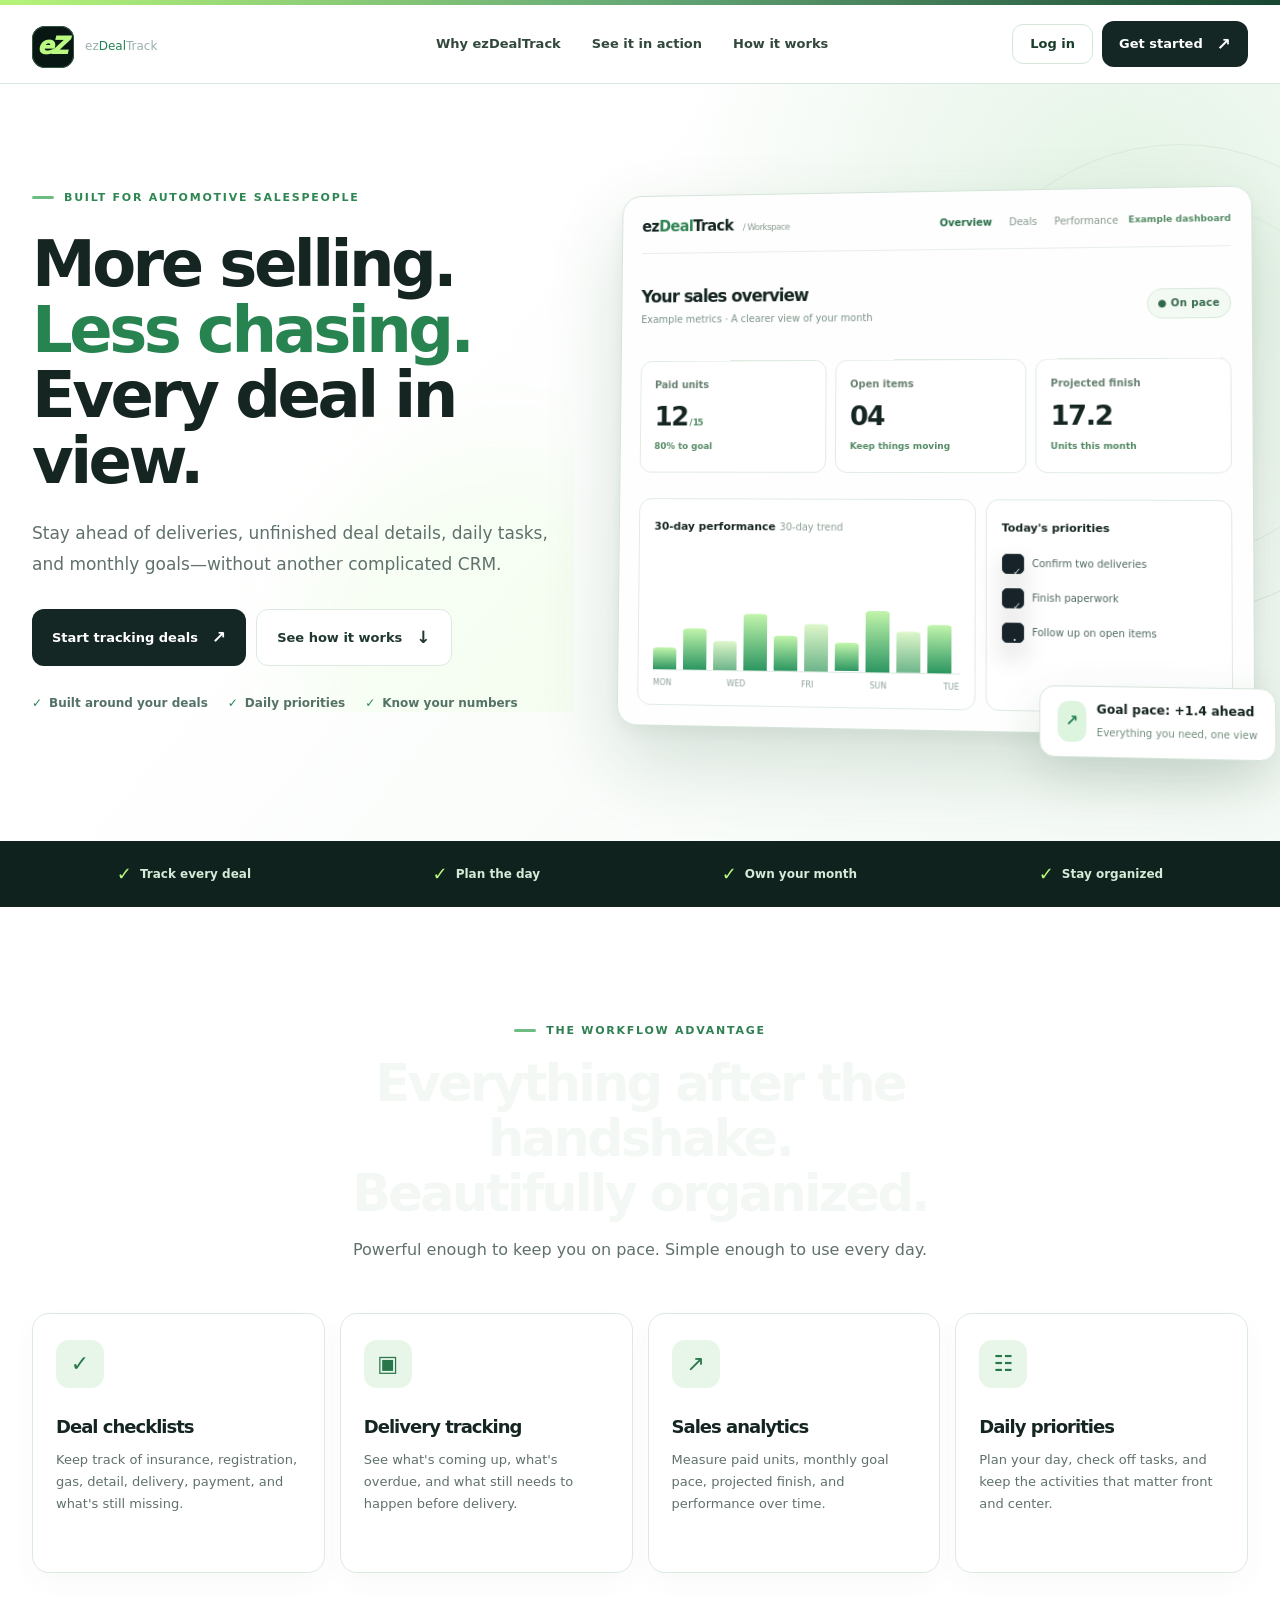
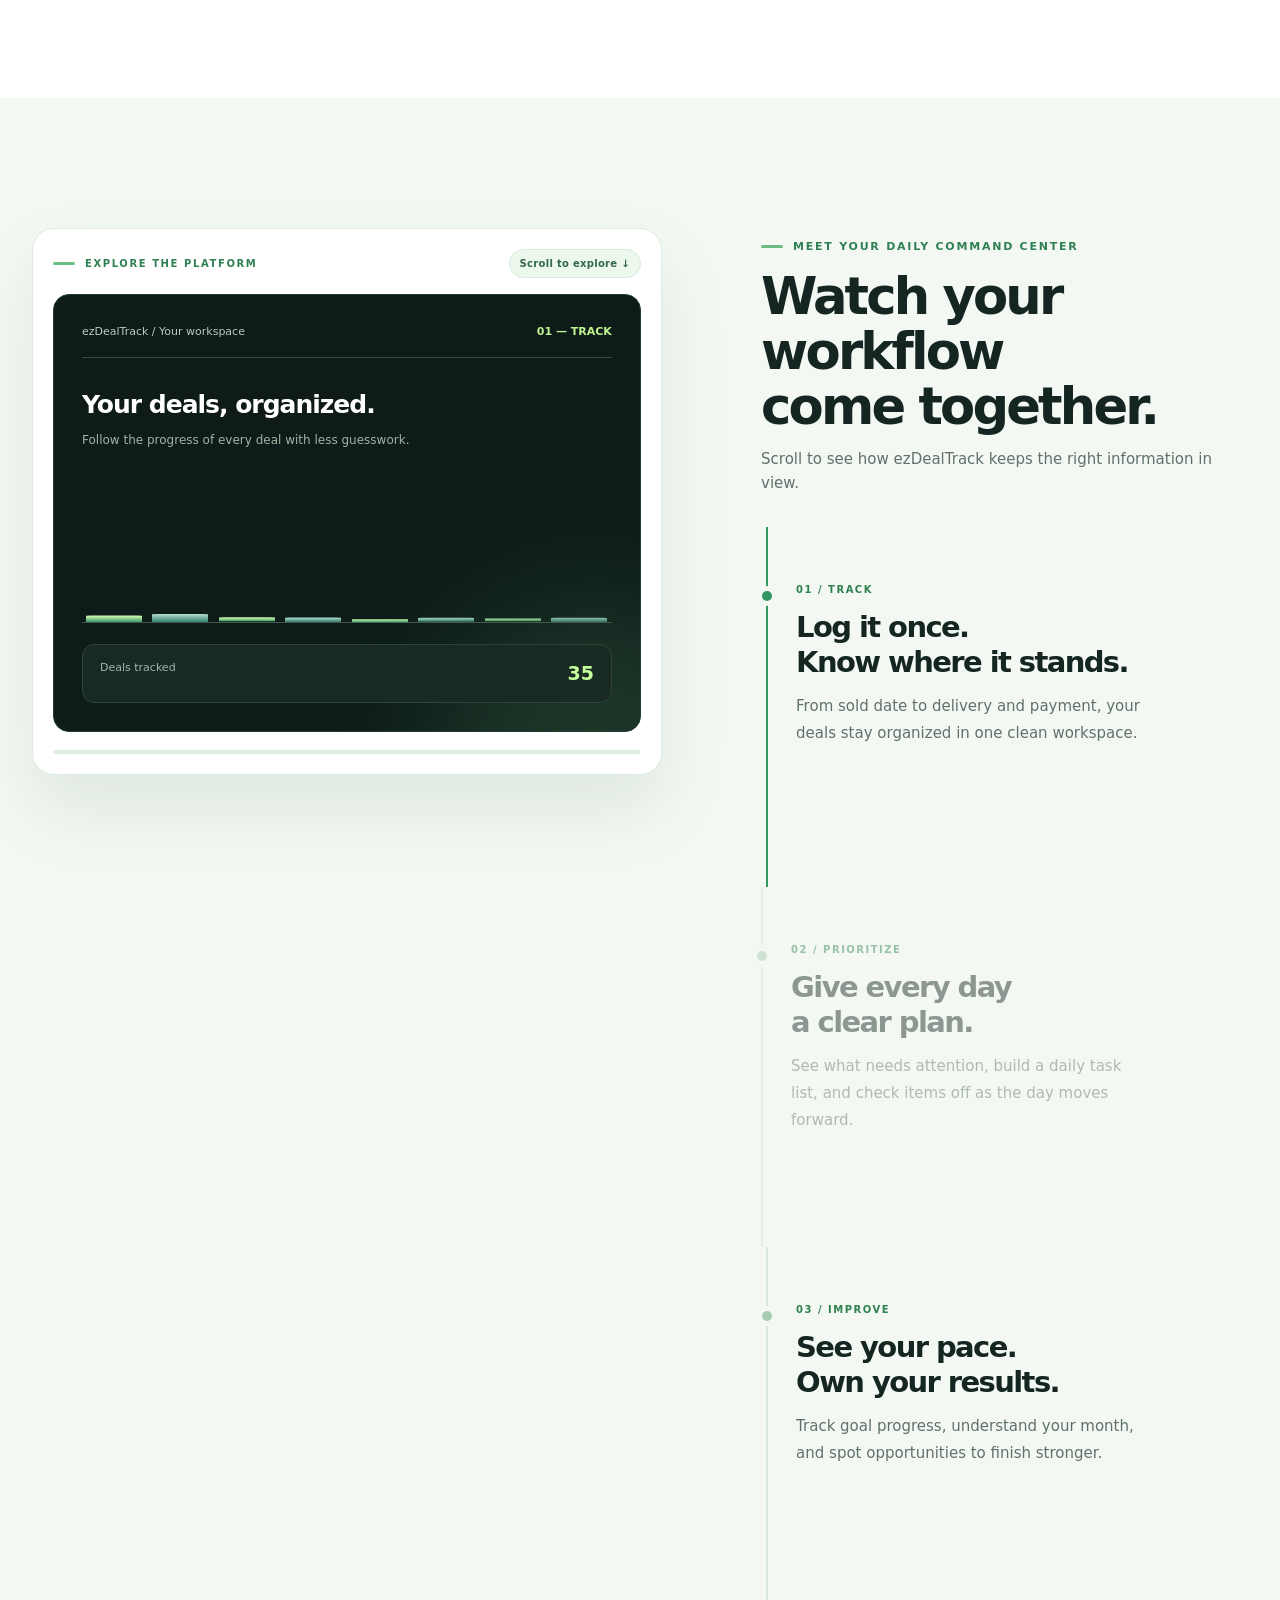
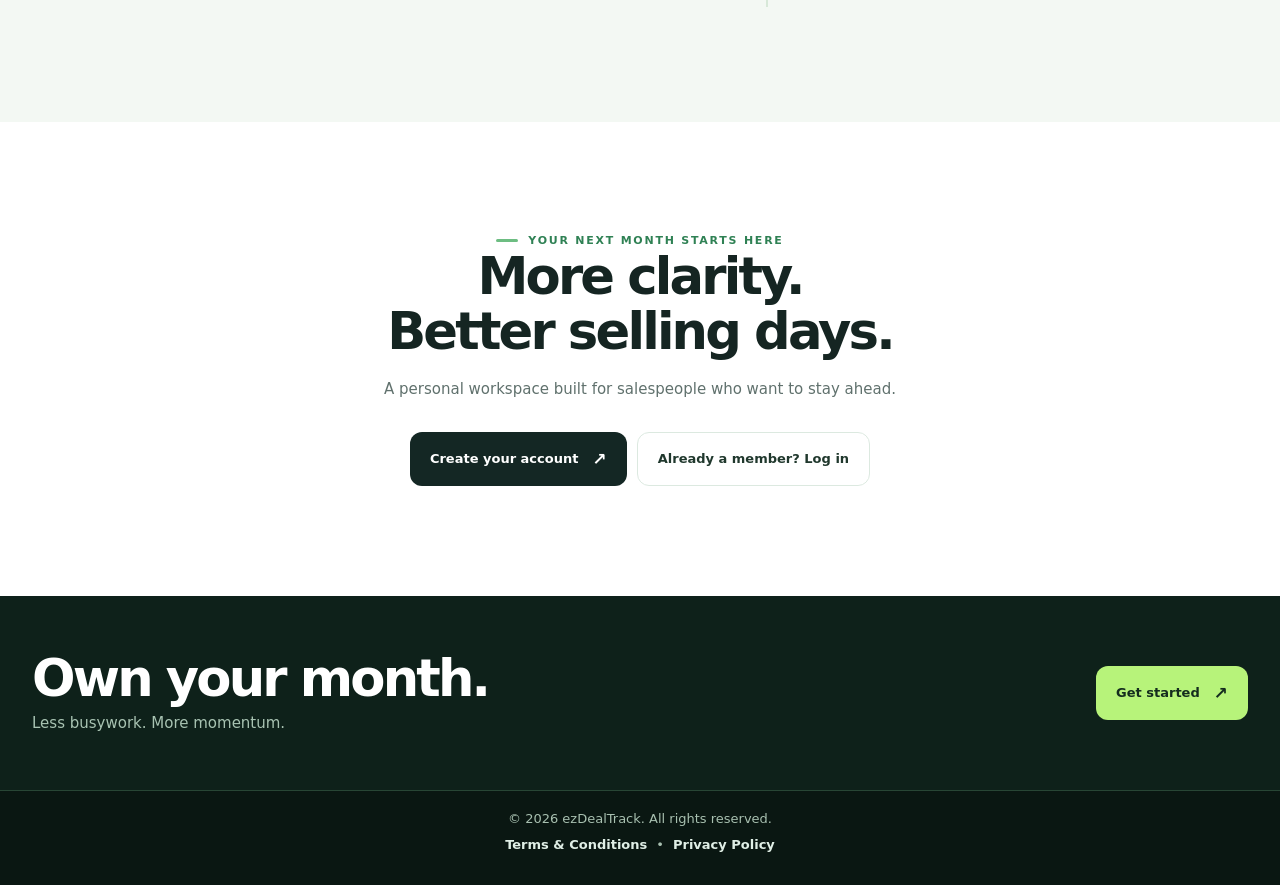
==== commit 999a16ea: "Replace public homepage with scroll-animated landing and real account access" ====
--- a/index.html
+++ b/index.html
@@ -910,7 +910,7 @@
       .card-actions button { flex: 1; }
     }
   
-    /* LexRunsAds-inspired direct-response front page refresh */
+    /* Original front page styles (superseded by landing v4) */
     html { scroll-behavior: smooth; }
 
     body {
@@ -997,8 +997,7 @@
       border-radius: 34px;
       background:
         linear-gradient(135deg, rgba(15, 23, 42, .94), rgba(30, 58, 138, .94)),
-        radial-gradient(circle at top right, rgba(255,255,255,.16), transparent 38%);
-      color: #fff;
+        radial-gradient(circle at top right, rgba(255,255,255,.16), transparent 38%);      color: #fff;
       box-shadow: 0 24px 60px rgba(15, 23, 42, .18);
       border: 1px solid rgba(255,255,255,.10);
     }
@@ -1997,8 +1996,7 @@
 
     .btn-dark {
       background: #f8fbff;
-      color: #111827;
-      border: 1px solid #dce5f2;
+      color: #111827;      border: 1px solid #dce5f2;
     }
 
     .btn-primary {
@@ -2418,8 +2416,9 @@
 
   </style>
   <link rel="stylesheet" href="/ezdealtrack-modern-v3.css" />
+  <link rel="stylesheet" href="/ezdealtrack-landing-v4.css" />
 </head>
-<body class="ez-v3-app">
+<body class="ez-v3-app ez-landing-mode">
   <main class="shell">
     <header class="topbar">
       <div class="brand-wrap">
@@ -2441,155 +2440,94 @@
       </div>
     </header>
 
-    <section class="auth-wrap" id="authView">
-      <div class="landing-hero">
-        <div class="hero-copy">
-          <div class="hero-label">Dealership Deal Management</div>
-          <h2>
-            <span>Your Deals.</span>
-            <span>Your Deliveries.</span>
-            <span>Your Month.</span>
-          </h2>
-          <p class="hero-lead">
-            Stay organized after the sale. Track what has been completed, what still needs attention,
-            and what has to happen before the deal is fully finalized.
-          </p>
-
-          <div class="hero-actions">
-            <a class="hero-button primary" href="#login-panel">Start Tracking Deals</a>
-            <a class="hero-button secondary" href="#why-it-works">Why It Helps</a>
-          </div>
-
-          <div class="trust-row">
-            <div>
-              <strong>Built apart from your CRM</strong>
-              <small>Simple enough to actually use every day.</small>
+    <section class="auth-wrap landing-v4" id="authView">
+<div class="topline"></div>
+<nav aria-label="Main navigation" class="nav"><div class="container nav-row">
+<a class="brand" href="#top"><span aria-hidden="true" class="mark">eZ</span><span>ez<em>Deal</em>Track</span></a>
+<div class="nav-links"><a href="#features">Why ezDealTrack</a><a href="#walkthrough">See it in action</a><a href="#how-it-works">How it works</a></div>
+<div class="nav-actions"><button class="nav-login" data-auth-open="login" type="button">Log in</button>
+<button class="action" data-auth-open="register" type="button">Get started <span aria-hidden="true" class="arrow">↗</span></button></div>
+</div></nav><div class="landing-main" id="top">
+<section class="hero"><div aria-hidden="true" class="orbit"></div><div class="container hero-grid">
+<div class="hero-copy"><div class="eyebrow">Built for automotive salespeople</div><h1>More selling.<br/><em>Less chasing.</em><br/>Every deal in view.</h1>
+<p class="lead">Stay ahead of deliveries, unfinished deal details, daily tasks, and monthly goals—without another complicated CRM.</p>
+<div class="cta"><button class="action" data-auth-open="register" type="button">Start tracking deals <span aria-hidden="true" class="arrow">↗</span></button>
+<a class="action secondary" href="#walkthrough">See how it works <span aria-hidden="true" class="arrow">↓</span></a></div>
+<div class="perks"><span>Built around your deals</span><span>Daily priorities</span><span>Know your numbers</span></div></div>
+<div class="hero-ui" id="heroVisual"><div class="dashboard">
+<div class="ui-top"><div class="ui-brand">ez<em>Deal</em>Track <span style="font-size:9px;color:#8b9b91;font-weight:500;margin-left:5px"> / Workspace</span></div><div class="ui-nav"><b>Overview</b><span>Deals</span><span>Performance</span></div><span class="sample-label">Example dashboard</span></div>
+<div class="ui-title"><div><h3>Your sales overview</h3><small>Example metrics · A clearer view of your month</small></div><span class="pill">● On pace</span></div>
+<div class="ui-kpis"><div class="ui-kpi"><span>Paid units</span><strong id="heroPaid">12<small> / 15</small></strong><small>80% to goal</small></div><div class="ui-kpi"><span>Open items</span><strong>04</strong><small>Keep things moving</small></div><div class="ui-kpi"><span>Projected finish</span><strong>17.2</strong><small>Units this month</small></div></div>
+<div class="ui-lower"><div class="ui-plot" id="heroChart"><b>30-day performance</b><span class="mini-note">30-day trend</span><div class="ui-chart"><i class="ui-bar" style="--h:32%"></i><i class="ui-bar" style="--h:61%"></i><i class="ui-bar" style="--h:44%"></i><i class="ui-bar" style="--h:86%"></i><i class="ui-bar" style="--h:54%"></i><i class="ui-bar" style="--h:74%"></i><i class="ui-bar" style="--h:45%"></i><i class="ui-bar" style="--h:99%"></i><i class="ui-bar" style="--h:67%"></i><i class="ui-bar" style="--h:80%"></i></div><div class="ui-days"><span>MON</span><span>WED</span><span>FRI</span><span>SUN</span><span>TUE</span></div></div>
+<div class="ui-tasks"><b>Today's priorities</b><div class="taskline"><span class="check">✓</span>Confirm two deliveries</div><div class="taskline"><span class="check">✓</span>Finish paperwork</div><div class="taskline"><span class="check">·</span>Follow up on open items</div></div></div>
+</div><div class="float-metric" id="heroFloat"><span class="float-icon">↗</span><div><strong>Goal pace: +1.4 ahead</strong><small>Everything you need, one view</small></div></div></div>
+</div></section>
+<div class="proof"><div class="container proof-grid"><div><i>✓</i> Track every deal</div><div><i>✓</i> Plan the day</div><div><i>✓</i> Own your month</div><div><i>✓</i> Stay organized</div></div></div>
+<section class="features" id="features"><div class="container"><div class="section-heading reveal"><div class="eyebrow" style="justify-content:center">The workflow advantage</div><h2>Everything after the handshake.<br/>Beautifully organized.</h2><p>Powerful enough to keep you on pace. Simple enough to use every day.</p></div>
+<div class="feature-grid"><article class="feature-card reveal"><div class="ico">✓</div><h3>Deal checklists</h3><p>Keep track of insurance, registration, gas, detail, delivery, payment, and what's still missing.</p></article><article class="feature-card reveal"><div class="ico">▣</div><h3>Delivery tracking</h3><p>See what's coming up, what's overdue, and what still needs to happen before delivery.</p></article><article class="feature-card reveal"><div class="ico">↗</div><h3>Sales analytics</h3><p>Measure paid units, monthly goal pace, projected finish, and performance over time.</p></article><article class="feature-card reveal"><div class="ico">☷</div><h3>Daily priorities</h3><p>Plan your day, check off tasks, and keep the activities that matter front and center.</p></article></div>
+</div></section>
+<section class="story" id="walkthrough"><div class="container story-grid">
+<div class="story-pin"><div class="story-top"><div class="eyebrow">Explore the platform</div><div class="pill">Scroll to explore ↓</div></div><div class="story-screen" id="storyScreen"><div class="screen-header"><span>ezDealTrack / Your workspace</span><b id="screenMode">01 — TRACK</b></div><div class="story-heading" id="screenTitle">Your deals, organized.</div><div class="story-sub" id="screenSubtitle">Follow the progress of every deal with less guesswork.</div><div class="story-graph" id="storyGraph"><i class="storybar" style="--h:55%"></i><i class="storybar" style="--h:88%"></i><i class="storybar" style="--h:62%"></i><i class="storybar" style="--h:100%"></i><i class="storybar" style="--h:70%"></i><i class="storybar" style="--h:85%"></i><i class="storybar" style="--h:66%"></i><i class="storybar" style="--h:96%"></i></div><div class="story-status"><span id="screenMetricLabel">Deals tracked</span><strong id="screenMetric">35</strong></div></div><div class="story-progress"><span id="storyProgress"></span></div></div>
+<div class="story-steps" id="how-it-works"><div class="story-intro reveal"><div class="eyebrow">Meet your daily command center</div><h2>Watch your workflow<br/>come together.</h2><p>Scroll to see how ezDealTrack keeps the right information in view.</p></div><div class="step active" data-step="0"><div class="step-label">01 / TRACK</div><h3>Log it once.<br/>Know where it stands.</h3><p>From sold date to delivery and payment, your deals stay organized in one clean workspace.</p></div><div class="step" data-step="1"><div class="step-label">02 / PRIORITIZE</div><h3>Give every day<br/>a clear plan.</h3><p>See what needs attention, build a daily task list, and check items off as the day moves forward.</p></div><div class="step" data-step="2"><div class="step-label">03 / IMPROVE</div><h3>See your pace.<br/>Own your results.</h3><p>Track goal progress, understand your month, and spot opportunities to finish stronger.</p></div></div>
+</div></section>
+<section class="ending" id="get-started"><div class="container reveal"><div class="eyebrow" style="justify-content:center">Your next month starts here</div><h2>More clarity.<br/>Better selling days.</h2><p>A personal workspace built for salespeople who want to stay ahead.</p><div class="cta"><button class="action" data-auth-open="register" type="button">Create your account <span aria-hidden="true" class="arrow">↗</span></button>
+<button class="action secondary" data-auth-open="login" type="button">Already a member? Log in</button></div></div></section>
+<section class="final"><div class="container final-row"><div><h2>Own your month.</h2><p>Less busywork. More momentum.</p></div><button class="action lime" data-auth-open="register" type="button">Get started <span aria-hidden="true" class="arrow">↗</span></button></div></section>
+</div>
+<dialog id="authDialog" class="ez-auth-dialog" aria-label="ezDealTrack account access">
+<button type="button" class="ez-auth-close" id="closeAuthDialog" aria-label="Close account form">×</button>
+<div class="panel auth-card" id="login-panel">
+<div class="auth-card-header">
+<div class="auth-card-badge">Secure Account Access</div>
+<h3>Access Your Workspace</h3>
+<p>Log in or create your account to manage sold deals, delivery steps, paid units, and monthly performance.</p>
+</div>
+<div class="auth-toggle">
+<button class="active" id="loginTab" type="button">Login</button>
+<button id="registerTab" type="button">Register</button>
+</div>
+<form class="form-grid" id="authForm">
+<div class="hidden" id="nameField">
+<label for="authName">Name</label>
+<input autocomplete="name" id="authName" maxlength="80" placeholder="Your name" type="text"/>
+</div>
+<div>
+<label for="authEmail">Email</label>
+<input autocomplete="email" id="authEmail" maxlength="254" placeholder="you@email.com" required="" type="email"/>
+</div>
+<div>
+<label for="authPassword">Password</label>
+<input autocomplete="current-password" id="authPassword" maxlength="128" minlength="8" placeholder="Minimum 8 characters" required="" type="password"/>
+</div>
+<div class="hidden" id="confirmPasswordField">
+<label for="authPasswordConfirm">Confirm Password</label>
+<input autocomplete="new-password" id="authPasswordConfirm" maxlength="128" minlength="8" placeholder="Type password again" type="password"/>
+</div>
+<div class="register-disclaimer hidden" id="registerDisclaimer">
+<strong>Important:</strong> Password reset is not available yet. Please save your password somewhere safe. If you forget your password, you may not be able to access this account or its saved deal data.
             </div>
-            <div>
-              <strong>Delivery checklist focused</strong>
-              <small>Know what is done and what is missing.</small>
-            </div>
-            <div>
-              <strong>Monthly paid unit tracking</strong>
-              <small>Keep your goal in front of you.</small>
-            </div>
-          </div>
-        </div>
-
-        <div class="panel auth-card" id="login-panel">
-          <div class="auth-card-header">
-            <div class="auth-card-badge">Secure Account Access</div>
-            <h3>Access Your Workspace</h3>
-            <p>Log in or create your account to manage sold deals, delivery steps, paid units, and monthly performance.</p>
-          </div>
-
-          <div class="auth-toggle">
-            <button type="button" id="loginTab" class="active">Login</button>
-            <button type="button" id="registerTab">Register</button>
-          </div>
-
-          <form id="authForm" class="form-grid">
-            <div id="nameField" class="hidden">
-              <label for="authName">Name</label>
-              <input type="text" id="authName" placeholder="Your name" maxlength="80" autocomplete="name" />
-            </div>
-
-            <div>
-              <label for="authEmail">Email</label>
-              <input type="email" id="authEmail" placeholder="you@email.com" maxlength="254" autocomplete="email" required />
-            </div>
-
-            <div>
-              <label for="authPassword">Password</label>
-              <input type="password" id="authPassword" placeholder="Minimum 8 characters" minlength="8" maxlength="128" autocomplete="current-password" required />
-            </div>
-
-            <div id="confirmPasswordField" class="hidden">
-              <label for="authPasswordConfirm">Confirm Password</label>
-              <input type="password" id="authPasswordConfirm" placeholder="Type password again" minlength="8" maxlength="128" autocomplete="new-password" />
-            </div>
-
-            <div id="registerDisclaimer" class="register-disclaimer hidden">
-              <strong>Important:</strong> Password reset is not available yet. Please save your password somewhere safe. If you forget your password, you may not be able to access this account or its saved deal data.
-            </div>
-
-            <label id="legalAgreementField" class="legal-agreement hidden">
-              <input type="checkbox" id="legalAgreement" />
-              <span>
+<label class="legal-agreement hidden" id="legalAgreementField">
+<input id="legalAgreement" type="checkbox"/>
+<span>
                 I have read and agree to the
-                <a href="/terms.html" target="_blank" rel="noopener">ezDealTrack Terms and Conditions</a>
+                <a href="/terms.html" rel="noopener" target="_blank">ezDealTrack Terms and Conditions</a>
                 and
-                <a href="/privacy.html" target="_blank" rel="noopener">Privacy Policy</a>.
+                <a href="/privacy.html" rel="noopener" target="_blank">Privacy Policy</a>.
                 I understand that password recovery may not be available, ezDealTrack should not be used as the sole permanent record of important business data, and free access is not guaranteed indefinitely.
               </span>
-            </label>
-
-            <button type="submit" class="btn-primary auth-submit" id="authSubmit">Login</button>
-            <div class="status-msg" id="authMsg"></div>
-          </form>
-        </div>
-      </div>
-
-      <section class="why-section" id="why-it-works">
-        <div class="section-heading">
-          <div class="section-kicker">Why Salespeople Use It</div>
-          <h2>Because sold does not always mean finished.</h2>
-          <p>
-            Your CRM holds the customer record. ezDealTrack keeps your personal deal workflow clean,
-            consistent, and easy to review at a glance.
-          </p>
-        </div>
-
-        <div class="why-grid">
-          <article class="why-card">
-            <span class="why-number">01</span>
-            <h3>No more mental notes</h3>
-            <p>Stop relying on memory, sticky notes, or scattered reminders. Every deal has a clear checklist for what has been handled and what still needs to be done.</p>
-          </article>
-
-          <article class="why-card">
-            <span class="why-number">02</span>
-            <h3>Built around finalizing deals</h3>
-            <p>Insurance, gas, registration, inspection, detail, delivery, and paid status are all visible so nothing gets lost after the customer says yes.</p>
-          </article>
-
-          <article class="why-card">
-            <span class="why-number">03</span>
-            <h3>Separate from the CRM</h3>
-            <p>This is your personal control center. It does not replace the CRM — it gives you a faster daily view of what you need to move across the finish line.</p>
-          </article>
-
-          <article class="why-card">
-            <span class="why-number">04</span>
-            <h3>Know your month</h3>
-            <p>Track sold units, delivered units, pending deals, open items, and paid units so your goal is always clear without digging through reports.</p>
-          </article>
-        </div>
-      </section>
-
-      <section class="numbers-section">
-        <div class="numbers-card">
-          <strong>1 place</strong>
-          <span>for your active sold deals</span>
-        </div>
-        <div class="numbers-card">
-          <strong>7 checkpoints</strong>
-          <span>to keep the deal moving</span>
-        </div>
-        <div class="numbers-card">
-          <strong>0 guesswork</strong>
-          <span>when reviewing what needs attention</span>
-        </div>
-      </section>
-    </section>
-
+</label>
+<button class="btn-primary auth-submit" id="authSubmit" type="submit">Login</button>
+<div class="status-msg" id="authMsg"></div>
+</form>
+</div>
+</dialog>
+</section>
     <section class="dashboard hidden" id="appView">
       <nav class="workspace-tabs" aria-label="Workspace sections">
         <a href="#commandCenter">Overview</a>
         <a href="#dealEditorSection">Add / Edit Deal</a>
         <a href="#soldDealsSection">Sold Deals</a>
       </nav>
-
 
       <section class="command-center" id="commandCenter">
         <section class="command-hero">
@@ -2792,9 +2730,7 @@
     </section>
 
     <footer class="site-credit">
-      <div>
-        Platform Design By <a href="https://LexRunsAds.com" target="_blank" rel="noopener">LexRunsAds.com</a>
-      </div>
+      <div>© 2026 ezDealTrack. All rights reserved.</div>
       <div class="legal-footer-links">
         <a href="/terms.html">Terms &amp; Conditions</a>
         <span>•</span>
@@ -3059,8 +2995,7 @@
       ].filter(x => x[1] > 0);
       const list = document.getElementById("priorityList");
       const total = items.reduce((s,x)=>s+x[1],0);
-      document.getElementById("priorityBadge").textContent = total ? `${total} items` : "Clear";
-      list.innerHTML = items.length ? items.map(([title,count,sub]) => `<div class="priority-item"><div><strong>${escapeHtml(title)}</strong><span>${escapeHtml(sub)}</span></div><div class="priority-count">${count}</div></div>`).join("") : `<div class="task-empty">You're clear right now. Keep the board clean and go create the next opportunity.</div>`;
+      document.getElementById("priorityBadge").textContent = total ? `${total} items` : "Clear";      list.innerHTML = items.length ? items.map(([title,count,sub]) => `<div class="priority-item"><div><strong>${escapeHtml(title)}</strong><span>${escapeHtml(sub)}</span></div><div class="priority-count">${count}</div></div>`).join("") : `<div class="task-empty">You're clear right now. Keep the board clean and go create the next opportunity.</div>`;
     }
 
     function renderUpcomingDeliveries() {
@@ -3306,6 +3241,9 @@
     }
 
     function showLoggedIn() {
+      document.body.classList.remove("ez-landing-mode");
+      const authDialog = document.getElementById("authDialog");
+      if (authDialog?.open) authDialog.close();
       authView.classList.add("hidden");
       appView.classList.remove("hidden");
       loggedInActions.classList.remove("hidden");
@@ -3315,6 +3253,7 @@
     }
 
     function showLoggedOut() {
+      document.body.classList.add("ez-landing-mode");
       authView.classList.remove("hidden");
       appView.classList.add("hidden");
       loggedInActions.classList.add("hidden");
@@ -3624,5 +3563,45 @@
 })();
 </script>
 
+<script>
+(function(){
+  const dialog = document.getElementById("authDialog");
+  if (!dialog) return;
+  function openAuth(mode){
+    setAuthMode(mode === "register" ? "register" : "login");
+    if (!dialog.open) dialog.showModal();
+    document.getElementById("authEmail")?.focus({preventScroll:true});
+  }
+  document.querySelectorAll("#authView [data-auth-open]").forEach(button => {
+    button.addEventListener("click", () => openAuth(button.dataset.authOpen));
+  });
+  document.getElementById("closeAuthDialog")?.addEventListener("click", () => dialog.close());
+  dialog.addEventListener("click", (event) => { if (event.target === dialog) dialog.close(); });
+})();
+</script>
+
+<script>
+(function(){
+  const reduced=window.matchMedia('(prefers-reduced-motion: reduce)').matches;
+  const revealEls=[...document.querySelectorAll('.reveal')];
+  if(reduced){revealEls.forEach(el=>el.classList.add('visible'));document.querySelectorAll('.storybar,.ui-bar').forEach(x=>x.style.transform='scaleY(1)');return;}
+  const revealObserver=new IntersectionObserver((entries)=>entries.forEach(e=>{if(e.isIntersecting){e.target.classList.add('visible');revealObserver.unobserve(e.target)}}),{threshold:.12,rootMargin:'0px 0px -35px 0px'});
+  revealEls.forEach(x=>revealObserver.observe(x));
+  const steps=[...document.querySelectorAll('.step')], story=document.querySelector('.story'), storyBars=[...document.querySelectorAll('.storybar')], heroBars=[...document.querySelectorAll('.ui-bar')];
+  const stage=[
+    {tag:'01 — TRACK',title:'Your deals, organized.',sub:'Follow the progress of every deal with less guesswork.',label:'Deals tracked',value:35},
+    {tag:'02 — PRIORITIZE',title:'Your day, simplified.',sub:'The next important action is always clear.',label:'Tasks completed',value:'4 / 5'},
+    {tag:'03 — IMPROVE',title:'Your progress, visible.',sub:'Know your pace and stay focused on the goal.',label:'Projected units',value:17.2}
+  ];
+  let current=-1,scheduled=false;
+  function setStage(i){if(i===current)return;current=i;steps.forEach((s,j)=>s.classList.toggle('active',j===i));const x=stage[i];document.getElementById('screenMode').textContent=x.tag;document.getElementById('screenTitle').textContent=x.title;document.getElementById('screenSubtitle').textContent=x.sub;document.getElementById('screenMetricLabel').textContent=x.label;document.getElementById('screenMetric').textContent=x.value;}
+  function clamp(v){return Math.min(1,Math.max(0,v))}
+  function update(){scheduled=false;const vh=window.innerHeight;const hero=document.getElementById('heroVisual').getBoundingClientRect();const h=clamp((vh-hero.top)/(vh+hero.height));heroBars.forEach((b,i)=>{b.style.transform=`scaleY(${Math.max(.06,Math.min(1,.13+h*.93-i*.009))})`});document.getElementById('heroFloat').style.setProperty('--float-y',(-20*h).toFixed(1)+'px');
+    let chosen=0;let best=Infinity;steps.forEach((s,i)=>{const r=s.getBoundingClientRect();const d=Math.abs(r.top + r.height*.4 - vh*.52);if(d<best){best=d;chosen=i}});setStage(chosen);
+    const r=story.getBoundingClientRect();const p=clamp((vh*.4-r.top)/Math.max(1,r.height-vh*.65));document.getElementById('storyProgress').style.width=(p*100).toFixed(1)+'%';storyBars.forEach((b,i)=>{b.style.transform=`scaleY(${Math.max(.03,Math.min(1,p*1.42+.08-i*.018))})`});}
+  function schedule(){if(document.body.classList.contains("ez-landing-mode") && !scheduled){scheduled=true;requestAnimationFrame(update)}}
+  window.addEventListener('scroll',schedule,{passive:true});window.addEventListener('resize',schedule);schedule();
+})();
+</script>
 </body>
-</html>
+</html>
--- a/ezdealtrack-landing-v4.css
+++ b/ezdealtrack-landing-v4.css
@@ -0,0 +1,251 @@
+body.ez-landing-mode .landing-v4 {--ink:#152522;--muted:#60716d;--green:#17653e;--lime:#b7f37a;--line:#dce9e0;--bg:#f7faf7;--dark:#0d1718;--ease:cubic-bezier(.18,.84,.25,1)}
+body.ez-landing-mode .landing-v4 * {box-sizing:border-box}
+html:has(body.ez-landing-mode) {scroll-behavior:smooth}
+body.ez-landing-mode {margin:0;font:15px/1.55 Inter,ui-sans-serif,system-ui,-apple-system,BlinkMacSystemFont,"Segoe UI",sans-serif;color:var(--ink);background:#fff;overflow-x:hidden}
+body.ez-landing-mode .landing-v4 a {color:inherit;text-decoration:none}
+body.ez-landing-mode .landing-v4 button {font:inherit}
+body.ez-landing-mode .landing-v4 button:focus-visible, body.ez-landing-mode .landing-v4 a:focus-visible {outline:3px solid #4cbb76;outline-offset:3px}
+body.ez-landing-mode .landing-v4 .container {max-width:1280px;padding:0 32px;margin:auto}
+body.ez-landing-mode .landing-v4 .eyebrow {font-size:11px;font-weight:800;letter-spacing:.16em;text-transform:uppercase;color:#2f8154;display:flex;gap:10px;align-items:center}
+body.ez-landing-mode .landing-v4 .eyebrow::before {content:"";width:22px;height:3px;border-radius:4px;background:#6dbd82}
+body.ez-landing-mode .landing-v4 h1, body.ez-landing-mode .landing-v4 h2, body.ez-landing-mode .landing-v4 h3, body.ez-landing-mode .landing-v4 p {margin-top:0}
+body.ez-landing-mode .landing-v4 h1, body.ez-landing-mode .landing-v4 h2, body.ez-landing-mode .landing-v4 h3 {letter-spacing:-.055em}
+body.ez-landing-mode .landing-v4 h1 {font-weight:840;line-height:1.03;font-size:clamp(43px,5vw,79px)}
+body.ez-landing-mode .landing-v4 h2 {font-size:clamp(34px,4vw,58px);line-height:1.07;font-weight:810}
+body.ez-landing-mode .landing-v4 h3 {font-size:20px;line-height:1.2}
+body.ez-landing-mode .landing-v4 p {color:var(--muted)}
+body.ez-landing-mode .landing-v4 .action {display:inline-flex;align-items:center;gap:14px;background:#142724;color:#fff;border-radius:12px;padding:14px 20px;font-size:13px;font-weight:800;transition:transform .25s,background .25s}
+body.ez-landing-mode .landing-v4 .action:hover {transform:translateY(-2px);background:#22553c}
+body.ez-landing-mode .landing-v4 .action.lime {background:var(--lime);color:#142c1e}
+body.ez-landing-mode .landing-v4 .action.secondary {background:#fff;color:#20382d;border:1px solid var(--line)}
+body.ez-landing-mode .landing-v4 .action .arrow {font-size:17px}
+body.ez-landing-mode .landing-v4 .topline {height:5px;background:linear-gradient(90deg,#b6f478,#66a876,#174631)}
+body.ez-landing-mode .landing-v4 .nav {position:sticky;top:0;z-index:50;border-bottom:1px solid rgba(204,224,212,.75);background:rgba(255,255,255,.91);backdrop-filter:blur(18px)}
+body.ez-landing-mode .landing-v4 .nav-row {height:78px;display:flex;align-items:center;justify-content:space-between;gap:22px}
+body.ez-landing-mode .landing-v4 .brand {display:flex;align-items:center;gap:11px;font-size:24px;font-weight:850;letter-spacing:-1.3px}
+body.ez-landing-mode .landing-v4 .mark {height:42px;width:42px;display:grid;place-items:center;border-radius:13px;background:#091714;color:#bafa80;font-size:24px;font-style:italic;font-weight:950;letter-spacing:-3px;padding-right:4px;box-shadow:inset 0 0 0 1px #33563f}
+body.ez-landing-mode .landing-v4 .brand em {color:#258153;font-style:normal}
+body.ez-landing-mode .landing-v4 .nav-links {display:flex;gap:31px;color:#33483d;font-size:13px;font-weight:680}
+body.ez-landing-mode .landing-v4 .nav-actions {display:flex;gap:9px;align-items:center}
+body.ez-landing-mode .landing-v4 .nav-actions .action {padding:10px 17px}
+body.ez-landing-mode .landing-v4 .pill {border:1px solid #d9e9de;color:#34674a;background:#f2faf3;border-radius:99px;padding:6px 10px;font-size:10px;font-weight:800;letter-spacing:.03em}
+body.ez-landing-mode .landing-v4 .hero {position:relative;overflow:hidden;background:radial-gradient(circle at 88% 17%,#e4f3e5 0,transparent 34%),linear-gradient(130deg,#fff 30%,#f4faf5 100%)}
+body.ez-landing-mode .landing-v4 .hero-grid {display:grid;grid-template-columns:minmax(0,.92fr) minmax(460px,1.08fr);gap:38px;align-items:center;padding-top:88px;padding-bottom:112px;min-height:690px}
+body.ez-landing-mode .landing-v4 .hero-copy {position:relative;z-index:3}
+body.ez-landing-mode .landing-v4 .hero-copy h1 {margin:26px 0 23px}
+body.ez-landing-mode .landing-v4 .hero-copy h1 em {font-style:normal;color:#2d8753}
+body.ez-landing-mode .landing-v4 .hero-copy .lead {font-size:17px;max-width:525px;line-height:1.8}
+body.ez-landing-mode .landing-v4 .cta {display:flex;gap:10px;flex-wrap:wrap;margin-top:30px}
+body.ez-landing-mode .landing-v4 .perks {display:flex;gap:20px;flex-wrap:wrap;margin-top:28px;color:#557267;font-size:12px;font-weight:650}
+body.ez-landing-mode .landing-v4 .perks span::before {content:"✓";font-weight:900;margin-right:7px;color:#268852}
+body.ez-landing-mode .landing-v4 .orbit {position:absolute;width:470px;height:470px;border:1px solid #dbeadc;border-radius:50%;right:-135px;top:60px;pointer-events:none}
+body.ez-landing-mode .landing-v4 .orbit:after {content:"";position:absolute;inset:55px;border:1px solid #e1eee1;border-radius:50%}
+body.ez-landing-mode .landing-v4 .hero-ui {position:relative;z-index:2;transform:perspective(1300px) rotateY(-5deg) rotateX(2deg);transition:transform .7s var(--ease);will-change:transform}
+body.ez-landing-mode .landing-v4 .hero-ui:hover {transform:perspective(1300px) rotateY(-1deg) rotateX(0deg)}
+body.ez-landing-mode .landing-v4 .dashboard {padding:20px;border-radius:20px;background:#fdfefd;border:1px solid #d4e4d9;box-shadow:0 35px 80px rgba(17,73,38,.16),0 7px 20px rgba(17,73,38,.05);overflow:hidden}
+body.ez-landing-mode .landing-v4 .ui-top {display:flex;align-items:center;justify-content:space-between;border-bottom:1px solid #e7eee8;padding-bottom:15px;margin-bottom:18px}
+body.ez-landing-mode .landing-v4 .ui-brand {font-weight:840;letter-spacing:-.6px}
+body.ez-landing-mode .landing-v4 .ui-brand em {font-style:normal;color:#318453}
+body.ez-landing-mode .landing-v4 .ui-nav {display:flex;gap:17px;color:#87988f;font-size:10px}
+body.ez-landing-mode .landing-v4 .ui-nav b {color:#226a43}
+body.ez-landing-mode .landing-v4 .ui-title {display:flex;align-items:center;justify-content:space-between;margin-bottom:16px}
+body.ez-landing-mode .landing-v4 .ui-title h3 {font-size:17px;margin:0}
+body.ez-landing-mode .landing-v4 .ui-title small {color:#7c9387;font-size:10px}
+body.ez-landing-mode .landing-v4 .ui-kpis {display:grid;grid-template-columns:repeat(3,minmax(0,1fr));gap:9px}
+body.ez-landing-mode .landing-v4 .ui-kpi {padding:16px 14px;border:1px solid #e0ebe2;border-radius:12px;background:#fff}
+body.ez-landing-mode .landing-v4 .ui-kpi span {display:block;color:#678071;font-size:10px;font-weight:700}
+body.ez-landing-mode .landing-v4 .ui-kpi strong {display:block;font-size:27px;letter-spacing:-1.5px;line-height:1.25;margin-top:8px}
+body.ez-landing-mode .landing-v4 .ui-kpi small {color:#548a65;font-weight:650;font-size:9px}
+body.ez-landing-mode .landing-v4 .ui-lower {display:grid;grid-template-columns:1.42fr 1fr;gap:10px;margin-top:10px}
+body.ez-landing-mode .landing-v4 .ui-plot, body.ez-landing-mode .landing-v4 .ui-tasks {border:1px solid #e0ebe2;border-radius:13px;padding:15px;background:#fff;min-width:0}
+body.ez-landing-mode .landing-v4 .ui-plot b, body.ez-landing-mode .landing-v4 .ui-tasks b {font-size:11px}
+body.ez-landing-mode .landing-v4 .ui-plot .mini-note {font-size:10px;color:#8aa092;margin-left:4px}
+body.ez-landing-mode .landing-v4 .ui-chart {height:134px;display:flex;gap:7px;align-items:end;padding:17px 0 0;border-bottom:1px solid #dcebe1}
+body.ez-landing-mode .landing-v4 .ui-bar {flex:1;min-width:0;max-width:24px;height:var(--h);background:linear-gradient(#c2f5ac,#2c9661);border-radius:5px 5px 0 0;transform-origin:bottom;transform:scaleY(var(--grow,.7));transition:transform .16s linear}
+body.ez-landing-mode .landing-v4 .ui-bar:nth-child(3n) {background:linear-gradient(#def7cb,#6eb58a)}
+body.ez-landing-mode .landing-v4 .ui-days {display:flex;justify-content:space-between;color:#8ba199;font-size:8px;padding-top:7px}
+body.ez-landing-mode .landing-v4 .taskline {display:flex;align-items:center;gap:8px;margin-top:14px;font-size:10px;color:#506960}
+body.ez-landing-mode .landing-v4 .check {height:16px;width:16px;border-radius:5px;display:grid;place-items:center;background:#e6f8e8;color:#24764c;font-size:10px;font-weight:900;flex-shrink:0}
+body.ez-landing-mode .landing-v4 .taskline:nth-child(4) .check {background:#f3f5f3;color:#9aaa9f}
+body.ez-landing-mode .landing-v4 .float-metric {position:absolute;right:-20px;bottom:-33px;border:1px solid #d7e6db;border-radius:15px;background:white;padding:13px 17px;box-shadow:0 18px 47px #204c2b22;display:flex;gap:10px;align-items:center;transform:translateY(var(--float-y,0px));transition:transform .2s linear}
+body.ez-landing-mode .landing-v4 .float-icon {border-radius:11px;background:#ddf5df;padding:8px;color:#258150;font-weight:900}
+body.ez-landing-mode .landing-v4 .float-metric strong {display:block;font-size:12px}
+body.ez-landing-mode .landing-v4 .float-metric small {font-size:10px;color:#718e7b}
+body.ez-landing-mode .landing-v4 .proof {background:#10221d;color:white;padding:19px 0}
+body.ez-landing-mode .landing-v4 .proof-grid {display:flex;align-items:center;justify-content:space-around;gap:12px;flex-wrap:wrap}
+body.ez-landing-mode .landing-v4 .proof-grid div {display:flex;gap:8px;align-items:center;font-size:12px;font-weight:680;color:#d4ebd9}
+body.ez-landing-mode .landing-v4 .proof-grid i {font-style:normal;color:#bafa80;font-size:18px}
+body.ez-landing-mode .landing-v4 .section-heading {text-align:center;max-width:710px;margin:0 auto 50px}
+body.ez-landing-mode .landing-v4 .section-heading h2 {margin:17px 0}
+body.ez-landing-mode .landing-v4 .section-heading p {font-size:16px}
+body.ez-landing-mode .landing-v4 .features {padding:115px 0 125px}
+body.ez-landing-mode .landing-v4 .feature-grid {display:grid;grid-template-columns:repeat(4,minmax(0,1fr));gap:15px}
+body.ez-landing-mode .landing-v4 .feature-card {border:1px solid var(--line);border-radius:17px;background:#fff;padding:26px 23px;min-height:260px;box-shadow:0 10px 25px rgba(27,80,40,.03);transition:transform .6s var(--ease),opacity .6s var(--ease),border .2s,box-shadow .3s}
+body.ez-landing-mode .landing-v4 .feature-card:hover {border-color:#8bbd9a;box-shadow:0 20px 35px #2e775318;transform:translateY(-5px)!important}
+body.ez-landing-mode .landing-v4 .feature-card .ico {display:grid;place-items:center;border-radius:13px;width:48px;height:48px;background:#e7f6e8;color:#28764a;font-size:22px;margin-bottom:28px}
+body.ez-landing-mode .landing-v4 .feature-card h3 {margin:0 0 11px;font-size:18px}
+body.ez-landing-mode .landing-v4 .feature-card p {font-size:13px;line-height:1.7}
+body.ez-landing-mode .landing-v4 .reveal {opacity:0;transform:translateY(38px);filter:blur(4px);transition:opacity .8s var(--ease),transform .8s var(--ease),filter .8s var(--ease)}
+body.ez-landing-mode .landing-v4 .reveal.visible {opacity:1;transform:translateY(0);filter:blur(0)}
+body.ez-landing-mode .landing-v4 .feature-card.reveal:nth-child(2) {transition-delay:.07s}
+body.ez-landing-mode .landing-v4 .feature-card.reveal:nth-child(3) {transition-delay:.14s}
+body.ez-landing-mode .landing-v4 .feature-card.reveal:nth-child(4) {transition-delay:.21s}
+body.ez-landing-mode .landing-v4 .story {background:#f3f8f3;padding:130px 0 115px;overflow:clip}
+body.ez-landing-mode .landing-v4 .story-grid {display:grid;grid-template-columns:minmax(0,1.12fr) minmax(280px,.88fr);gap:7.5%;align-items:start}
+body.ez-landing-mode .landing-v4 .story-pin {position:sticky;top:118px;padding:20px;border:1px solid #dfebdf;border-radius:22px;background:#fff;box-shadow:0 35px 70px #1b513918}
+body.ez-landing-mode .landing-v4 .story-top {display:flex;align-items:center;justify-content:space-between;gap:12px}
+body.ez-landing-mode .landing-v4 .story-top .eyebrow {font-size:10px}
+body.ez-landing-mode .landing-v4 .story-top .pill {background:#edf8ed}
+body.ez-landing-mode .landing-v4 .story-screen {margin-top:16px;background:#0e1b19;border:1px solid #203f32;border-radius:16px;padding:28px;min-height:400px;color:#fff;position:relative;overflow:hidden}
+body.ez-landing-mode .landing-v4 .story-screen:after {content:"";position:absolute;width:330px;height:330px;right:-120px;bottom:-200px;border-radius:50%;background:#315a3d;filter:blur(65px);opacity:.45;pointer-events:none}
+body.ez-landing-mode .landing-v4 .screen-header {display:flex;justify-content:space-between;color:#b5cebd;font-size:11px;border-bottom:1px solid #344a3d;padding-bottom:17px}
+body.ez-landing-mode .landing-v4 .screen-header b {color:#bdf58e}
+body.ez-landing-mode .landing-v4 .story-heading {font-size:25px;font-weight:800;letter-spacing:-1px;margin:28px 0 6px}
+body.ez-landing-mode .landing-v4 .story-sub {font-size:12px;color:#9eb5a3;margin-bottom:23px}
+body.ez-landing-mode .landing-v4 .story-graph {height:150px;display:flex;align-items:end;gap:10px;padding:0 4px 0;border-bottom:1px solid #45584c}
+body.ez-landing-mode .landing-v4 .storybar {flex:1;border-radius:5px 5px 0 0;background:linear-gradient(#d7ffaf,#3d9c6e);height:var(--h);transform:scaleY(var(--progress,.15));transform-origin:bottom;transition:transform .15s linear}
+body.ez-landing-mode .landing-v4 .storybar:nth-child(2n) {background:linear-gradient(#b3dfd2,#2f7f6c)}
+body.ez-landing-mode .landing-v4 .story-status {position:relative;z-index:1;margin-top:21px;padding:14px 17px;display:flex;justify-content:space-between;gap:12px;background:#192a25;border:1px solid #2c4636;border-radius:12px}
+body.ez-landing-mode .landing-v4 .story-status span {color:#a4b7aa;font-size:11px}
+body.ez-landing-mode .landing-v4 .story-status strong {color:#c5ff9a;font-size:19px}
+body.ez-landing-mode .landing-v4 .story-steps {padding:0 0 0 8px}
+body.ez-landing-mode .landing-v4 .story-intro {margin:10px 0 32px}
+body.ez-landing-mode .landing-v4 .story-intro h2 {margin:14px 0 15px}
+body.ez-landing-mode .landing-v4 .step {min-height:360px;border-left:2px solid #d7e8d8;padding:55px 15px 40px 28px;position:relative;opacity:.46;transition:opacity .5s,transform .5s;transform:translateX(0)}
+body.ez-landing-mode .landing-v4 .step::before {content:"";position:absolute;left:-6px;top:64px;width:10px;height:10px;border-radius:50%;background:#a6cbb1;box-shadow:0 0 0 5px #f3f8f3}
+body.ez-landing-mode .landing-v4 .step.active {opacity:1;transform:translateX(5px);border-left-color:#359960}
+body.ez-landing-mode .landing-v4 .step.active::before {background:#329660}
+body.ez-landing-mode .landing-v4 .step-label {font-size:10px;letter-spacing:.15em;color:#2f8250;font-weight:850}
+body.ez-landing-mode .landing-v4 .step h3 {font-size:29px;margin:13px 0 13px}
+body.ez-landing-mode .landing-v4 .step p {font-size:15px;line-height:1.8;max-width:360px}
+body.ez-landing-mode .landing-v4 .story-progress {height:4px;background:#e0eee2;border-radius:9px;margin-top:18px;overflow:hidden}
+body.ez-landing-mode .landing-v4 .story-progress>span {display:block;height:100%;width:0%;background:#238a53;transition:width .15s linear}
+body.ez-landing-mode .landing-v4 .ending {padding:110px 0;text-align:center;background:#fff}
+body.ez-landing-mode .landing-v4 .ending h2 {margin-bottom:20px}
+body.ez-landing-mode .landing-v4 .ending .cta {justify-content:center}
+body.ez-landing-mode .landing-v4 .final {padding:55px 0;background:#0e211a;color:#fff}
+body.ez-landing-mode .landing-v4 .final-row {display:flex;justify-content:space-between;gap:25px;align-items:center}
+body.ez-landing-mode .landing-v4 .final h2 {margin:0 0 6px;color:#fff}
+body.ez-landing-mode .landing-v4 .final p {color:#a8c3b2;margin:0}
+body.ez-landing-mode .landing-v4 .footer {padding:30px 0;border-top:1px solid #284635;background:#0a1712;color:#9cb4a5}
+body.ez-landing-mode .landing-v4 .foot-row {display:flex;justify-content:space-between;gap:12px;flex-wrap:wrap;font-size:12px}
+body.ez-landing-mode .landing-v4 .preview-tag {position:fixed;right:15px;bottom:15px;z-index:60;padding:9px 13px;border:1px solid #beefc7;background:#eaf9e8d9;color:#21663b;backdrop-filter:blur(12px);border-radius:99px;font-size:10px;font-weight:800;box-shadow:0 5px 30px #0000000d}
+@media (max-width:1000px) {
+body.ez-landing-mode .landing-v4 .hero-grid {grid-template-columns:1fr;padding-top:65px;gap:43px}
+body.ez-landing-mode .landing-v4 .hero-copy {max-width:690px}
+body.ez-landing-mode .landing-v4 .hero-ui {max-width:730px;margin:auto}
+body.ez-landing-mode .landing-v4 .feature-grid {grid-template-columns:repeat(2,minmax(0,1fr))}
+body.ez-landing-mode .landing-v4 .story-grid {gap:4%;grid-template-columns:1fr 1fr}
+body.ez-landing-mode .landing-v4 .story-screen {padding:17px}
+body.ez-landing-mode .landing-v4 .story-pin {padding:12px}
+}
+@media (max-width:690px) {
+body.ez-landing-mode .landing-v4 .container {padding:0 19px}
+body.ez-landing-mode .landing-v4 .nav-row {height:68px}
+body.ez-landing-mode .landing-v4 .brand {font-size:21px}
+body.ez-landing-mode .landing-v4 .mark {width:34px;height:34px;font-size:20px;border-radius:11px}
+body.ez-landing-mode .landing-v4 .nav-links {display:none}
+body.ez-landing-mode .landing-v4 .nav-actions .action {padding:10px 12px;font-size:11px}
+body.ez-landing-mode .landing-v4 .nav-actions .pill {display:none}
+body.ez-landing-mode .landing-v4 .hero-grid {padding-top:54px;padding-bottom:70px}
+body.ez-landing-mode .landing-v4 .hero-copy h1 {font-size:clamp(43px,10vw,62px)}
+body.ez-landing-mode .landing-v4 .hero-copy .lead {font-size:15px}
+body.ez-landing-mode .landing-v4 .perks {gap:10px}
+body.ez-landing-mode .landing-v4 .dashboard {padding:12px}
+body.ez-landing-mode .landing-v4 .ui-nav {gap:6px;font-size:9px}
+body.ez-landing-mode .landing-v4 .ui-kpi {padding:12px 8px}
+body.ez-landing-mode .landing-v4 .ui-kpi strong {font-size:23px}
+body.ez-landing-mode .landing-v4 .ui-lower {grid-template-columns:1fr}
+body.ez-landing-mode .landing-v4 .ui-tasks {display:none}
+body.ez-landing-mode .landing-v4 .hero-ui {transform:none}
+body.ez-landing-mode .landing-v4 .float-metric {right:3px;bottom:-32px}
+body.ez-landing-mode .landing-v4 .features {padding:80px 0}
+body.ez-landing-mode .landing-v4 .feature-grid {grid-template-columns:1fr}
+body.ez-landing-mode .landing-v4 .feature-card {min-height:195px}
+body.ez-landing-mode .landing-v4 .feature-card .ico {margin-bottom:17px}
+body.ez-landing-mode .landing-v4 .story {padding:75px 0}
+body.ez-landing-mode .landing-v4 .story-grid {grid-template-columns:1fr}
+body.ez-landing-mode .landing-v4 .story-pin {position:sticky;top:76px;z-index:3}
+body.ez-landing-mode .landing-v4 .story-screen {min-height:260px;padding:16px}
+body.ez-landing-mode .landing-v4 .story-heading {font-size:20px;margin:16px 0 3px}
+body.ez-landing-mode .landing-v4 .story-sub {font-size:10px;margin-bottom:15px}
+body.ez-landing-mode .landing-v4 .story-graph {height:75px}
+body.ez-landing-mode .landing-v4 .story-status {padding:8px;margin-top:10px}
+body.ez-landing-mode .landing-v4 .story-status strong {font-size:14px}
+body.ez-landing-mode .landing-v4 .story-steps {padding:10px}
+body.ez-landing-mode .landing-v4 .story-intro {padding:25px 0 10px;margin-bottom:0}
+body.ez-landing-mode .landing-v4 .step {min-height:290px;padding-top:40px}
+body.ez-landing-mode .landing-v4 .step::before {top:50px}
+body.ez-landing-mode .landing-v4 .step h3 {font-size:23px}
+body.ez-landing-mode .landing-v4 .ending {padding:75px 0}
+body.ez-landing-mode .landing-v4 .final-row {flex-direction:column;align-items:flex-start}
+body.ez-landing-mode .landing-v4 .preview-tag {font-size:9px;right:8px;bottom:9px}
+body.ez-landing-mode .landing-v4 .hero-ui:hover {transform:none}
+}
+@media (prefers-reduced-motion:reduce) {
+html:has(body.ez-landing-mode) {scroll-behavior:auto}
+body.ez-landing-mode .landing-v4 *, body.ez-landing-mode .landing-v4 *::before, body.ez-landing-mode .landing-v4 *::after {animation:none!important;transition:none!important}
+body.ez-landing-mode .landing-v4 .reveal {opacity:1;transform:none;filter:none}
+body.ez-landing-mode .landing-v4 .hero-ui, body.ez-landing-mode .landing-v4 .hero-ui:hover {transform:none}
+body.ez-landing-mode .landing-v4 .storybar, body.ez-landing-mode .landing-v4 .ui-bar {transform:none}
+}
+/* v4: guest-only full width composition; signed-in dashboard remains on v3 */
+body.ez-v3-app.ez-landing-mode { background:#fff !important; color:#152522; }
+body.ez-v3-app.ez-landing-mode > .shell { max-width:none; padding:0 !important; width:100%; }
+body.ez-landing-mode > .shell > .topbar { display:none !important; }
+body.ez-landing-mode .auth-wrap.landing-v4 { margin:0 !important; max-width:none !important; width:100%; border-radius:0; }
+body.ez-landing-mode .landing-v4 .landing-main { width:100%; }
+body.ez-landing-mode .landing-v4 .sample-label { color:#548b65; font-size:9px; font-weight:750; white-space:nowrap; }
+body.ez-landing-mode .landing-v4 .ui-top { gap:10px; }
+body.ez-landing-mode .landing-v4 .ui-nav { flex:1; justify-content:flex-end; }
+body.ez-landing-mode .landing-v4 .nav-login { border:1px solid #d5e5d8; background:#fff; border-radius:11px; padding:9px 17px; color:#193d2a; font-size:13px; font-weight:800; cursor:pointer; }
+body.ez-landing-mode .landing-v4 .nav-login:hover { background:#eff8ee; }
+body.ez-landing-mode .landing-v4 button.action { cursor:pointer; font-family:inherit; border:0; }
+body.ez-landing-mode .landing-v4 button.action.secondary { border:1px solid var(--line); }
+body.ez-landing-mode .landing-v4 :is(button,a,input):focus-visible { outline:2px solid #379963; outline-offset:3px; }
+body.ez-landing-mode .site-credit { background:#0a1712; color:#a8c0b0; margin:0; padding:18px 24px 30px; text-align:center; border-top:1px solid #284635; }
+body.ez-landing-mode .site-credit a { color:#e0efe6 !important; }
+body.ez-landing-mode .site-credit .legal-footer-links { margin:6px 0 0; }
+body.ez-landing-mode .landing-v4 .ez-auth-dialog { width:min(465px,calc(100vw - 28px)); max-width:465px; max-height:min(90vh,900px); overflow-y:auto; padding:0; border:1px solid #42554d; border-radius:22px; background:#121b1e; color:#eef8f3; box-shadow:0 28px 90px #020a0aaa; }
+body.ez-landing-mode .landing-v4 .ez-auth-dialog::backdrop { background:rgba(4,13,11,.72); backdrop-filter:blur(7px); }
+body.ez-landing-mode .landing-v4 .ez-auth-dialog .auth-card { width:100%; max-width:none; min-height:0; border:0 !important; border-radius:22px; padding:33px 28px 28px; box-shadow:none !important; background:#121b1e !important; }
+body.ez-landing-mode .landing-v4 .ez-auth-dialog .auth-card h3 { color:#f1fff7; }
+body.ez-landing-mode .landing-v4 .ez-auth-dialog .auth-card p { color:#b8cbc1; }
+body.ez-landing-mode .landing-v4 .ez-auth-dialog .auth-card-badge { background:#203629 !important; color:#b8ef9f !important; border:1px solid #365746; }
+body.ez-landing-mode .landing-v4 .ez-auth-dialog .auth-toggle { background:#0b1415 !important; border:1px solid #2c4038 !important; }
+body.ez-landing-mode .landing-v4 .ez-auth-dialog .auth-toggle button { color:#adc3b7; }
+body.ez-landing-mode .landing-v4 .ez-auth-dialog .auth-toggle button.active { background:#283d30 !important; color:#fff; }
+body.ez-landing-mode .landing-v4 .ez-auth-dialog .auth-card label { color:#dcece2; font-weight:750; font-size:11px; }
+body.ez-landing-mode .landing-v4 .ez-auth-dialog input:not([type=checkbox]) { display:block; width:100%; min-height:44px; background:#1c292b; color:#fff; border:1px solid #3d514e; border-radius:11px; padding:10px 12px; font-size:15px; }
+body.ez-landing-mode .landing-v4 .ez-auth-dialog input::placeholder { color:#889b97; }
+body.ez-landing-mode .landing-v4 .ez-auth-dialog .auth-submit { background:#b7f37a !important; border:1px solid #b7f37a !important; color:#132917 !important; width:100%; border-radius:11px !important; }
+body.ez-landing-mode .landing-v4 .ez-auth-dialog .legal-agreement { color:#c4dacd; background:#1d2d29; border:1px solid #345048; }
+body.ez-landing-mode .landing-v4 .ez-auth-dialog .legal-agreement span { letter-spacing:0; text-transform:none; font-size:12px; }
+body.ez-landing-mode .landing-v4 .ez-auth-dialog .legal-agreement a { color:#d3f9ab; }
+body.ez-landing-mode .landing-v4 .ez-auth-dialog .register-disclaimer { background:#1d3029 !important; color:#d7eade !important; border:1px solid #385746 !important; }
+body.ez-landing-mode .landing-v4 .ez-auth-dialog .register-disclaimer strong { color:#fff !important; }
+body.ez-landing-mode .landing-v4 .ez-auth-close { position:sticky; top:13px; left:calc(100% - 49px); z-index:2; margin:12px 14px -39px auto; width:30px; height:30px; border-radius:50%; border:1px solid #415a52; background:#22332e; color:#fff; font-size:23px; display:grid; place-items:center; cursor:pointer; }
+body.ez-landing-mode .landing-v4 .ez-auth-close:hover { background:#365342; }
+body.ez-landing-mode .landing-v4 .ez-auth-dialog .auth-card { padding-top:44px; }
+body.ez-landing-mode .landing-v4 .ez-auth-dialog .auth-msg { color:#e5f7e9; }
+/* Do not show invisible reveals to search engines or reduced-motion users while JS is disabled. */
+@media (prefers-reduced-motion: reduce) {
+  body.ez-landing-mode .landing-v4 .reveal { opacity:1; transform:none; filter:none; }
+  body.ez-landing-mode .landing-v4 .hero-ui, body.ez-landing-mode .landing-v4 .storybar { transform:none; }
+}
+@media (max-width:690px){
+  body.ez-landing-mode .landing-v4 .nav-actions { gap:6px; }
+  body.ez-landing-mode .landing-v4 .nav-login { padding:9px 10px; font-size:11px; }
+  body.ez-landing-mode .landing-v4 .nav-actions .action { padding:10px 12px; }
+  body.ez-landing-mode .landing-v4 .ui-nav { display:none; }
+  body.ez-landing-mode .landing-v4 .sample-label { white-space:normal; font-size:9px; }
+  body.ez-landing-mode .landing-v4 .ez-auth-dialog .auth-card { padding:44px 17px 24px; }
+}
+
+/* Resolve legacy dark hero selectors on public marketing page. */
+body.ez-landing-mode .landing-v4 .hero-copy { display:block !important; min-height:0 !important; padding:0 !important; border:0 !important; box-shadow:none !important; border-radius:0 !important; background:transparent !important; color:#152522 !important; }
+body.ez-landing-mode .landing-v4 .brand::before { content:none !important; display:none !important; }
+body.ez-landing-mode .landing-v4 .hero-copy .lead { color:#60716d !important; }
+body.ez-landing-mode .landing-v4 .hero-copy h1 { color:#152522 !important; }
+body.ez-landing-mode .landing-v4 .hero-copy h1 em { color:#27834f !important; }
+body.ez-landing-mode .landing-v4 .hero-copy .eyebrow { color:#2e8752 !important; }
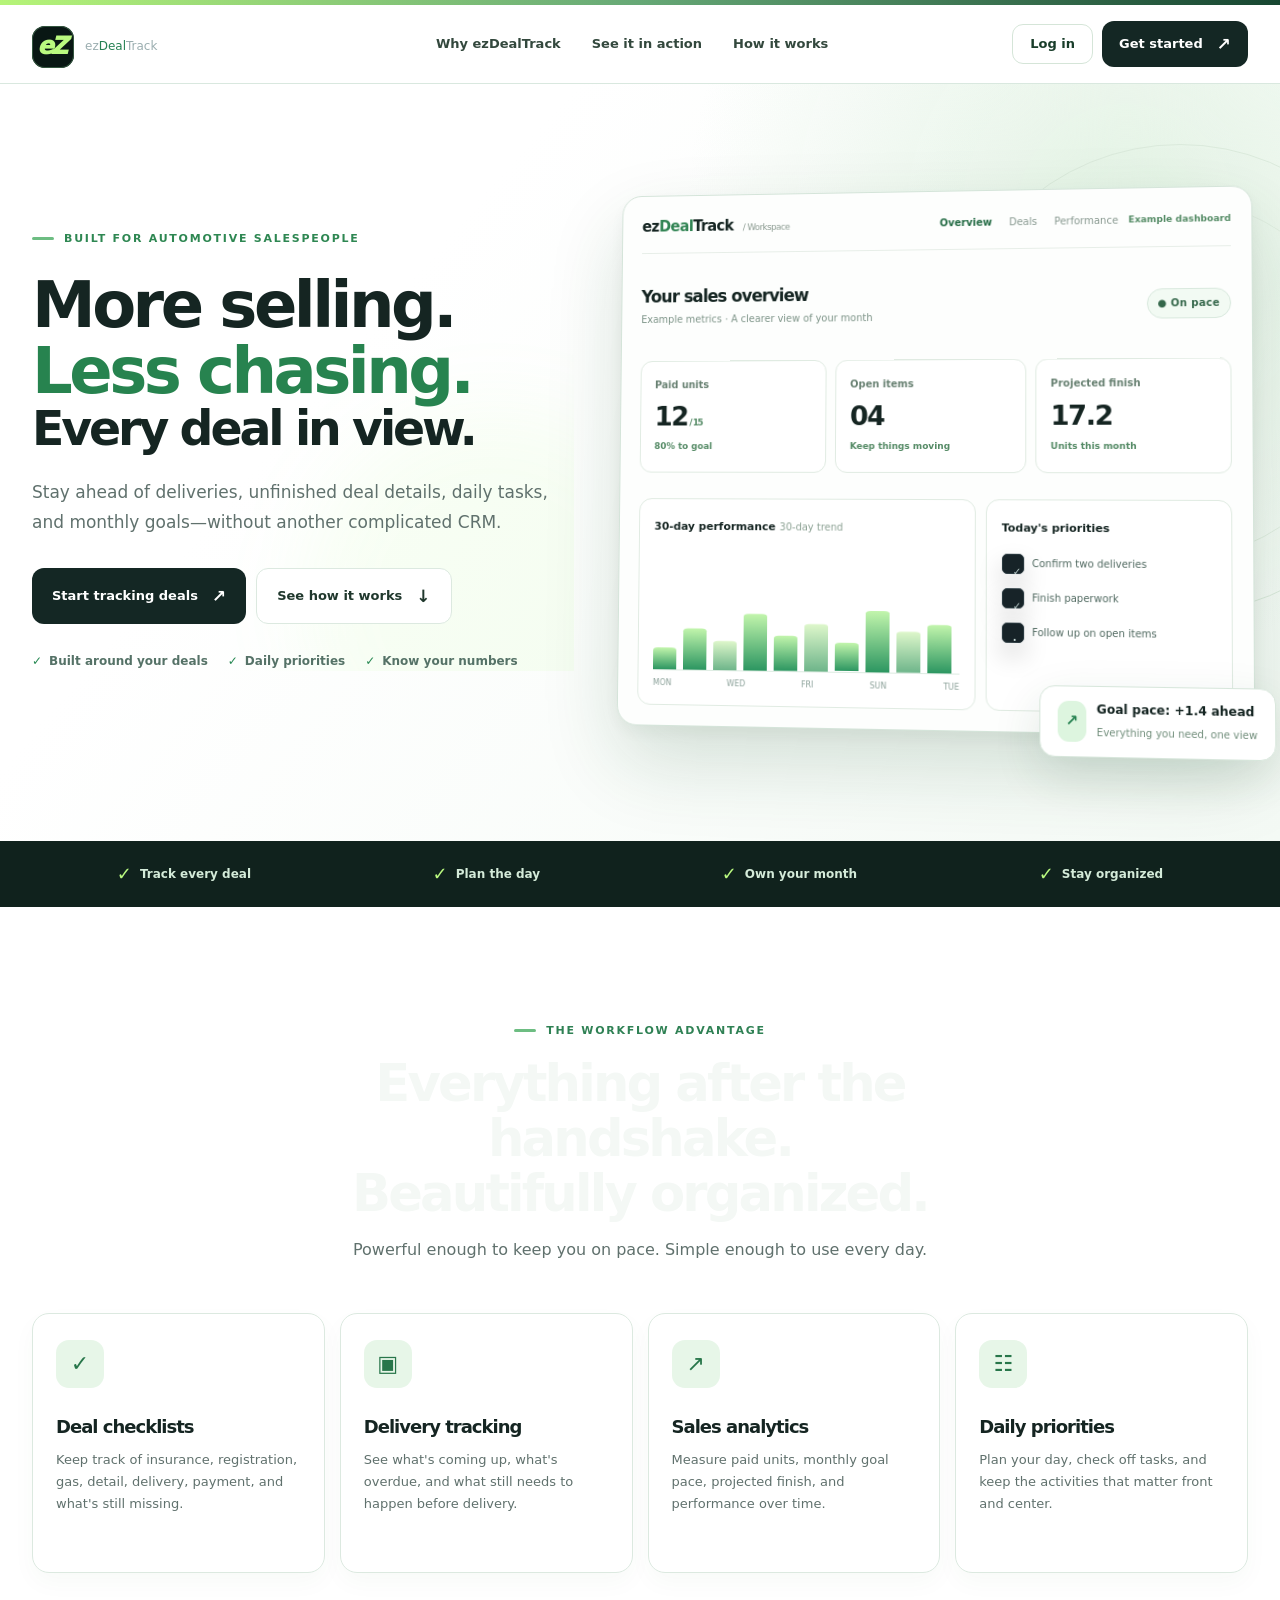
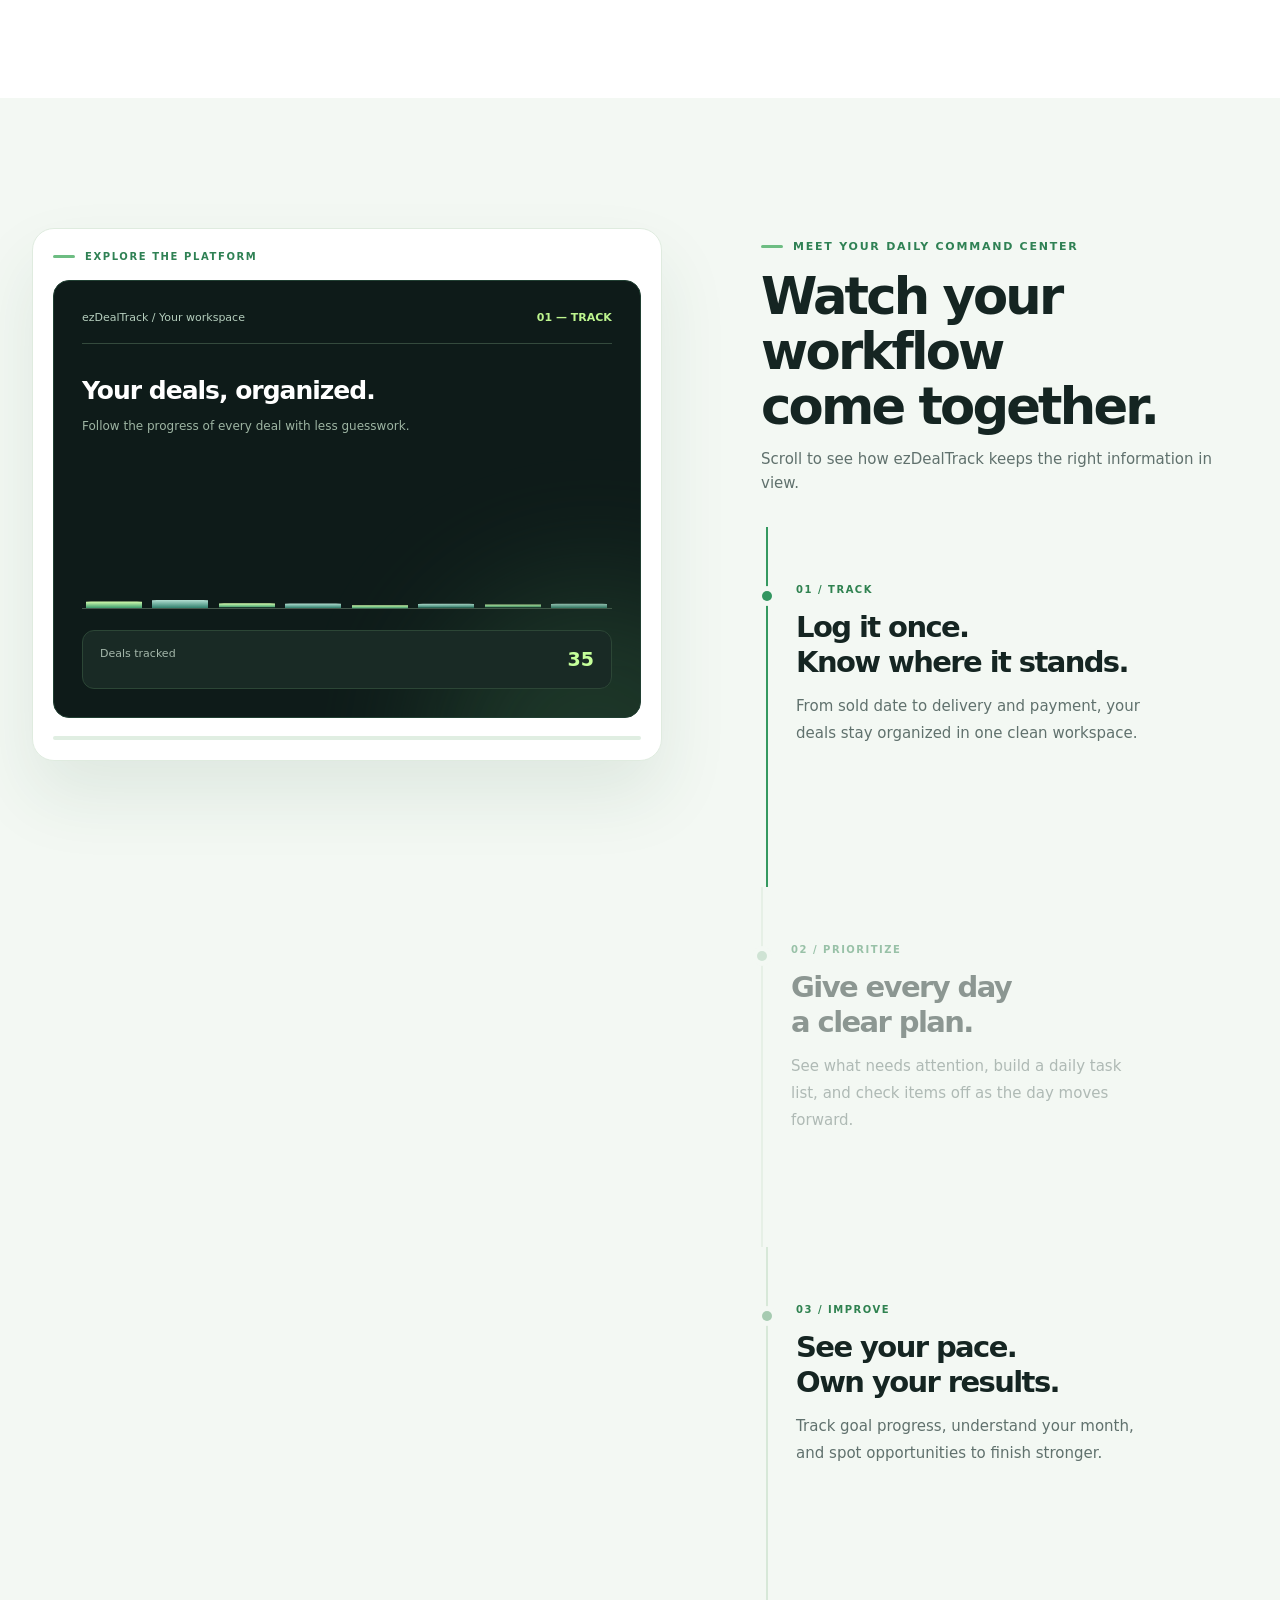
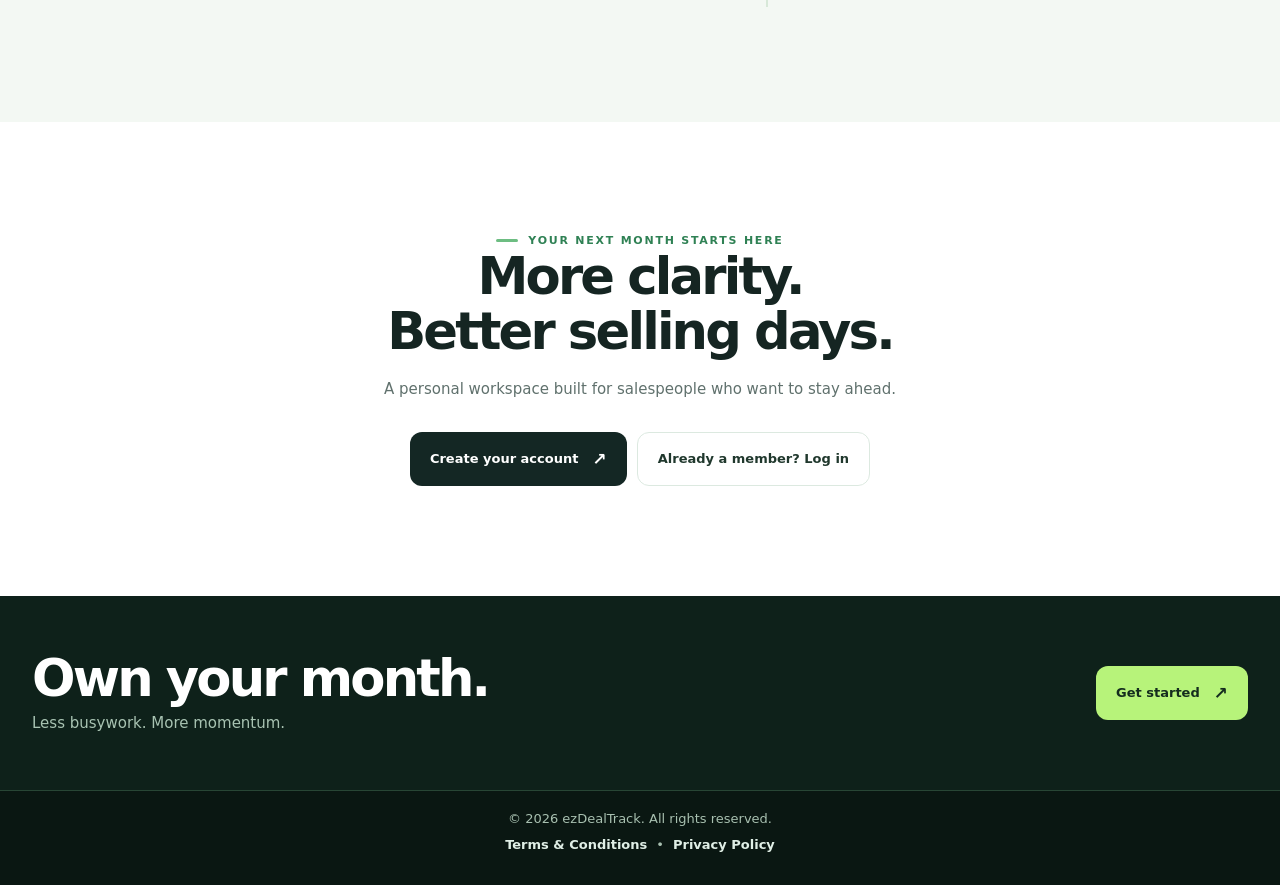
==== commit 7f55151c: "fix: keep homepage headline together and align account close icon" ====
--- a/index.html
+++ b/index.html
@@ -2449,7 +2449,7 @@
 <button class="action" data-auth-open="register" type="button">Get started <span aria-hidden="true" class="arrow">↗</span></button></div>
 </div></nav><div class="landing-main" id="top">
 <section class="hero"><div aria-hidden="true" class="orbit"></div><div class="container hero-grid">
-<div class="hero-copy"><div class="eyebrow">Built for automotive salespeople</div><h1>More selling.<br/><em>Less chasing.</em><br/>Every deal in view.</h1>
+<div class="hero-copy"><div class="eyebrow">Built for automotive salespeople</div><h1>More selling.<br/><em>Less chasing.</em><span class="hero-final-line">Every deal in view.</span></h1>
 <p class="lead">Stay ahead of deliveries, unfinished deal details, daily tasks, and monthly goals—without another complicated CRM.</p>
 <div class="cta"><button class="action" data-auth-open="register" type="button">Start tracking deals <span aria-hidden="true" class="arrow">↗</span></button>
 <a class="action secondary" href="#walkthrough">See how it works <span aria-hidden="true" class="arrow">↓</span></a></div>
@@ -2467,7 +2467,7 @@
 <div class="feature-grid"><article class="feature-card reveal"><div class="ico">✓</div><h3>Deal checklists</h3><p>Keep track of insurance, registration, gas, detail, delivery, payment, and what's still missing.</p></article><article class="feature-card reveal"><div class="ico">▣</div><h3>Delivery tracking</h3><p>See what's coming up, what's overdue, and what still needs to happen before delivery.</p></article><article class="feature-card reveal"><div class="ico">↗</div><h3>Sales analytics</h3><p>Measure paid units, monthly goal pace, projected finish, and performance over time.</p></article><article class="feature-card reveal"><div class="ico">☷</div><h3>Daily priorities</h3><p>Plan your day, check off tasks, and keep the activities that matter front and center.</p></article></div>
 </div></section>
 <section class="story" id="walkthrough"><div class="container story-grid">
-<div class="story-pin"><div class="story-top"><div class="eyebrow">Explore the platform</div><div class="pill">Scroll to explore ↓</div></div><div class="story-screen" id="storyScreen"><div class="screen-header"><span>ezDealTrack / Your workspace</span><b id="screenMode">01 — TRACK</b></div><div class="story-heading" id="screenTitle">Your deals, organized.</div><div class="story-sub" id="screenSubtitle">Follow the progress of every deal with less guesswork.</div><div class="story-graph" id="storyGraph"><i class="storybar" style="--h:55%"></i><i class="storybar" style="--h:88%"></i><i class="storybar" style="--h:62%"></i><i class="storybar" style="--h:100%"></i><i class="storybar" style="--h:70%"></i><i class="storybar" style="--h:85%"></i><i class="storybar" style="--h:66%"></i><i class="storybar" style="--h:96%"></i></div><div class="story-status"><span id="screenMetricLabel">Deals tracked</span><strong id="screenMetric">35</strong></div></div><div class="story-progress"><span id="storyProgress"></span></div></div>
+<div class="story-pin"><div class="story-top"><div class="eyebrow">Explore the platform</div></div><div class="story-screen" id="storyScreen"><div class="screen-header"><span>ezDealTrack / Your workspace</span><b id="screenMode">01 — TRACK</b></div><div class="story-heading" id="screenTitle">Your deals, organized.</div><div class="story-sub" id="screenSubtitle">Follow the progress of every deal with less guesswork.</div><div class="story-graph" id="storyGraph"><i class="storybar" style="--h:55%"></i><i class="storybar" style="--h:88%"></i><i class="storybar" style="--h:62%"></i><i class="storybar" style="--h:100%"></i><i class="storybar" style="--h:70%"></i><i class="storybar" style="--h:85%"></i><i class="storybar" style="--h:66%"></i><i class="storybar" style="--h:96%"></i></div><div class="story-status"><span id="screenMetricLabel">Deals tracked</span><strong id="screenMetric">35</strong></div></div><div class="story-progress"><span id="storyProgress"></span></div></div>
 <div class="story-steps" id="how-it-works"><div class="story-intro reveal"><div class="eyebrow">Meet your daily command center</div><h2>Watch your workflow<br/>come together.</h2><p>Scroll to see how ezDealTrack keeps the right information in view.</p></div><div class="step active" data-step="0"><div class="step-label">01 / TRACK</div><h3>Log it once.<br/>Know where it stands.</h3><p>From sold date to delivery and payment, your deals stay organized in one clean workspace.</p></div><div class="step" data-step="1"><div class="step-label">02 / PRIORITIZE</div><h3>Give every day<br/>a clear plan.</h3><p>See what needs attention, build a daily task list, and check items off as the day moves forward.</p></div><div class="step" data-step="2"><div class="step-label">03 / IMPROVE</div><h3>See your pace.<br/>Own your results.</h3><p>Track goal progress, understand your month, and spot opportunities to finish stronger.</p></div></div>
 </div></section>
 <section class="ending" id="get-started"><div class="container reveal"><div class="eyebrow" style="justify-content:center">Your next month starts here</div><h2>More clarity.<br/>Better selling days.</h2><p>A personal workspace built for salespeople who want to stay ahead.</p><div class="cta"><button class="action" data-auth-open="register" type="button">Create your account <span aria-hidden="true" class="arrow">↗</span></button>
@@ -2475,7 +2475,7 @@
 <section class="final"><div class="container final-row"><div><h2>Own your month.</h2><p>Less busywork. More momentum.</p></div><button class="action lime" data-auth-open="register" type="button">Get started <span aria-hidden="true" class="arrow">↗</span></button></div></section>
 </div>
 <dialog id="authDialog" class="ez-auth-dialog" aria-label="ezDealTrack account access">
-<button type="button" class="ez-auth-close" id="closeAuthDialog" aria-label="Close account form">×</button>
+<button type="button" class="ez-auth-close" id="closeAuthDialog" aria-label="Close account form"><svg viewBox="0 0 24 24" width="18" height="18" aria-hidden="true" focusable="false"><path d="M5 5L19 19M19 5L5 19"/></svg></button>
 <div class="panel auth-card" id="login-panel">
 <div class="auth-card-header">
 <div class="auth-card-badge">Secure Account Access</div>
--- a/ezdealtrack-landing-v4.css
+++ b/ezdealtrack-landing-v4.css
@@ -248,4 +248,47 @@
 body.ez-landing-mode .landing-v4 .hero-copy .lead { color:#60716d !important; }
 body.ez-landing-mode .landing-v4 .hero-copy h1 { color:#152522 !important; }
 body.ez-landing-mode .landing-v4 .hero-copy h1 em { color:#27834f !important; }
-body.ez-landing-mode .landing-v4 .hero-copy .eyebrow { color:#2e8752 !important; }+body.ez-landing-mode .landing-v4 .hero-copy .eyebrow { color:#2e8752 !important; }
+/* v4 small layout polish: heading and close icon */
+body.ez-landing-mode .landing-v4 .hero-copy h1 .hero-final-line {
+  display:block;
+  white-space:nowrap;
+  font-size:clamp(33px,3.7vw,55px);
+  letter-spacing:-.065em;
+}
+@media (min-width:691px) and (max-width:1000px) {
+  body.ez-landing-mode .landing-v4 .hero-copy h1 .hero-final-line {
+    font-size:clamp(44px,6vw,59px);
+  }
+}
+@media (max-width:690px) {
+  body.ez-landing-mode .landing-v4 .hero-copy h1 .hero-final-line {
+    font-size:clamp(27px,7.5vw,48px);
+  }
+}
+body.ez-landing-mode .landing-v4 .ez-auth-close {
+  position:sticky;
+  top:12px;
+  left:auto;
+  z-index:5;
+  display:flex;
+  align-items:center;
+  justify-content:center;
+  flex:none;
+  width:36px;
+  height:36px;
+  padding:0;
+  margin:12px 14px -48px auto;
+  font-size:0;
+  line-height:0;
+}
+body.ez-landing-mode .landing-v4 .ez-auth-close svg {
+  display:block;
+  flex:none;
+  width:18px;
+  height:18px;
+  fill:none;
+  stroke:currentColor;
+  stroke-width:2.15;
+  stroke-linecap:round;
+}
